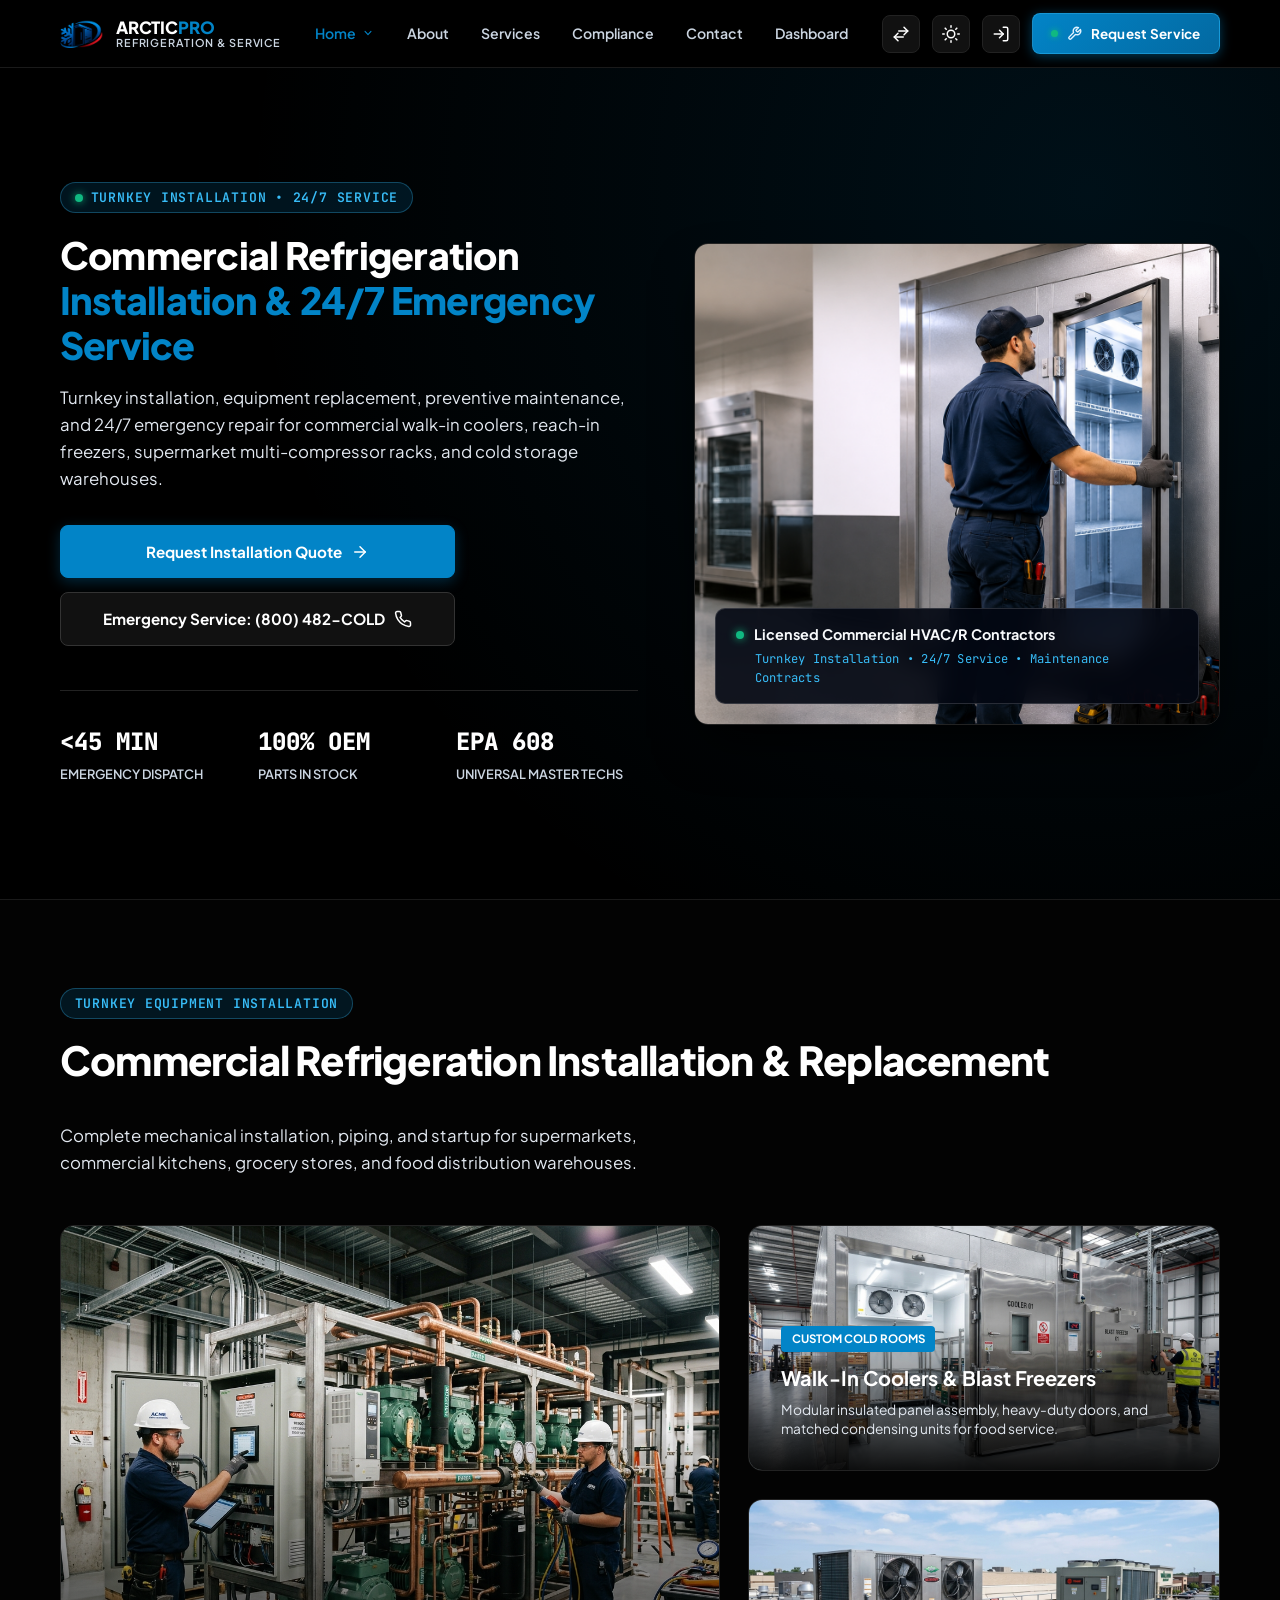
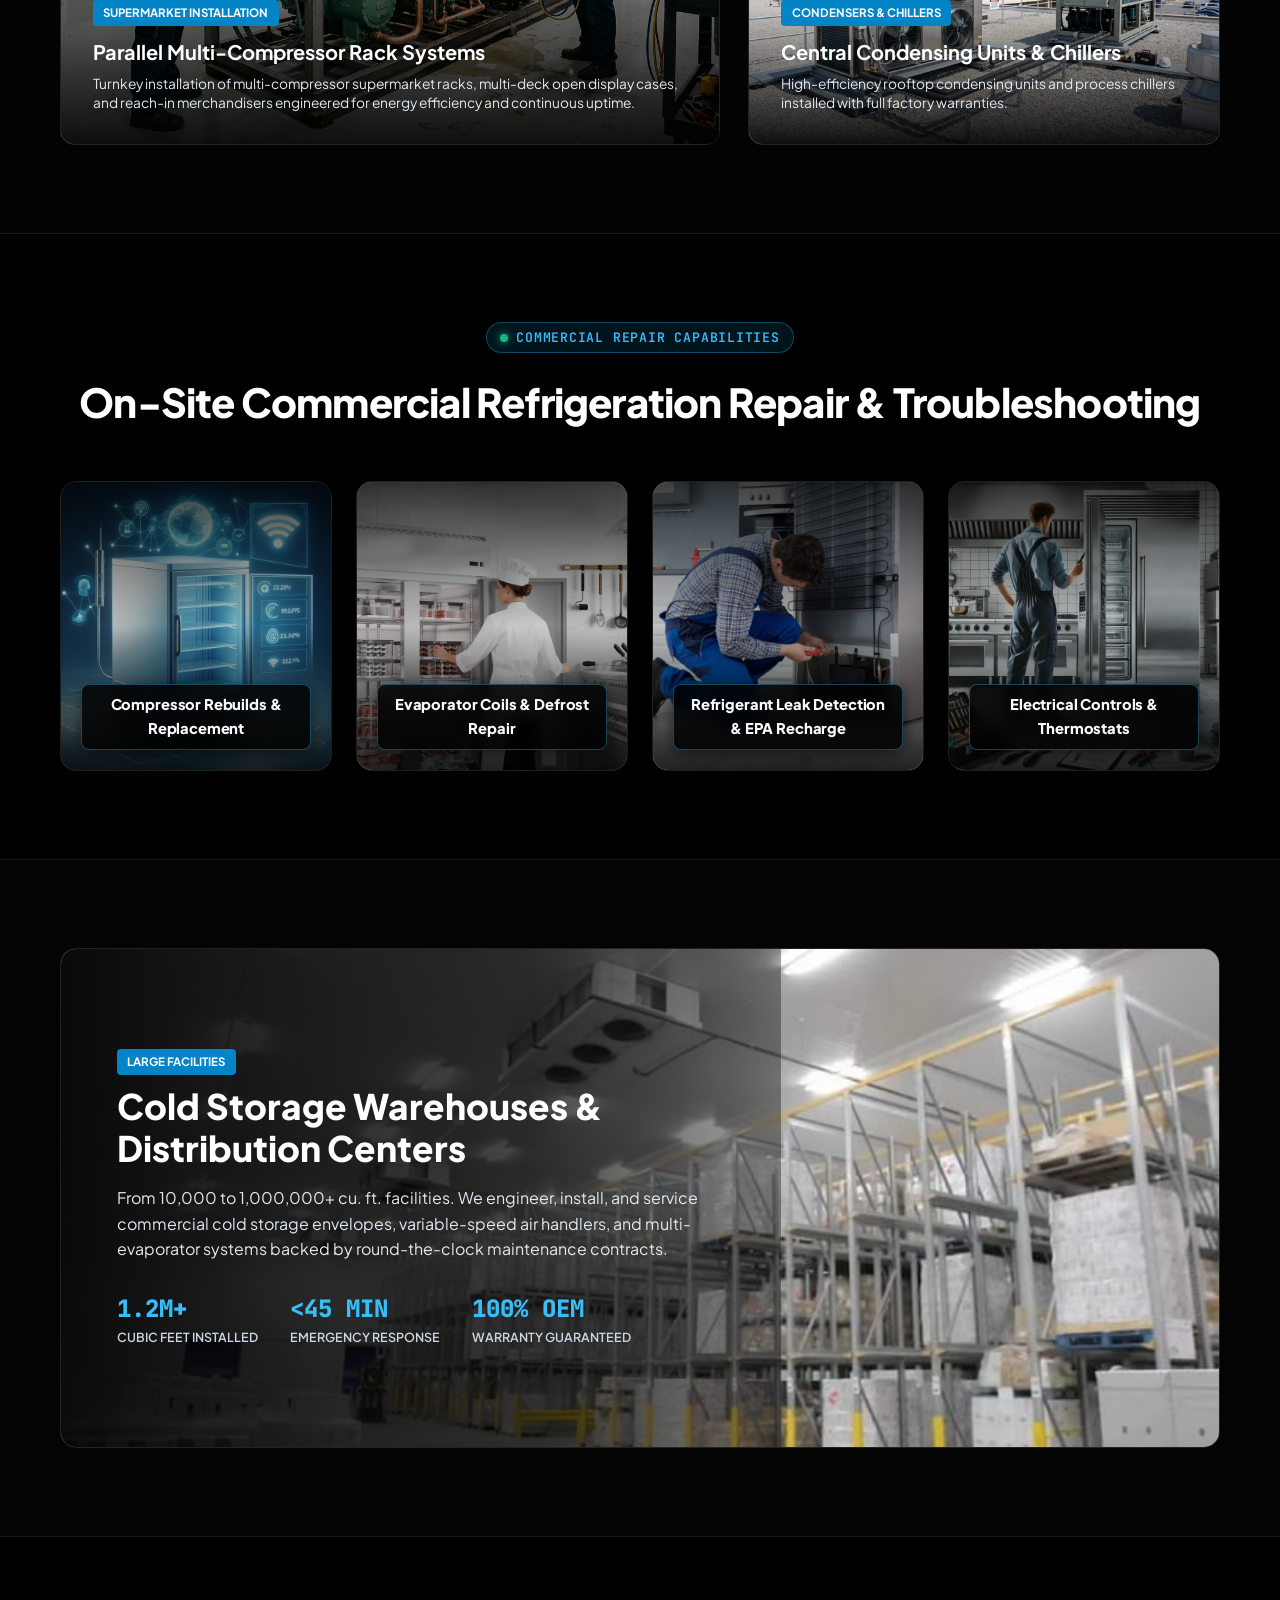
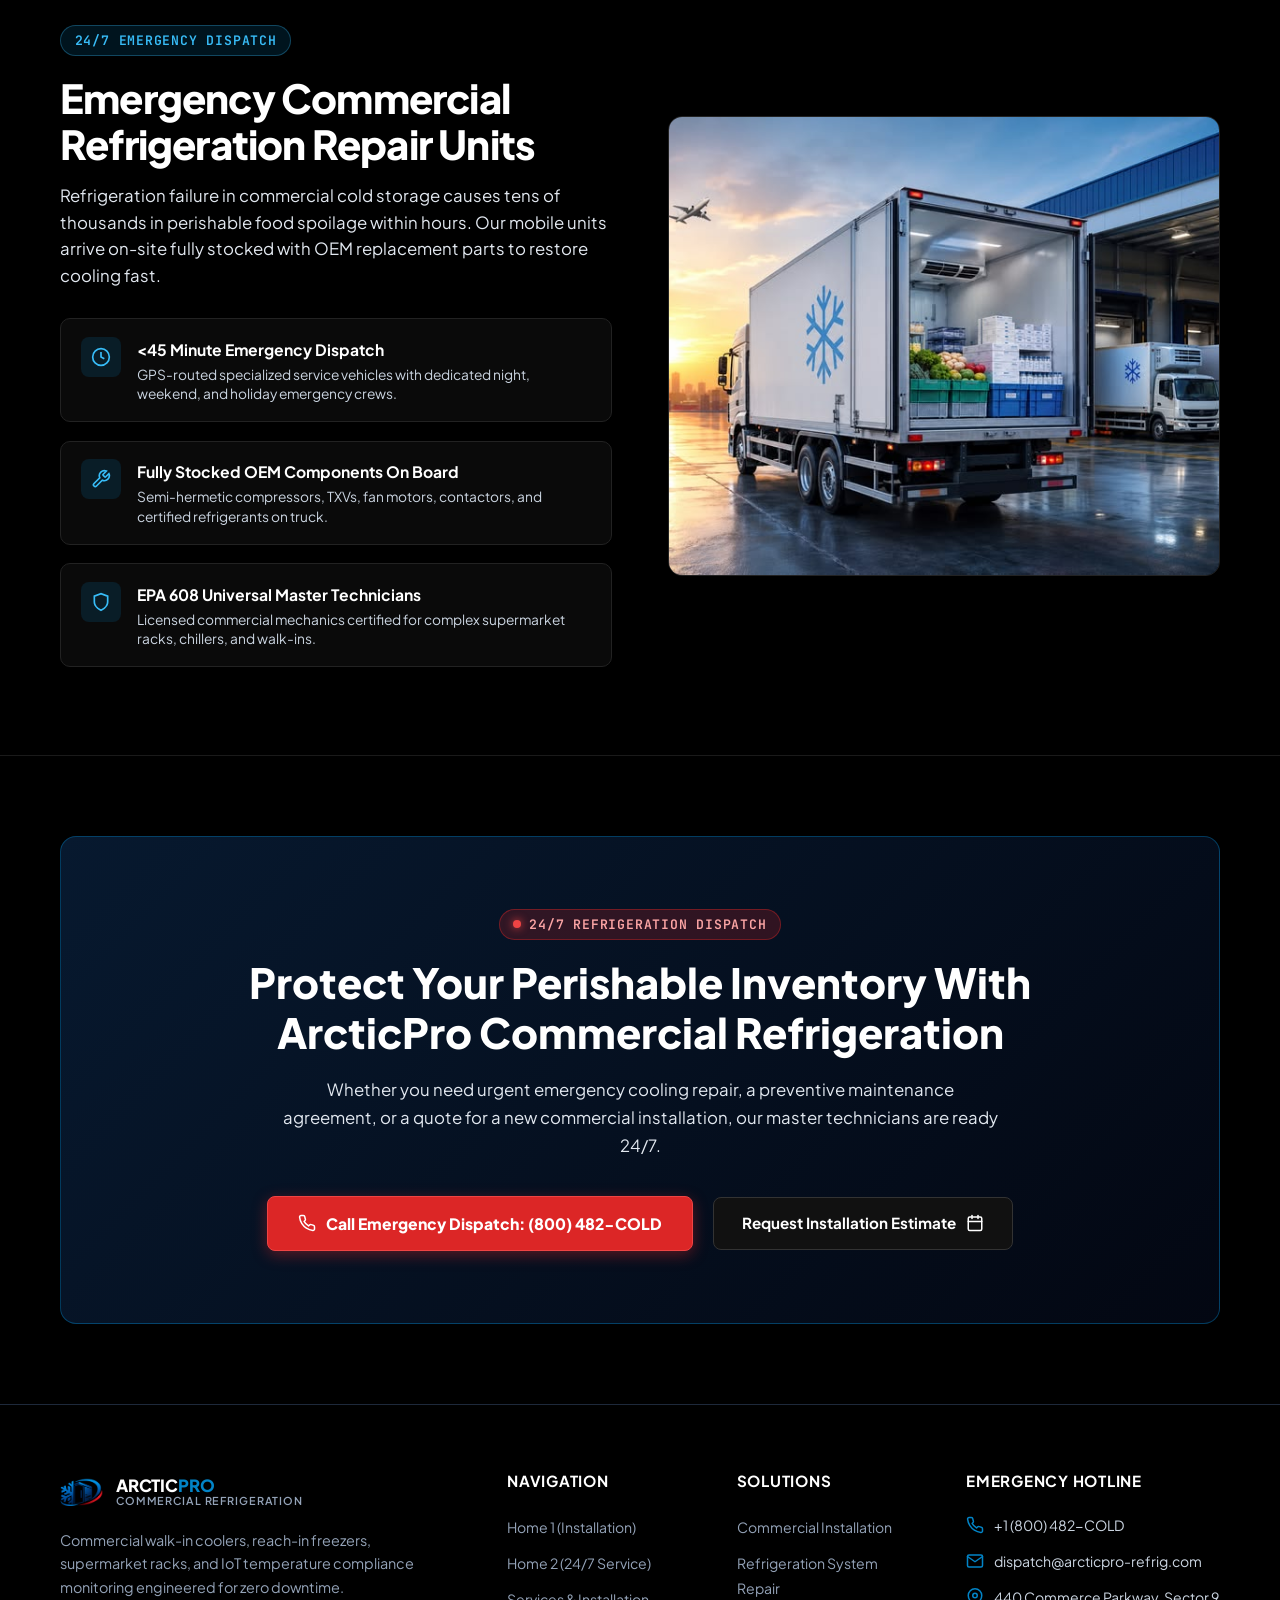
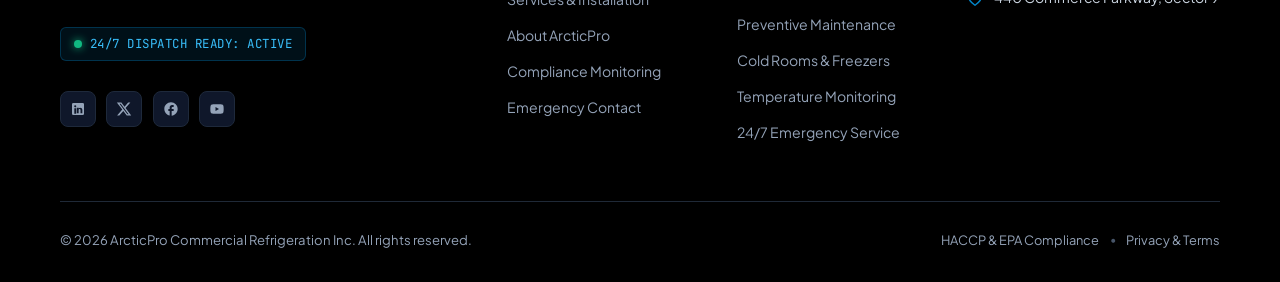
==== index.html @ ffc574cb "first commit" ====
<!DOCTYPE html>
<html lang="en" dir="ltr" class="dark">

<head>
  <meta charset="UTF-8">
  <meta name="viewport" content="width=device-width, initial-scale=1.0">
  <title>Precision Commercial Refrigeration & Cold Chain Systems | ArcticPro</title>
  <meta name="description"
    content="Precision commercial refrigeration installation, central chillers, walk-in freezers, supermarket racks, and IoT temperature compliance monitoring.">
  <link rel="icon" type="image/png" href="assets/images/icons/logo.png">
  <link rel="stylesheet" href="assets/css/style.css">
  <link rel="stylesheet" href="assets/css/responsive.css">
</head>

<body>

  <!-- ======================================================================
       BRANDED PAGE LOADER
       ====================================================================== -->
  <div id="page-loader" aria-hidden="true">
    <div class="loader-brand-box">
      <img src="assets/images/icons/logo.png" alt="ArcticPro Commercial Refrigeration" class="loader-logo">
      <div class="loader-title">ArcticPro Refrigeration</div>
      <div class="loader-bar-wrap">
        <div class="loader-bar"></div>
      </div>
    </div>
  </div>

  <!-- ======================================================================
       FIXED SLIM HEADER (Single-Line Desktop Alignment)
       ====================================================================== -->
  <header class="site-header" id="siteHeader">
    <div class="header-container">

      <!-- Brand Logo & Identity -->
      <a href="index.html" class="brand-link" id="brandLink" aria-label="ArcticPro Home">
        <img src="assets/images/icons/logo.png" alt="ArcticPro Commercial Refrigeration Logo" class="brand-logo-img">
        <div class="brand-text-wrap">
          <span class="brand-name">Arctic<span>Pro</span></span>
          <span class="brand-sub">Refrigeration & Service</span>
        </div>
      </a>

      <!-- Desktop Navigation (Exactly 6 Primary Nav Items) -->
      <nav class="desktop-nav" aria-label="Primary Navigation">
        <!-- 1. Home (Click-only Dropdown) -->
        <div class="nav-item" id="homeDropdownWrapper">
          <button type="button" class="nav-dropdown-btn active" id="homeDropdownBtn" aria-haspopup="true"
            aria-expanded="false" aria-label="Home menu">
            <span>Home</span>
            <svg class="dropdown-icon" viewBox="0 0 20 20" fill="currentColor" aria-hidden="true">
              <path fill-rule="evenodd"
                d="M5.23 7.21a.75.75 0 011.06.02L10 11.168l3.71-3.938a.75.75 0 111.08 1.04l-4.25 4.5a.75.75 0 01-1.08 0l-4.25-4.5a.75.75 0 01.02-1.06z"
                clip-rule="evenodd" />
            </svg>
          </button>
          <div class="nav-dropdown-menu" id="homeDropdownMenu" role="menu">
            <a href="index.html" class="dropdown-item active" role="menuitem">Home 1 (Installation)</a>
            <a href="home-2.html" class="dropdown-item" role="menuitem">Home 2 (24/7 Service)</a>
          </div>
        </div>




        <!-- 2. About -->
        <div class="nav-item">
          <a href="about.html" class="nav-link">About</a>
        </div>

        <!-- 3. Services -->
        <div class="nav-item">
          <a href="services.html" class="nav-link">Services</a>
        </div>



        <!-- 4. Compliance -->
        <div class="nav-item">
          <a href="compliance.html" class="nav-link">Compliance</a>
        </div>



        <!-- 5. Contact (Directly Visible) -->
        <div class="nav-item">
          <a href="contact.html" class="nav-link">Contact</a>
        </div>

        <!-- 6. Dashboard -->
        <div class="nav-item">
          <a href="dashboard.html" class="nav-link">Dashboard</a>
        </div>

      </nav>

      <!-- Header Action Controls: RTL, Dark Mode, Direct Login -->
      <div class="header-actions">
        <!-- RTL Toggle -->
        <button type="button" class="control-btn rtl-toggle-btn" aria-label="Toggle text direction RTL/LTR"
          title="Toggle RTL / LTR">
          <svg viewBox="0 0 24 24" fill="none" stroke="currentColor" stroke-width="2" stroke-linecap="round"
            stroke-linejoin="round" aria-hidden="true">
            <polyline points="16 3 21 8 16 13"></polyline>
            <line x1="21" y1="8" x2="9" y2="8"></line>
            <polyline points="8 21 3 16 8 11"></polyline>
            <line x1="3" y1="16" x2="15" y2="16"></line>
          </svg>
        </button>

        <!-- Dark Mode Toggle -->
        <button type="button" class="control-btn theme-toggle-btn" aria-label="Toggle dark mode"
          title="Toggle Dark/Light Mode">
          <svg viewBox="0 0 24 24" fill="none" stroke="currentColor" stroke-width="2" stroke-linecap="round"
            stroke-linejoin="round" aria-hidden="true">
            <circle cx="12" cy="12" r="5"></circle>
            <line x1="12" y1="1" x2="12" y2="3"></line>
            <line x1="12" y1="21" x2="12" y2="23"></line>
            <line x1="4.22" y1="4.22" x2="5.64" y2="5.64"></line>
            <line x1="18.36" y1="18.36" x2="19.78" y2="19.78"></line>
            <line x1="1" y1="12" x2="3" y2="12"></line>
            <line x1="21" y1="12" x2="23" y2="12"></line>
            <line x1="4.22" y1="19.78" x2="5.64" y2="18.36"></line>
            <line x1="18.36" y1="5.64" x2="19.78" y2="4.22"></line>
          </svg>
        </button>

        <!-- Client Portal Login -->
        <a href="login.html" class="control-btn" id="headerLoginBtn" aria-label="Client Portal Login"
          title="Client Portal Login">
          <svg viewBox="0 0 24 24" fill="none" stroke="currentColor" stroke-width="2" stroke-linecap="round"
            stroke-linejoin="round" aria-hidden="true">
            <path d="M15 3h4a2 2 0 0 1 2 2v14a2 2 0 0 1-2 2h-4"></path>
            <polyline points="10 17 15 12 10 7"></polyline>
            <line x1="15" y1="12" x2="3" y2="12"></line>
          </svg>
        </a>

        <!-- Commercial Refrigeration Service CTA Button (Visible on Desktop, Hidden on Mobile Header) -->
        <a href="contact.html" class="btn-header-cta" id="headerCtaBtn" aria-label="Request Commercial Refrigeration Service">
          <span class="cta-pulse-dot" aria-hidden="true"></span>
          <svg viewBox="0 0 24 24" fill="none" stroke="currentColor" stroke-width="2.2" stroke-linecap="round"
            stroke-linejoin="round" aria-hidden="true">
            <path d="M14.7 6.3a1 1 0 0 0 0 1.4l1.6 1.6a1 1 0 0 0 1.4 0l3.77-3.77a6 6 0 0 1-7.94 7.94l-6.91 6.91a2.12 2.12 0 0 1-3-3l6.91-6.91a6 6 0 0 1 7.94-7.94l-3.76 3.76z"></path>
          </svg>
          <span>Request Service</span>
        </a>

        <!-- Mobile Drawer Toggle Hamburger -->
        <button type="button" class="mobile-menu-toggle" id="mobileMenuToggle" aria-label="Open mobile navigation menu">
          <svg viewBox="0 0 24 24" fill="none" stroke="currentColor" stroke-width="2" stroke-linecap="round"
            stroke-linejoin="round" style="width: 22px; height: 22px;" aria-hidden="true">
            <line x1="3" y1="12" x2="21" y2="12"></line>
            <line x1="3" y1="6" x2="21" y2="6"></line>
            <line x1="3" y1="18" x2="21" y2="18"></line>
          </svg>
        </button>
      </div>

    </div>
  </header>

  <!-- ======================================================================
       MOBILE DRAWER OVERLAY & MENU
       ====================================================================== -->
  <div class="mobile-drawer-overlay" id="mobileDrawerOverlay" aria-hidden="true"></div>
  <aside class="mobile-drawer" id="mobileDrawer" aria-label="Mobile Navigation">
    <div class="mobile-drawer-header">
      <div class="brand-link">
        <img src="assets/images/icons/logo.png" alt="ArcticPro Logo" class="brand-logo-img">
        <div class="brand-text-wrap">
          <span class="brand-name">Arctic<span>Pro</span></span>
          <span class="brand-sub">Refrigeration & Service</span>
        </div>
      </div>
      <button type="button" class="control-btn" id="mobileDrawerClose" aria-label="Close navigation drawer">
        <svg viewBox="0 0 24 24" fill="none" stroke="currentColor" stroke-width="2" stroke-linecap="round"
          stroke-linejoin="round" aria-hidden="true">
          <line x1="18" y1="6" x2="6" y2="18"></line>
          <line x1="6" y1="6" x2="18" y2="18"></line>
        </svg>
      </button>
    </div>

    <!-- Mobile Navigation Links -->
    <ul class="mobile-nav-list">
      <!-- Home Accordion (Click only) -->
      <li class="mobile-accordion-item" id="mobileHomeAccordion">
        <button type="button" class="mobile-nav-link active" id="mobileHomeAccordionBtn" aria-label="Toggle Home menu">
          <span>Home</span>
          <svg class="dropdown-icon" viewBox="0 0 20 20" fill="currentColor" aria-hidden="true">
            <path fill-rule="evenodd"
              d="M5.23 7.21a.75.75 0 011.06.02L10 11.168l3.71-3.938a.75.75 0 111.08 1.04l-4.25 4.5a.75.75 0 01-1.08 0l-4.25-4.5a.75.75 0 01.02-1.06z"
              clip-rule="evenodd" />
          </svg>
        </button>
        <div class="mobile-accordion-content">
          <a href="index.html" class="mobile-sub-link active">Home 1 (Installation)</a>
          <a href="home-2.html" class="mobile-sub-link">Home 2 (24/7 Service)</a>
        </div>
      </li>
      <li><a href="about.html" class="mobile-nav-link">About</a></li>
      <li><a href="services.html" class="mobile-nav-link">Services</a></li>

      <li><a href="compliance.html" class="mobile-nav-link">Compliance</a></li>

      <li><a href="contact.html" class="mobile-nav-link">Contact</a></li>
      <li><a href="dashboard.html" class="mobile-nav-link">Dashboard</a></li>
    </ul>

    <!-- Mobile Drawer Controls & Bottom Actions (CTA Button at the Very Last) -->
    <div class="mobile-drawer-footer">
      <div class="mobile-controls-row">
        <span style="font-size: 0.82rem; font-weight: 600; color: var(--text-muted);">Quick Settings</span>
        <div style="display: flex; gap: 0.5rem;">
          <button type="button" class="control-btn rtl-toggle-btn" aria-label="Toggle RTL mode">
            <svg viewBox="0 0 24 24" fill="none" stroke="currentColor" stroke-width="2" stroke-linecap="round"
              stroke-linejoin="round" aria-hidden="true">
              <polyline points="16 3 21 8 16 13"></polyline>
              <line x1="21" y1="8" x2="9" y2="8"></line>
              <polyline points="8 21 3 16 8 11"></polyline>
              <line x1="3" y1="16" x2="15" y2="16"></line>
            </svg>
          </button>
          <button type="button" class="control-btn theme-toggle-btn" aria-label="Toggle dark mode">
            <svg viewBox="0 0 24 24" fill="none" stroke="currentColor" stroke-width="2" stroke-linecap="round"
              stroke-linejoin="round" aria-hidden="true">
              <circle cx="12" cy="12" r="5"></circle>
              <line x1="12" y1="1" x2="12" y2="3"></line>
              <line x1="12" y1="21" x2="12" y2="23"></line>
              <line x1="4.22" y1="4.22" x2="5.64" y2="5.64"></line>
              <line x1="18.36" y1="18.36" x2="19.78" y2="19.78"></line>
              <line x1="1" y1="12" x2="3" y2="12"></line>
              <line x1="21" y1="12" x2="23" y2="12"></line>
              <line x1="4.22" y1="19.78" x2="5.64" y2="18.36"></line>
              <line x1="18.36" y1="5.64" x2="19.78" y2="4.22"></line>
            </svg>
          </button>
        </div>
      </div>

      <!-- Mobile Menu Login Button -->
      <a href="login.html" class="mobile-drawer-login-btn" id="mobileDrawerLoginBtn">
        <svg viewBox="0 0 24 24" fill="none" stroke="currentColor" stroke-width="2" stroke-linecap="round"
          stroke-linejoin="round" style="width: 18px; height: 18px;" aria-hidden="true">
          <path d="M15 3h4a2 2 0 0 1 2 2v14a2 2 0 0 1-2 2h-4"></path>
          <polyline points="10 17 15 12 10 7"></polyline>
          <line x1="15" y1="12" x2="3" y2="12"></line>
        </svg>
        <span>Client Portal Login</span>
      </a>

      <!-- Commercial CTA Button (Placed At the Very Last) -->
      <a href="contact.html" class="btn-header-cta mobile-drawer-cta-btn" id="mobileDrawerCtaBtn">
        <span class="cta-pulse-dot" aria-hidden="true"></span>
        <svg viewBox="0 0 24 24" fill="none" stroke="currentColor" stroke-width="2.2" stroke-linecap="round"
          stroke-linejoin="round" aria-hidden="true">
          <path d="M14.7 6.3a1 1 0 0 0 0 1.4l1.6 1.6a1 1 0 0 0 1.4 0l3.77-3.77a6 6 0 0 1-7.94 7.94l-6.91 6.91a2.12 2.12 0 0 1-3-3l6.91-6.91a6 6 0 0 1 7.94-7.94l-3.76 3.76z"></path>
        </svg>
        <span>Request Service &bull; 24/7 Dispatch</span>
      </a>
    </div>
  </aside>

  <!-- ======================================================================
       MAIN CONTENT: EXACTLY 6 MAIN CONTENT SECTIONS (HOME 1)
       ====================================================================== -->
  <main id="mainContent">

    <!-- --------------------------------------------------------------------
         SECTION 1: HERO - COMMERCIAL REFRIGERATION INSTALLATION & SERVICE
         -------------------------------------------------------------------- -->
    <section class="home1-hero" id="heroSection">
      <div class="section-container">
        <div class="hero-editorial-grid">

          <!-- Column 1: Installation & Service Overview -->
          <div>
            <div class="eyebrow-badge">
              <span class="telemetry-pulse"></span>
              <span>Turnkey Installation &bull; 24/7 Service</span>
            </div>
            <h1 class="section-title">
              Commercial Refrigeration <span class="hero-title-highlight">Installation &amp; 24/7 Emergency
                Service</span>
            </h1>
            <p class="section-desc">
              Turnkey installation, equipment replacement, preventive maintenance, and 24/7 emergency repair for
              commercial walk-in coolers, reach-in freezers, supermarket multi-compressor racks, and cold storage
              warehouses.
            </p>

            <div class="hero-actions-row">
              <a href="services.html" class="btn-primary-action">
                <span>Request Installation Quote</span>
                <svg viewBox="0 0 24 24" fill="none" stroke="currentColor" stroke-width="2" stroke-linecap="round"
                  stroke-linejoin="round" style="width: 18px; height: 18px;" aria-hidden="true">
                  <line x1="5" y1="12" x2="19" y2="12"></line>
                  <polyline points="12 5 19 12 12 19"></polyline>
                </svg>
              </a>
              <a href="tel:+18004822653" class="btn-secondary-action">
                <span>Emergency Service: (800) 482-COLD</span>
                <svg viewBox="0 0 24 24" fill="none" stroke="currentColor" stroke-width="2" stroke-linecap="round"
                  stroke-linejoin="round" style="width: 18px; height: 18px;" aria-hidden="true">
                  <path
                    d="M22 16.92v3a2 2 0 0 1-2.18 2 19.79 19.79 0 0 1-8.63-3.07 19.5 19.5 0 0 1-6-6 19.79 19.79 0 0 1-3.07-8.67A2 2 0 0 1 4.11 2h3a2 2 0 0 1 2 1.72 12.84 12.84 0 0 0 .7 2.81 2 2 0 0 1-.45 2.11L8.09 9.91a16 16 0 0 0 6 6l1.27-1.27a2 2 0 0 1 2.11-.45 12.84 12.84 0 0 0 2.81.7A2 2 0 0 1 22 16.92z">
                  </path>
                </svg>
              </a>
            </div>

            <!-- Service Strip -->
            <div class="hero-telemetry-strip">
              <div class="strip-item">
                <span class="strip-val">&lt;45 MIN</span>
                <span class="strip-lbl">Emergency Dispatch</span>
              </div>
              <div class="strip-item">
                <span class="strip-val">100% OEM</span>
                <span class="strip-lbl">Parts in Stock</span>
              </div>
              <div class="strip-item">
                <span class="strip-val">EPA 608</span>
                <span class="strip-lbl">Universal Master Techs</span>
              </div>
            </div>
          </div>

          <!-- Column 2: Visual Frame & Service Badge -->
          <div class="hero-visual-frame">
            <img src="assets/images/hero/p1.jpg"
              alt="Commercial refrigeration chiller rack and compressor room installation" class="hero-main-img">
            <div class="hero-service-badge-strip">
              <div class="badge-strip-item">
                <span class="telemetry-pulse"></span>
                <span>Licensed Commercial HVAC/R Contractors</span>
              </div>
              <div class="badge-strip-sub">Turnkey Installation • 24/7 Service • Maintenance Contracts</div>
            </div>
          </div>

        </div>
      </div>
    </section>

    <!-- --------------------------------------------------------------------
         SECTION 2: COMMERCIAL INSTALLATION SOLUTIONS
         -------------------------------------------------------------------- -->
    <section class="section-wrapper home1-mosaic" id="installationServices">
      <div class="section-container">

        <div class="mosaic-header-row">
          <div>
            <div class="eyebrow-badge">Turnkey Equipment Installation</div>
            <h2 class="section-title">Commercial Refrigeration Installation &amp; Replacement</h2>
          </div>
          <p class="section-desc">
            Complete mechanical installation, piping, and startup for supermarkets, commercial kitchens, grocery stores,
            and food distribution warehouses.
          </p>
        </div>

        <div class="mosaic-grid">

          <!-- Large Feature Card: Supermarket Multi-Compressor Parallel Rack System -->
          <div class="mosaic-feature-card">
            <img src="assets/images/services/parallel-compressor-rack-install.jpg"
              alt="Turnkey installation and commissioning of supermarket multi-compressor parallel rack systems by certified commercial technicians"
              loading="lazy">
            <div class="mosaic-card-gradient">
              <span class="mosaic-tag">Supermarket Installation</span>
              <h3 class="mosaic-card-title">Parallel Multi-Compressor Rack Systems</h3>
              <p class="mosaic-card-sub">
                Turnkey installation of multi-compressor supermarket racks, multi-deck open display cases, and reach-in
                merchandisers engineered for energy efficiency and continuous uptime.
              </p>
            </div>
          </div>

          <!-- Stack of 2 Panes -->
          <div class="mosaic-stack">

            <!-- Card 2: Walk-In Coolers & Blast Freezers -->
            <div class="mosaic-stack-card">
              <img src="assets/images/services/walkin-freezer-coldroom-install.jpg"
                alt="Engineered commercial walk-in cooler and blast freezer box modular panel assembly installation"
                loading="lazy">
              <div class="mosaic-card-gradient">
                <span class="mosaic-tag">Custom Cold Rooms</span>
                <h3 class="mosaic-card-title">Walk-In Coolers &amp; Blast Freezers</h3>
                <p class="mosaic-card-sub">Modular insulated panel assembly, heavy-duty doors, and matched condensing
                  units for food service.</p>
              </div>
            </div>

            <!-- Card 3: Central Condensing Units & Chillers -->
            <div class="mosaic-stack-card">
              <img src="assets/images/services/rooftop-condenser-chiller-install.jpg"
                alt="Commercial high-efficiency rooftop condensing unit and industrial process chiller system installation"
                loading="lazy">
              <div class="mosaic-card-gradient">
                <span class="mosaic-tag">Condensers &amp; Chillers</span>
                <h3 class="mosaic-card-title">Central Condensing Units &amp; Chillers</h3>
                <p class="mosaic-card-sub">High-efficiency rooftop condensing units and process chillers installed with
                  full factory warranties.</p>
              </div>
            </div>

          </div>

        </div>

      </div>
    </section>

    <!-- --------------------------------------------------------------------
         SECTION 3: ON-SITE DIAGNOSTICS & REPAIR SERVICES
         -------------------------------------------------------------------- -->
    <section class="section-wrapper home1-telemetry" id="repairServices">
      <div class="section-container">

        <div class="section-title-wrap text-center" style="margin-bottom: 2.5rem;">
          <div class="eyebrow-badge">
            <span class="telemetry-pulse"></span>
            <span>Commercial Repair Capabilities</span>
          </div>
          <h2 class="section-title" style="margin-top: 0.5rem;">On-Site Commercial Refrigeration Repair &amp;
            Troubleshooting</h2>
        </div>

        <!-- 4 Repair Service Cards -->
        <div class="telemetry-quad-gallery-grid">

          <!-- Image 1 -->
          <div class="telemetry-pure-card">
            <img src="assets/images/sections/p5.jpg" alt="Commercial compressor replacement and rebuild" width="600"
              height="420" loading="lazy">
            <div class="telemetry-pure-overlay">
              <span class="telemetry-pure-title">Compressor Rebuilds &amp; Replacement</span>
            </div>
          </div>

          <!-- Image 2 -->
          <div class="telemetry-pure-card">
            <img src="assets/images/sections/p20.jpg" alt="Walk-in cooler defrost and temperature restoration"
              width="600" height="420" loading="lazy">
            <div class="telemetry-pure-overlay">
              <span class="telemetry-pure-title">Evaporator Coils &amp; Defrost Repair</span>
            </div>
          </div>

          <!-- Image 3 -->
          <div class="telemetry-pure-card">
            <img src="assets/images/compliance/p21.jpg" alt="Refrigerant leak detection and recovery" width="600"
              height="420" loading="lazy">
            <div class="telemetry-pure-overlay">
              <span class="telemetry-pure-title">Refrigerant Leak Detection &amp; EPA Recharge</span>
            </div>
          </div>

          <!-- Image 4 -->
          <div class="telemetry-pure-card">
            <img src="assets/images/compliance/p22.jpg" alt="Digital thermostat and microprocessor controls" width="600"
              height="420" loading="lazy">
            <div class="telemetry-pure-overlay">
              <span class="telemetry-pure-title">Electrical Controls &amp; Thermostats</span>
            </div>
          </div>

        </div>

      </div>
    </section>

    <!-- --------------------------------------------------------------------
         SECTION 4: COLD STORAGE WAREHOUSE INSTALLATION & SERVICE
         -------------------------------------------------------------------- -->
    <section class="section-wrapper home1-facility" id="logisticsFacility">
      <div class="section-container">
        <div class="cinematic-facility-box">
          <img src="assets/images/gallery/p6.jpg"
            alt="Commercial cold storage distribution center walk-in refrigeration installation">

          <div class="cinematic-facility-overlay">
            <span class="mosaic-tag" style="background: var(--brand-blue);">Large Facilities</span>
            <h2 class="facility-overlay-title">Cold Storage Warehouses &amp; Distribution Centers</h2>
            <p class="facility-overlay-desc">
              From 10,000 to 1,000,000+ cu. ft. facilities. We engineer, install, and service commercial cold storage
              envelopes, variable-speed air handlers, and multi-evaporator systems backed by round-the-clock maintenance
              contracts.
            </p>

            <div class="facility-specs-row">
              <div class="spec-item-box">
                <span class="spec-number">1.2M+</span>
                <span class="spec-title">Cubic Feet Installed</span>
              </div>
              <div class="spec-item-box">
                <span class="spec-number">&lt;45 MIN</span>
                <span class="spec-title">Emergency Response</span>
              </div>
              <div class="spec-item-box">
                <span class="spec-number">100% OEM</span>
                <span class="spec-title">Warranty Guaranteed</span>
              </div>
            </div>
          </div>

        </div>
      </div>
    </section>

    <!-- --------------------------------------------------------------------
         SECTION 5: 24/7 RAPID EMERGENCY RESPONSE FLEET
         -------------------------------------------------------------------- -->
    <section class="section-wrapper home1-dispatch" id="fleetOperations">
      <div class="section-container">
        <div class="dispatch-grid">

          <!-- Column 1: Service Capabilities -->
          <div>
            <div class="eyebrow-badge">24/7 Emergency Dispatch</div>
            <h2 class="section-title">Emergency Commercial Refrigeration Repair Units</h2>
            <p class="section-desc">
              Refrigeration failure in commercial cold storage causes tens of thousands in perishable food spoilage
              within hours. Our mobile units arrive on-site fully stocked with OEM replacement parts to restore cooling
              fast.
            </p>

            <div class="dispatch-service-list">

              <div class="dispatch-list-item">
                <div class="dispatch-icon-box">
                  <svg viewBox="0 0 24 24" fill="none" stroke="currentColor" stroke-width="2"
                    style="width: 20px; height: 20px;">
                    <circle cx="12" cy="12" r="10"></circle>
                    <polyline points="12 6 12 12 16 14"></polyline>
                  </svg>
                </div>
                <div>
                  <h3 class="dispatch-item-title">&lt;45 Minute Emergency Dispatch</h3>
                  <p class="dispatch-item-desc">GPS-routed specialized service vehicles with dedicated night, weekend,
                    and holiday emergency crews.</p>
                </div>
              </div>

              <div class="dispatch-list-item">
                <div class="dispatch-icon-box">
                  <svg viewBox="0 0 24 24" fill="none" stroke="currentColor" stroke-width="2"
                    style="width: 20px; height: 20px;">
                    <path
                      d="M14.7 6.3a1 1 0 0 0 0 1.4l1.6 1.6a1 1 0 0 0 1.4 0l3.77-3.77a6 6 0 0 1-7.94 7.94l-6.91 6.91a2.12 2.12 0 0 1-3-3l6.91-6.91a6 6 0 0 1 7.94-7.94l-3.76 3.76z">
                    </path>
                  </svg>
                </div>
                <div>
                  <h3 class="dispatch-item-title">Fully Stocked OEM Components On Board</h3>
                  <p class="dispatch-item-desc">Semi-hermetic compressors, TXVs, fan motors, contactors, and certified
                    refrigerants on truck.</p>
                </div>
              </div>

              <div class="dispatch-list-item">
                <div class="dispatch-icon-box">
                  <svg viewBox="0 0 24 24" fill="none" stroke="currentColor" stroke-width="2"
                    style="width: 20px; height: 20px;">
                    <path d="M12 22s8-4 8-10V5l-8-3-8 3v7c0 6 8 10 8 10z"></path>
                  </svg>
                </div>
                <div>
                  <h3 class="dispatch-item-title">EPA 608 Universal Master Technicians</h3>
                  <p class="dispatch-item-desc">Licensed commercial mechanics certified for complex supermarket racks,
                    chillers, and walk-ins.</p>
                </div>
              </div>

            </div>
          </div>

          <!-- Column 2: Image Frame -->
          <div class="dispatch-img-frame">
            <img src="assets/images/sections/p7.jpg"
              alt="ArcticPro commercial refrigeration emergency dispatch vehicle and master technician">
          </div>

        </div>
      </div>
    </section>

    <!-- --------------------------------------------------------------------
         SECTION 6: CTA - SERVICE CALL & INSTALLATION QUOTE
         -------------------------------------------------------------------- -->
    <section class="home1-cta" id="ctaSection">
      <div class="section-container">
        <div class="cta-technical-banner">
          <div class="cta-banner-content">
            <div class="eyebrow-badge"
              style="background: rgba(220, 38, 38, 0.2); border-color: rgba(220, 38, 38, 0.4); color: #fca5a5;">
              <span class="telemetry-pulse" style="background-color: #ef4444; box-shadow: 0 0 8px #ef4444;"></span>
              <span>24/7 Refrigeration Dispatch</span>
            </div>
            <h2 class="cta-banner-title">
              Protect Your Perishable Inventory With ArcticPro Commercial Refrigeration
            </h2>
            <p class="cta-banner-desc">
              Whether you need urgent emergency cooling repair, a preventive maintenance agreement, or a quote for a new
              commercial installation, our master technicians are ready 24/7.
            </p>

            <div class="cta-btn-group">
              <a href="tel:+18004822653" class="btn-emergency-call" id="ctaEmergencyCallBtn">
                <svg viewBox="0 0 24 24" fill="none" stroke="currentColor" stroke-width="2" stroke-linecap="round"
                  stroke-linejoin="round" style="width: 18px; height: 18px;" aria-hidden="true">
                  <path
                    d="M22 16.92v3a2 2 0 0 1-2.18 2 19.79 19.79 0 0 1-8.63-3.07 19.5 19.5 0 0 1-6-6 19.79 19.79 0 0 1-3.07-8.67A2 2 0 0 1 4.11 2h3a2 2 0 0 1 2 1.72 12.84 12.84 0 0 0 .7 2.81 2 2 0 0 1-.45 2.11L8.09 9.91a16 16 0 0 0 6 6l1.27-1.27a2 2 0 0 1 2.11-.45 12.84 12.84 0 0 0 2.81.7A2 2 0 0 1 22 16.92z">
                  </path>
                </svg>
                <span>Call Emergency Dispatch: (800) 482-COLD</span>
              </a>

              <a href="contact.html" class="btn-secondary-action" id="ctaScheduleBtn">
                <span>Request Installation Estimate</span>
                <svg viewBox="0 0 24 24" fill="none" stroke="currentColor" stroke-width="2" stroke-linecap="round"
                  stroke-linejoin="round" style="width: 18px; height: 18px;" aria-hidden="true">
                  <rect x="3" y="4" width="18" height="18" rx="2" ry="2"></rect>
                  <line x1="16" y1="2" x2="16" y2="6"></line>
                  <line x1="8" y1="2" x2="8" y2="6"></line>
                  <line x1="3" y1="10" x2="21" y2="10"></line>
                </svg>
              </a>
            </div>
          </div>
        </div>
      </div>
    </section>

  </main>

  <!-- ======================================================================
       SHARED FOOTER (Editorial & Technical Precision)
       ====================================================================== -->
  <footer class="site-footer">
    <div class="footer-container">
      <div class="footer-top-grid">

        <!-- Brand & Description -->
        <div class="footer-brand-col">
          <a href="index.html" class="brand-link">
            <img src="assets/images/icons/logo.png" alt="ArcticPro Logo" class="brand-logo-img">
            <div class="brand-text-wrap">
              <span class="brand-name" style="color: #ffffff;">Arctic<span
                  style="color: var(--brand-blue);">Pro</span></span>
              <span class="brand-sub" style="color: #94a3b8;">Commercial Refrigeration</span>
            </div>
          </a>
          <p class="footer-brand-desc">
            Commercial walk-in coolers, reach-in freezers, supermarket racks, and IoT temperature compliance monitoring
            engineered for zero downtime.
          </p>
          <div class="footer-telemetry-badge">
            <span class="telemetry-pulse"></span>
            <span>24/7 DISPATCH READY: ACTIVE</span>
          </div>
          <div class="footer-social-links" aria-label="ArcticPro Social Channels">
            <a href="https://linkedin.com" target="_blank" rel="noopener noreferrer" class="footer-social-btn"
              aria-label="LinkedIn" title="LinkedIn">
              <svg viewBox="0 0 24 24" fill="currentColor">
                <path
                  d="M19 3a2 2 0 0 1 2 2v14a2 2 0 0 1-2 2H5a2 2 0 0 1-2-2V5a2 2 0 0 1 2-2h14m-.5 15.5v-5.3a3.26 3.26 0 0 0-3.26-3.26c-.85 0-1.84.52-2.28 1.3v-1.11h-2.79v8.37h2.79v-4.93c0-.77.62-1.4 1.39-1.4a1.4 1.4 0 0 1 1.4 1.4v4.93h2.75M6.46 10.9v8.37H9.2V10.9H6.46M7.83 6.45a1.6 1.6 0 1 0 0 3.2 1.6 1.6 0 0 0 0-3.2z" />
              </svg>
            </a>
            <a href="https://twitter.com" target="_blank" rel="noopener noreferrer" class="footer-social-btn"
              aria-label="X (formerly Twitter)" title="X (Twitter)">
              <svg viewBox="0 0 24 24" fill="currentColor">
                <path
                  d="M18.244 2.25h3.308l-7.227 8.26 8.502 11.24H16.17l-5.214-6.817L4.99 21.75H1.68l7.73-8.835L1.254 2.25H8.08l4.713 6.231zm-1.161 17.52h1.833L7.084 4.126H5.117z" />
              </svg>
            </a>
            <a href="https://facebook.com" target="_blank" rel="noopener noreferrer" class="footer-social-btn"
              aria-label="Facebook" title="Facebook">
              <svg viewBox="0 0 24 24" fill="currentColor">
                <path
                  d="M22 12c0-5.52-4.48-10-10-10S2 6.48 2 12c0 4.84 3.44 8.87 8 9.8V15H8v-3h2V9.5C10 7.57 11.57 6 13.5 6H16v3h-2c-.55 0-1 .45-1 1v2h3v3h-3v6.95C18.05 21.45 22 17.19 22 12z" />
              </svg>
            </a>
            <a href="https://youtube.com" target="_blank" rel="noopener noreferrer" class="footer-social-btn"
              aria-label="YouTube" title="YouTube">
              <svg viewBox="0 0 24 24" fill="currentColor">
                <path
                  d="M21.58 7.19c-.23-.86-.91-1.54-1.77-1.77C18.25 5 12 5 12 5s-6.25 0-7.81.42c-.86.23-1.54.91-1.77 1.77C2 8.75 2 12 2 12s0 3.25.42 4.81c.23.86.91 1.54 1.77 1.77C5.75 19 12 19 12 19s6.25 0 7.81-.42c.86-.23 1.54-.91 1.77-1.77C22 15.25 22 12 22 12s0-3.25-.42-4.81zM9.75 15.02V8.98L15 12l-5.25 3.02z" />
              </svg>
            </a>
          </div>
        </div>

        <!-- Quick Navigation -->
        <div>
          <h2 class="footer-heading">Navigation</h2>
          <ul class="footer-nav-list">
            <li><a href="index.html">Home 1 (Installation)</a></li>
            <li><a href="home-2.html">Home 2 (24/7 Service)</a></li>
            <li><a href="services.html">Services & Installation</a></li>
            <li><a href="about.html">About ArcticPro</a></li>
            <li><a href="compliance.html">Compliance Monitoring</a></li>
            <li><a href="contact.html">Emergency Contact</a></li>
          </ul>
        </div>

        <!-- Solutions -->
        <div>
          <h2 class="footer-heading">Solutions</h2>
          <ul class="footer-nav-list">
            <li><a href="services.html#installation">Commercial Installation</a></li>
            <li><a href="services.html#repair">Refrigeration System Repair</a></li>
            <li><a href="services.html#maintenance">Preventive Maintenance</a></li>
            <li><a href="services.html#cold-rooms">Cold Rooms &amp; Freezers</a></li>
            <li><a href="services.html#compliance">Temperature Monitoring</a></li>
            <li><a href="services.html#emergency">24/7 Emergency Service</a></li>
          </ul>
        </div>

        <!-- Contact & Emergency Dispatch -->
        <div>
          <h2 class="footer-heading">Emergency Hotline</h2>
          <div style="display: flex; flex-direction: column; gap: 0.85rem;">
            <div class="footer-contact-item">
              <svg viewBox="0 0 24 24" fill="none" stroke="currentColor" stroke-width="2" stroke-linecap="round"
                stroke-linejoin="round" aria-hidden="true">
                <path
                  d="M22 16.92v3a2 2 0 0 1-2.18 2 19.79 19.79 0 0 1-8.63-3.07 19.5 19.5 0 0 1-6-6 19.79 19.79 0 0 1-3.07-8.67A2 2 0 0 1 4.11 2h3a2 2 0 0 1 2 1.72 12.84 12.84 0 0 0 .7 2.81 2 2 0 0 1-.45 2.11L8.09 9.91a16 16 0 0 0 6 6l1.27-1.27a2 2 0 0 1 2.11-.45 12.84 12.84 0 0 0 2.81.7A2 2 0 0 1 22 16.92z">
                </path>
              </svg>
              <span>+1 (800) 482-COLD</span>
            </div>
            <div class="footer-contact-item">
              <svg viewBox="0 0 24 24" fill="none" stroke="currentColor" stroke-width="2" stroke-linecap="round"
                stroke-linejoin="round" aria-hidden="true">
                <path d="M4 4h16c1.1 0 2 .9 2 2v12c0 1.1-.9 2-2 2H4c-1.1 0-2-.9-2-2V6c0-1.1.9-2 2-2z"></path>
                <polyline points="22,6 12,13 2,6"></polyline>
              </svg>
              <span>dispatch@arcticpro-refrig.com</span>
            </div>
            <div class="footer-contact-item">
              <svg viewBox="0 0 24 24" fill="none" stroke="currentColor" stroke-width="2" stroke-linecap="round"
                stroke-linejoin="round" aria-hidden="true">
                <path d="M21 10c0 7-9 13-9 13s-9-6-9-13a9 9 0 0 1 18 0z"></path>
                <circle cx="12" cy="10" r="3"></circle>
              </svg>
              <span>440 Commerce Parkway, Sector 9</span>
            </div>
          </div>
        </div>

      </div>

      <div class="footer-bottom">
        <div class="footer-copyright">
          <span>&copy; 2026 ArcticPro Commercial Refrigeration Inc. All rights reserved.</span>
        </div>
        <div class="footer-bottom-links">
          <a href="compliance.html">HACCP &amp; EPA Compliance</a>
          <span class="footer-link-divider" aria-hidden="true">&bull;</span>
          <a href="contact.html">Privacy &amp; Terms</a>
        </div>
      </div>
    </div>
  </footer>

  <!-- ======================================================================
       SCROLL TO TOP BUTTON
       ====================================================================== -->
  <button type="button" id="scroll-to-top" aria-label="Scroll to top of page">
    <svg viewBox="0 0 24 24" fill="none" stroke="currentColor" stroke-width="2.5" stroke-linecap="round"
      stroke-linejoin="round" style="width: 20px; height: 20px;" aria-hidden="true">
      <polyline points="18 15 12 9 6 15"></polyline>
    </svg>
  </button>

  <!-- SHARED JAVASCRIPT -->
  <script src="assets/js/main.js"></script>
</body>

</html>
---- assets/css/style.css ----
/* ==========================================================================
   ARCTICPRO COMMERCIAL REFRIGERATION - CORE DESIGN SYSTEM
   Ultra-Premium Technical Industrial Style
   ========================================================================== */

@import url('https://fonts.googleapis.com/css2?family=Plus+Jakarta+Sans:wght@300;400;500;600;700;800&family=JetBrains+Mono:wght@400;500;600;700&display=swap');

:root {
  /* Brand Palette (Derived from Client Logo) */
  --brand-blue: #0284c7;
  --brand-blue-hover: #0369a1;
  --brand-blue-light: #e0f2fe;
  --brand-blue-glow: rgba(2, 132, 199, 0.25);
  --brand-crimson: #dc2626;
  --brand-crimson-hover: #b91c1c;
  --brand-crimson-light: #fee2e2;

  /* Theme Surfaces (Light Default) */
  --bg-body: #f8fafc;
  --bg-surface: #ffffff;
  --bg-surface-elevated: #f1f5f9;
  --border-subtle: #e2e8f0;
  --border-strong: #cbd5e1;

  /* Typography */
  --text-main: #0f172a;
  --text-muted: #334155;
  --text-inverted: #ffffff;
  --font-main: 'Plus Jakarta Sans', system-ui, -apple-system, sans-serif;
  --font-mono: 'JetBrains Mono', monospace;

  /* Header specs & Unified Container */
  --header-height: 68px;
  --site-container-max: 1200px;
  --site-container-pad: 1.25rem;
  --transition-fast: 0.2s cubic-bezier(0.16, 1, 0.3, 1);
  --transition-smooth: 0.3s cubic-bezier(0.16, 1, 0.3, 1);
}

/* Strict Dark Mode (#000000 pitch black) */
html.dark {
  --bg-body: #000000;
  --bg-surface: #0a0a0a;
  --bg-surface-elevated: #111111;
  --border-subtle: #222222;
  --border-strong: #333333;
  --text-main: #ffffff;
  --text-muted: #cbd5e1;
  --text-inverted: #000000;
  --brand-blue-light: rgba(2, 132, 199, 0.15);
  --brand-crimson-light: rgba(220, 38, 38, 0.15);
}

/* Reset & Base */
*,
*::before,
*::after {
  box-sizing: border-box;
  margin: 0;
  padding: 0;
}

html {
  font-family: var(--font-main);
  background-color: var(--bg-body);
  color: var(--text-main);
  scroll-behavior: smooth;
  text-rendering: optimizeLegibility;
  -webkit-font-smoothing: antialiased;
  overflow-x: hidden;
  max-width: 100vw;
  width: 100%;
}

body {
  min-height: 100vh;
  display: flex;
  flex-direction: column;
  background-color: var(--bg-body);
  color: var(--text-main);
  line-height: 1.6;
  overflow-x: hidden;
  padding-top: var(--header-height);
}

a {
  color: inherit;
  text-decoration: none;
  transition: color var(--transition-fast);
}

button {
  font-family: inherit;
  cursor: pointer;
  border: none;
  background: none;
}

/* Technical Font Class */
.font-mono {
  font-family: var(--font-mono);
}

/* ==========================================================================
   PAGE LOADER
   ========================================================================== */
#page-loader {
  position: fixed;
  inset: 0;
  background-color: var(--bg-body);
  z-index: 9999;
  display: flex;
  flex-direction: column;
  align-items: center;
  justify-content: center;
  transition: opacity 0.4s ease, visibility 0.4s ease;
}

#page-loader.loaded {
  opacity: 0;
  visibility: hidden;
  pointer-events: none;
}

.loader-brand-box {
  display: flex;
  flex-direction: column;
  align-items: center;
  text-align: center;
}

.loader-logo {
  width: 90px;
  height: 90px;
  object-fit: contain;
  animation: pulse-glow 2s infinite ease-in-out;
}

.loader-title {
  margin-top: 1rem;
  font-size: 1.125rem;
  font-weight: 700;
  letter-spacing: 0.05em;
  text-transform: uppercase;
  color: var(--text-main);
}

.loader-bar-wrap {
  margin-top: 1.25rem;
  width: 180px;
  height: 4px;
  background: var(--border-subtle);
  border-radius: 999px;
  overflow: hidden;
}

.loader-bar {
  width: 100%;
  height: 100%;
  background: linear-gradient(90deg, var(--brand-blue), var(--brand-crimson));
  animation: loader-slide 1.4s infinite cubic-bezier(0.4, 0, 0.2, 1);
}

@keyframes pulse-glow {

  0%,
  100% {
    transform: scale(1);
    filter: drop-shadow(0 0 6px rgba(2, 132, 199, 0.4));
  }

  50% {
    transform: scale(1.04);
    filter: drop-shadow(0 0 16px rgba(2, 132, 199, 0.8));
  }
}

@keyframes loader-slide {
  0% {
    transform: translateX(-100%);
  }

  50% {
    transform: translateX(0);
  }

  100% {
    transform: translateX(100%);
  }
}

/* ==========================================================================
   FIXED SLIM HEADER (Ultra-Reliable, Single Line)
   ========================================================================== */
.site-header {
  position: fixed;
  top: 0;
  left: 0;
  right: 0;
  width: 100%;
  max-width: 100vw;
  height: var(--header-height);
  background-color: rgba(255, 255, 255, 0.94);
  backdrop-filter: blur(14px);
  -webkit-backdrop-filter: blur(14px);
  border-bottom: 1px solid var(--border-subtle);
  z-index: 1000;
  display: flex;
  align-items: center;
  overflow: visible;
  transition: background-color var(--transition-fast), border-color var(--transition-fast);
}

html.dark .site-header {
  background-color: rgba(0, 0, 0, 0.92);
  border-bottom: 1px solid #1a1a1a;
}

.header-container {
  max-width: var(--site-container-max);
  width: 100%;
  margin: 0 auto;
  padding: 0 var(--site-container-pad);
  display: flex;
  align-items: center;
  justify-content: space-between;
  gap: 1.5rem;
}

/* Brand Identity */
.brand-link {
  display: flex;
  align-items: center;
  gap: 0.75rem;
  text-decoration: none;
  flex-shrink: 0;
}

.brand-logo-img {
  width: 44px;
  height: 44px;
  object-fit: contain;
}

.brand-text-wrap {
  display: flex;
  flex-direction: column;
  line-height: 1.15;
}

.brand-name {
  font-size: 1.05rem;
  font-weight: 800;
  letter-spacing: -0.01em;
  color: var(--text-main);
  text-transform: uppercase;
}

.brand-name span {
  color: var(--brand-blue);
}

.brand-sub {
  font-size: 0.68rem;
  font-weight: 600;
  letter-spacing: 0.08em;
  text-transform: uppercase;
  color: var(--text-muted);
}

/* Primary Desktop Navigation (Exactly 6 Nav Items) */
.desktop-nav {
  display: flex;
  align-items: center;
  gap: 1.5rem;
  list-style: none;
}

.nav-item {
  position: relative;
  white-space: nowrap;
}

.nav-link {
  font-size: 0.88rem;
  font-weight: 600;
  color: var(--text-muted);
  padding: 0.5rem 0.25rem;
  display: flex;
  align-items: center;
  gap: 0.35rem;
  position: relative;
  transition: color var(--transition-fast);
}

.nav-link:hover,
.nav-link.active {
  color: var(--brand-blue);
}

.nav-link.active::after {
  content: '';
  position: absolute;
  bottom: 0;
  left: 0;
  right: 0;
  height: 2px;
  background-color: var(--brand-blue);
  border-radius: 2px;
}

/* Dropdown Button (Home - CLICK ONLY) */
.nav-dropdown-btn {
  background: transparent;
  color: var(--text-muted);
  font-size: 0.88rem;
  font-weight: 600;
  display: inline-flex;
  align-items: center;
  gap: 0.35rem;
  padding: 0.5rem 0.25rem;
  transition: color var(--transition-fast);
}

.nav-dropdown-btn:hover,
.nav-dropdown-btn.active {
  color: var(--brand-blue);
}

.dropdown-icon {
  width: 14px;
  height: 14px;
  transition: transform var(--transition-fast);
}

.nav-item.dropdown-open .dropdown-icon {
  transform: rotate(180deg);
}

/* Home Submenu Box */
.nav-dropdown-menu {
  position: absolute;
  top: calc(100% + 6px);
  left: 0;
  min-width: 210px;
  background-color: var(--bg-surface);
  border: 1px solid var(--border-subtle);
  border-radius: 8px;
  padding: 0.5rem;
  box-shadow: 0 12px 28px -4px rgba(0, 0, 0, 0.12), 0 8px 12px -6px rgba(0, 0, 0, 0.06);
  display: none;
  flex-direction: column;
  gap: 0.25rem;
  z-index: 1010;
}

[dir="rtl"] .nav-dropdown-menu {
  left: auto;
  right: 0;
}

html.dark .nav-dropdown-menu {
  background-color: #0d0d0d;
  border-color: #262626;
  box-shadow: 0 12px 30px rgba(0, 0, 0, 0.8);
}

.nav-item.dropdown-open .nav-dropdown-menu {
  display: flex;
  animation: dropdownFadeIn 0.18s ease-out;
}

@keyframes dropdownFadeIn {
  from {
    opacity: 0;
    transform: translateY(-4px);
  }
  to {
    opacity: 1;
    transform: translateY(0);
  }
}

.dropdown-item {
  padding: 0.55rem 0.85rem;
  font-size: 0.84rem;
  font-weight: 600;
  border-radius: 6px;
  color: var(--text-main);
  transition: all var(--transition-fast);
  display: flex;
  align-items: center;
  justify-content: space-between;
}

.dropdown-item:hover,
.dropdown-item.active {
  background-color: var(--brand-blue-light);
  color: var(--brand-blue);
}

/* Header Action Controls (RTL, Dark Mode, Login Button) */
.header-actions {
  display: flex;
  align-items: center;
  gap: 0.75rem;
  flex-shrink: 0;
}

.control-btn {
  display: inline-flex;
  align-items: center;
  justify-content: center;
  width: 38px;
  height: 38px;
  border-radius: 8px;
  border: 1px solid var(--border-subtle);
  background: var(--bg-surface-elevated);
  color: var(--text-main);
  transition: all var(--transition-fast);
}

.control-btn:hover {
  border-color: var(--brand-blue);
  color: var(--brand-blue);
}

.control-btn svg {
  width: 18px;
  height: 18px;
}

/* Direct Login Button */
.btn-login {
  display: inline-flex;
  align-items: center;
  gap: 0.5rem;
  padding: 0.48rem 1.1rem;
  background: linear-gradient(135deg, var(--brand-blue), #0284c7);
  color: #ffffff;
  font-size: 0.84rem;
  font-weight: 700;
  letter-spacing: 0.02em;
  border-radius: 8px;
  border: 1px solid #0284c7;
  box-shadow: 0 2px 6px rgba(2, 132, 199, 0.25);
  transition: all var(--transition-fast);
  white-space: nowrap;
}

.btn-login:hover {
  background: var(--brand-blue-hover);
  box-shadow: 0 4px 12px rgba(2, 132, 199, 0.4);
  transform: translateY(-1px);
}

.btn-login svg {
  width: 15px;
  height: 15px;
}

/* ==========================================================================
   COMMERCIAL REFRIGERATION CONTRACTOR HEADER CTA BUTTON
   ========================================================================== */
.btn-header-cta {
  display: inline-flex;
  align-items: center;
  gap: 0.55rem;
  padding: 0.52rem 1.15rem;
  background: linear-gradient(135deg, #0284c7 0%, #0369a1 100%);
  color: #ffffff !important;
  font-size: 0.84rem;
  font-weight: 700;
  letter-spacing: 0.02em;
  border-radius: 8px;
  border: 1px solid rgba(56, 189, 248, 0.45);
  box-shadow: 0 2px 10px rgba(2, 132, 199, 0.35);
  transition: all var(--transition-fast);
  white-space: nowrap;
  text-decoration: none;
  flex-shrink: 0;
  position: relative;
  overflow: hidden;
}

.btn-header-cta:hover {
  background: linear-gradient(135deg, #0369a1 0%, #075985 100%);
  box-shadow: 0 4px 16px rgba(2, 132, 199, 0.5);
  border-color: rgba(56, 189, 248, 0.8);
  transform: translateY(-1px);
  color: #ffffff !important;
}

.btn-header-cta svg {
  width: 15px;
  height: 15px;
  flex-shrink: 0;
  color: #e0f2fe;
}

.btn-header-cta .cta-pulse-dot {
  width: 7px;
  height: 7px;
  border-radius: 50%;
  background-color: #10b981;
  box-shadow: 0 0 6px #10b981;
  flex-shrink: 0;
}

html.dark .btn-header-cta {
  background: linear-gradient(135deg, #0284c7 0%, #0369a1 100%);
  border-color: rgba(56, 189, 248, 0.4);
  box-shadow: 0 2px 12px rgba(2, 132, 199, 0.45);
}

html.dark .btn-header-cta:hover {
  background: linear-gradient(135deg, #38bdf8 0%, #0284c7 100%);
  color: #04101d !important;
  box-shadow: 0 4px 20px rgba(56, 189, 248, 0.55);
}

html.dark .btn-header-cta:hover svg {
  color: #04101d;
}

/* Mobile Toggle Hamburger Button */
.mobile-menu-toggle {
  display: none;
  align-items: center;
  justify-content: center;
  width: 38px;
  height: 38px;
  border-radius: 8px;
  border: 1px solid var(--border-subtle);
  background: var(--bg-surface-elevated);
  color: var(--text-main);
}

/* ==========================================================================
   MOBILE MENU DRAWER
   ========================================================================== */
.mobile-drawer-overlay {
  position: fixed;
  inset: 0;
  background: rgba(0, 0, 0, 0.6);
  backdrop-filter: blur(4px);
  z-index: 1050;
  opacity: 0;
  visibility: hidden;
  transition: opacity var(--transition-smooth), visibility var(--transition-smooth);
}

.mobile-drawer-overlay.open {
  opacity: 1;
  visibility: visible;
}

.mobile-drawer {
  position: fixed;
  top: 0;
  bottom: 0;
  right: 0;
  width: 85%;
  max-width: 340px;
  background-color: var(--bg-surface);
  border-left: 1px solid var(--border-subtle);
  z-index: 1060;
  transform: translateX(100%);
  transition: transform var(--transition-smooth);
  display: flex;
  flex-direction: column;
  padding: 1.25rem;
  box-shadow: -8px 0 30px rgba(0, 0, 0, 0.2);
  overflow-y: auto;
  overscroll-behavior: contain;
  -webkit-overflow-scrolling: touch;
}

html.dark .mobile-drawer {
  background-color: #050505;
  border-left: 1px solid #1a1a1a;
}

[dir="rtl"] .mobile-drawer {
  right: auto;
  left: 0;
  transform: translateX(-100%);
  border-left: none;
  border-right: 1px solid var(--border-subtle);
  box-shadow: 8px 0 30px rgba(0, 0, 0, 0.2);
}

html.dark[dir="rtl"] .mobile-drawer {
  border-right: 1px solid #1a1a1a;
}

.mobile-drawer.open {
  transform: translateX(0);
}

.mobile-drawer-header {
  display: flex;
  align-items: center;
  justify-content: space-between;
  padding-bottom: 1rem;
  border-bottom: 1px solid var(--border-subtle);
}

.mobile-nav-list {
  list-style: none;
  margin-top: 1.25rem;
  display: flex;
  flex-direction: column;
  gap: 0.5rem;
  flex-grow: 1;
  overflow-y: auto;
}

.mobile-nav-link {
  display: flex;
  align-items: center;
  justify-content: space-between;
  padding: 0.75rem 0.85rem;
  border-radius: 8px;
  font-size: 0.95rem;
  font-weight: 600;
  color: var(--text-main);
  background: transparent;
  width: 100%;
}

.mobile-nav-link:hover,
.mobile-nav-link.active {
  background: var(--brand-blue-light);
  color: var(--brand-blue);
  font-weight: 700;
}

html.dark .mobile-nav-link.active {
  color: #38bdf8;
  background: rgba(2, 132, 199, 0.16);
}

/* Mobile Accordion for Home */
.mobile-accordion-item .dropdown-icon {
  width: 18px;
  height: 18px;
  transition: transform var(--transition-fast);
}

.mobile-accordion-item.open .dropdown-icon {
  transform: rotate(180deg);
}

.mobile-accordion-content {
  display: none;
  flex-direction: column;
  gap: 0.35rem;
  padding: 0.35rem 0 0.35rem 1.25rem;
}

[dir="rtl"] .mobile-accordion-content {
  padding: 0.35rem 1.25rem 0.35rem 0;
}

.mobile-accordion-item.open .mobile-accordion-content {
  display: flex;
}

.mobile-sub-link {
  display: block;
  padding: 0.55rem 0.85rem;
  border-radius: 6px;
  font-size: 0.88rem;
  font-weight: 600;
  color: var(--text-muted);
  transition: all var(--transition-fast);
}

.mobile-sub-link:hover {
  color: var(--brand-blue);
  background: rgba(2, 132, 199, 0.06);
}

.mobile-sub-link.active {
  color: var(--brand-blue);
  background: var(--brand-blue-light);
  font-weight: 700;
  border-left: 3px solid var(--brand-blue);
  padding-left: 0.75rem;
}

[dir="rtl"] .mobile-sub-link.active {
  border-left: none;
  border-right: 3px solid var(--brand-blue);
  padding-left: 0.85rem;
  padding-right: 0.75rem;
}

html.dark .mobile-sub-link.active {
  color: #38bdf8;
  border-color: #38bdf8;
  background: rgba(2, 132, 199, 0.18);
}

.mobile-drawer-footer {
  margin-top: auto;
  padding-top: 1.25rem;
  border-top: 1px solid var(--border-subtle);
  display: flex;
  flex-direction: column;
  gap: 0.85rem;
}

.mobile-controls-row {
  display: flex;
  align-items: center;
  justify-content: space-between;
}

.mobile-drawer-login-btn {
  display: inline-flex;
  align-items: center;
  justify-content: center;
  gap: 0.6rem;
  width: 100%;
  padding: 0.68rem 1rem;
  background-color: var(--bg-surface-elevated);
  border: 1px solid var(--border-subtle);
  border-radius: 8px;
  color: var(--text-main);
  font-size: 0.88rem;
  font-weight: 700;
  letter-spacing: 0.02em;
  transition: all var(--transition-fast);
  text-decoration: none;
}

.mobile-drawer-login-btn:hover {
  border-color: var(--brand-blue);
  color: var(--brand-blue);
  background-color: var(--brand-blue-light);
}

html.dark .mobile-drawer-login-btn {
  background-color: #111111;
  border-color: #262626;
  color: #f1f5f9;
}

html.dark .mobile-drawer-login-btn:hover {
  background-color: #1a1a1a;
  border-color: #38bdf8;
  color: #38bdf8;
}

.mobile-drawer-cta-btn {
  width: 100% !important;
  justify-content: center !important;
  padding: 0.75rem 0.85rem !important;
  font-size: 0.84rem !important;
  gap: 0.45rem !important;
  white-space: nowrap !important;
}

/* ==========================================================================
   DESKTOP VIEWPORT GUARD: HIDE MOBILE DRAWER & OVERLAY ON DESKTOP (> 1200px)
   Prevents mobile drawer from persisting when resizing from mobile to desktop
   ========================================================================== */
@media screen and (min-width: 1201px) {
  .mobile-drawer,
  .mobile-drawer.open,
  .mobile-drawer-overlay,
  .mobile-drawer-overlay.open {
    display: none !important;
    visibility: hidden !important;
    pointer-events: none !important;
    opacity: 0 !important;
    transform: translateX(100%) !important;
  }

  [dir="rtl"] .mobile-drawer,
  [dir="rtl"] .mobile-drawer.open {
    transform: translateX(-100%) !important;
  }
}

/* ==========================================================================
   SCROLL TO TOP BUTTON
   ========================================================================== */
#scroll-to-top {
  position: fixed;
  bottom: 1.5rem;
  right: 1.5rem;
  width: 44px;
  height: 44px;
  border-radius: 10px;
  background-color: var(--brand-blue);
  color: #ffffff;
  display: flex;
  align-items: center;
  justify-content: center;
  box-shadow: 0 4px 14px rgba(2, 132, 199, 0.4);
  z-index: 900;
  opacity: 0;
  visibility: hidden;
  transform: translateY(12px);
  transition: all var(--transition-fast);
}

[dir="rtl"] #scroll-to-top {
  right: auto;
  left: 1.5rem;
}

#scroll-to-top.visible {
  opacity: 1;
  visibility: visible;
  transform: translateY(0);
}

#scroll-to-top:hover {
  background-color: var(--brand-blue-hover);
  transform: translateY(-2px);
}

/* ==========================================================================
   SHARED FOOTER (Editorial & Technical Precision)
   ========================================================================== */
.site-footer {
  background-color: #030712;
  color: #f1f5f9;
  border-top: 1px solid #1f2937;
  padding-top: 4rem;
  padding-bottom: 2rem;
  margin-top: auto;
}

html.dark .site-footer {
  background-color: #000000;
  border-top: 1px solid #1e293b;
}

.footer-container {
  max-width: var(--site-container-max);
  width: 100%;
  margin: 0 auto;
  padding: 0 var(--site-container-pad);
}

.footer-top-grid {
  display: grid;
  grid-template-columns: 2.2fr 1fr 1fr 1.4fr;
  gap: 3rem;
  margin-bottom: 3.5rem;
}

.footer-brand-col {
  display: flex;
  flex-direction: column;
  align-items: flex-start;
  gap: 1rem;
}

.footer-brand-desc {
  font-size: 0.9rem;
  line-height: 1.6;
  color: #94a3b8;
  max-width: 360px;
}

.footer-contact-item {
  display: flex;
  align-items: center;
  gap: 0.6rem;
  font-size: 0.88rem;
  color: #cbd5e1;
}

.footer-contact-item svg {
  width: 18px;
  height: 18px;
  color: var(--brand-blue);
  flex-shrink: 0;
}

.footer-heading {
  font-size: 0.95rem;
  font-weight: 700;
  text-transform: uppercase;
  letter-spacing: 0.05em;
  color: #ffffff;
  margin-bottom: 1.25rem;
}

.footer-nav-list {
  list-style: none;
  display: flex;
  flex-direction: column;
  gap: 0.65rem;
}

.footer-nav-list a {
  font-size: 0.88rem;
  color: #94a3b8;
  transition: color var(--transition-fast);
}

.footer-nav-list a:hover {
  color: var(--brand-blue);
  padding-left: 4px;
}

[dir="rtl"] .footer-nav-list a:hover {
  padding-left: 0;
  padding-right: 4px;
}

.footer-telemetry-badge,
.hud-telemetry-badge {
  display: inline-flex;
  align-items: center;
  gap: 0.5rem;
  padding: 0.4rem 0.8rem;
  background: rgba(2, 132, 199, 0.12);
  border: 1px solid rgba(2, 132, 199, 0.3);
  border-radius: 6px;
  font-size: 0.78rem;
  font-family: var(--font-mono);
  color: #38bdf8;
  white-space: nowrap;
  letter-spacing: 0.04em;
  text-align: left;
}

.footer-telemetry-badge {
  margin-top: 0.75rem;
  width: fit-content;
  max-width: 100%;
  align-self: flex-start;
}

.hud-telemetry-badge {
  margin: 0;
  width: fit-content;
  max-width: 100%;
}

.telemetry-pulse {
  width: 8px;
  height: 8px;
  border-radius: 50%;
  background-color: #10b981;
  box-shadow: 0 0 8px #10b981;
  flex-shrink: 0;
}

/* Footer Social Media Links */
.footer-social-links {
  display: flex;
  align-items: center;
  gap: 0.65rem;
  margin-top: 0.85rem;
}

.footer-social-btn {
  display: inline-flex;
  align-items: center;
  justify-content: center;
  width: 36px;
  height: 36px;
  border-radius: 8px;
  background: #0f172a;
  border: 1px solid #1e293b;
  color: #94a3b8;
  transition: all var(--transition-fast);
  text-decoration: none;
}

.footer-social-btn:hover {
  background: var(--brand-blue);
  border-color: var(--brand-blue);
  color: #ffffff;
  transform: translateY(-2px);
  box-shadow: 0 4px 12px rgba(2, 132, 199, 0.35);
}

.footer-social-btn svg {
  width: 16px;
  height: 16px;
  display: block;
}

.footer-bottom {
  padding-top: 1.75rem;
  border-top: 1px solid #1f2937;
  display: flex;
  align-items: center;
  justify-content: space-between;
  font-size: 0.82rem;
  color: #64748b;
  flex-wrap: wrap;
  gap: 1rem;
}

.footer-copyright {
  display: flex;
  align-items: center;
  color: #94a3b8;
  line-height: 1.5;
}

.footer-bottom-links {
  display: inline-flex;
  align-items: center;
  gap: 0.65rem;
  flex-wrap: nowrap;
  white-space: nowrap;
}

.footer-bottom-links a {
  color: #94a3b8;
  font-size: 0.8rem;
  text-decoration: none;
  transition: color var(--transition-fast);
  white-space: nowrap;
}

.footer-bottom-links a:hover {
  color: var(--brand-blue);
  text-decoration: underline;
}

.footer-link-divider {
  color: #475569;
  font-size: 0.75rem;
  user-select: none;
  line-height: 1;
}

/* ==========================================================================
   RTL REVERSED ALIGNMENTS & UTILITIES
   ========================================================================== */
[dir="rtl"] .dropdown-icon {
  margin-right: 0.35rem;
  margin-left: 0;
}

[dir="rtl"] .nav-dropdown-menu {
  left: auto;
  right: 0;
}

/* ==========================================================================
   HOME 1 - TECHNICAL & EDITORIAL SECTION STYLES
   ========================================================================== */

/* Shared Section Primitives */
.section-wrapper {
  padding: 5.5rem 0;
  position: relative;
}

.section-container,
.site-container {
  max-width: var(--site-container-max);
  width: 100%;
  margin: 0 auto;
  padding: 0 var(--site-container-pad);
}

.eyebrow-badge {
  display: inline-flex;
  align-items: center;
  gap: 0.5rem;
  padding: 0.35rem 0.85rem;
  background: var(--brand-blue-light);
  border: 1px solid var(--brand-blue-glow);
  color: var(--brand-blue);
  font-family: var(--font-mono);
  font-size: 0.82rem;
  font-weight: 600;
  text-transform: uppercase;
  letter-spacing: 0.06em;
  border-radius: 999px;
  margin-bottom: 1.15rem;
  max-width: 100%;
  word-break: break-word;
  overflow-wrap: break-word;
  line-height: 1.35;
}

html.dark .eyebrow-badge {
  color: #38bdf8;
  background: rgba(2, 132, 199, 0.15);
  border-color: rgba(56, 189, 248, 0.3);
}

.section-title {
  font-size: 2.5rem;
  font-weight: 800;
  letter-spacing: -0.02em;
  line-height: 1.15;
  color: var(--text-main);
  margin-bottom: 1rem;
}

html.dark .section-title {
  color: #ffffff;
}

.section-desc {
  font-size: 1.05rem;
  line-height: 1.6;
  color: #475569;
  max-width: 640px;
}

html.dark .section-desc {
  color: #e2e8f0;
}

/* Heading & Layout Helpers */
.text-center {
  text-align: center;
}

.section-title-wrap {
  margin-bottom: 3rem;
  display: flex;
  flex-direction: column;
  align-items: center;
}

.section-title-wrap.text-center .section-desc {
  margin-left: auto;
  margin-right: auto;
}

.section-kicker {
  display: inline-flex;
  align-items: center;
  gap: 0.5rem;
  font-family: var(--font-mono);
  font-size: 0.8rem;
  font-weight: 700;
  text-transform: uppercase;
  letter-spacing: 0.08em;
  color: var(--brand-blue);
  margin-bottom: 0.75rem;
}

html.dark .section-kicker {
  color: #38bdf8;
}

.section-heading {
  font-size: 2.35rem;
  font-weight: 800;
  letter-spacing: -0.02em;
  line-height: 1.2;
  color: var(--text-main);
  margin-bottom: 0.85rem;
}

html.dark .section-heading {
  color: #ffffff;
}

/* Primary Button Language */
.btn-primary-action,
.btn-primary,
.btn.btn-primary {
  display: inline-flex;
  align-items: center;
  justify-content: center;
  gap: 0.6rem;
  padding: 0.85rem 1.75rem;
  background: var(--brand-blue);
  color: #ffffff;
  font-weight: 700;
  font-size: 0.95rem;
  border-radius: 8px;
  border: 1px solid var(--brand-blue);
  box-shadow: 0 4px 14px rgba(2, 132, 199, 0.3);
  text-decoration: none;
  cursor: pointer;
  transition: all var(--transition-fast);
}

.btn-primary-action:hover,
.btn-primary:hover,
.btn.btn-primary:hover {
  background: var(--brand-blue-hover);
  border-color: var(--brand-blue-hover);
  color: #ffffff;
  transform: translateY(-2px);
  box-shadow: 0 6px 20px rgba(2, 132, 199, 0.45);
}

.btn-secondary-action,
.btn-secondary,
.btn.btn-secondary {
  display: inline-flex;
  align-items: center;
  justify-content: center;
  gap: 0.6rem;
  padding: 0.85rem 1.75rem;
  background: var(--bg-surface-elevated);
  color: var(--text-main);
  font-weight: 700;
  font-size: 0.95rem;
  border-radius: 8px;
  border: 1px solid var(--border-strong);
  text-decoration: none;
  cursor: pointer;
  transition: all var(--transition-fast);
}

html.dark .btn-secondary-action,
html.dark .btn-secondary,
html.dark .btn.btn-secondary {
  background: #111111;
  border-color: #333333;
  color: #ffffff;
}

.btn-secondary-action:hover,
.btn-secondary:hover,
.btn.btn-secondary:hover {
  border-color: var(--brand-blue);
  color: var(--brand-blue);
  transform: translateY(-2px);
}

.btn-large {
  padding: 1rem 2.25rem;
  font-size: 1.05rem;
}

.btn-block {
  display: flex;
  width: 100%;
}

/* --------------------------------------------------------------------------
   SECTION 1: HERO (Precision Thermal Engineering)
   -------------------------------------------------------------------------- */
.home1-hero {
  min-height: calc(100vh - var(--header-height));
  min-height: calc(100dvh - var(--header-height));
  display: flex;
  align-items: center;
  justify-content: center;
  padding: 2.5rem 0;
  box-sizing: border-box;
  background: radial-gradient(circle at 80% 20%, rgba(2, 132, 199, 0.08) 0%, transparent 60%);
  border-bottom: 1px solid var(--border-subtle);
}

html.dark .home1-hero {
  background: radial-gradient(circle at 85% 15%, rgba(2, 132, 199, 0.12) 0%, transparent 65%);
  border-bottom: 1px solid #1a1a1a;
}

.home1-hero > .section-container {
  width: 100%;
}

.hero-editorial-grid {
  display: grid;
  grid-template-columns: 1.1fr 1fr;
  gap: 3.5rem;
  align-items: center;
}

.home1-hero .section-title {
  font-size: 2.35rem;
  line-height: 1.2;
  margin-bottom: 1.15rem;
}

.hero-title-highlight {
  color: var(--brand-blue);
}

.hero-actions-row {
  display: flex;
  flex-direction: column;
  align-items: flex-start;
  gap: 0.85rem;
  margin-top: 2rem;
  width: 100%;
}

.hero-actions-row .btn-primary-action,
.hero-actions-row .btn-secondary-action {
  width: 100%;
  max-width: 395px;
  min-height: 48px;
  justify-content: center;
  text-align: center;
  white-space: nowrap;
  box-sizing: border-box;
}

.hero-telemetry-strip {
  display: grid;
  grid-template-columns: repeat(3, 1fr);
  gap: 1rem;
  margin-top: 2.75rem;
  padding-top: 2rem;
  border-top: 1px solid var(--border-subtle);
}

html.dark .hero-telemetry-strip {
  border-top: 1px solid #222222;
}

.strip-item {
  display: flex;
  flex-direction: column;
}

.strip-val {
  font-size: 1.5rem;
  font-weight: 800;
  color: var(--text-main);
  font-family: var(--font-mono);
}

html.dark .strip-val {
  color: #ffffff;
}

.strip-lbl {
  font-size: 0.8rem;
  font-weight: 600;
  text-transform: uppercase;
  color: #64748b;
  margin-top: 0.2rem;
}

html.dark .strip-lbl {
  color: #cbd5e1;
}

.hero-visual-frame {
  position: relative;
  border-radius: 14px;
  overflow: hidden;
  border: 1px solid var(--border-subtle);
  box-shadow: 0 20px 40px -15px rgba(0, 0, 0, 0.25);
}

html.dark .hero-visual-frame {
  border-color: #222222;
  box-shadow: 0 25px 50px -12px rgba(0, 0, 0, 0.9);
}

.hero-main-img {
  width: 100%;
  height: 480px;
  object-fit: cover;
  display: block;
}

.telemetry-hud-overlay {
  position: absolute;
  bottom: 1.25rem;
  left: 1.25rem;
  right: 1.25rem;
  background: rgba(3, 7, 18, 0.88);
  backdrop-filter: blur(12px);
  -webkit-backdrop-filter: blur(12px);
  border: 1px solid rgba(255, 255, 255, 0.15);
  border-radius: 10px;
  padding: 0.85rem 1.25rem;
  display: flex;
  align-items: center;
  justify-content: space-between;
  gap: 1rem;
  color: #ffffff;
  z-index: 5;
}

.hud-reading {
  display: flex;
  align-items: center;
  gap: 0.85rem;
  min-width: 0;
}

.hud-temp {
  font-size: 1.6rem;
  font-weight: 800;
  font-family: var(--font-mono);
  color: #38bdf8;
  white-space: nowrap;
  flex-shrink: 0;
  line-height: 1;
}

.hud-meta {
  display: flex;
  flex-direction: column;
  gap: 2px;
  font-size: 0.76rem;
  text-transform: uppercase;
  font-weight: 600;
  line-height: 1.25;
}

.hud-meta-name {
  white-space: nowrap;
  color: #cbd5e1;
}

.hud-meta-status {
  white-space: nowrap;
  color: #34d399;
}

.hud-badge-wrap {
  flex-shrink: 0;
  display: flex;
  align-items: center;
}

.hero-service-badge-strip {
  position: absolute;
  bottom: 1.25rem;
  left: 1.25rem;
  right: 1.25rem;
  background: rgba(3, 7, 18, 0.9);
  backdrop-filter: blur(12px);
  -webkit-backdrop-filter: blur(12px);
  border: 1px solid rgba(255, 255, 255, 0.15);
  border-radius: 10px;
  padding: 0.85rem 1.25rem;
  display: flex;
  flex-direction: column;
  gap: 0.25rem;
  color: #ffffff;
  z-index: 5;
}

.badge-strip-item {
  display: flex;
  align-items: center;
  gap: 0.6rem;
  font-weight: 700;
  font-size: 0.9rem;
  color: #f8fafc;
}

.badge-strip-sub {
  font-size: 0.76rem;
  color: #38bdf8;
  font-family: var(--font-mono);
  letter-spacing: 0.02em;
  padding-left: 1.15rem;
}

/* --------------------------------------------------------------------------
   SECTION 2: ARCHITECTURAL ENGINEERING MOSAIC (No Repetitive Cards)
   -------------------------------------------------------------------------- */
.home1-mosaic {
  background-color: var(--bg-surface);
  border-bottom: 1px solid var(--border-subtle);
}

html.dark .home1-mosaic {
  background-color: #030303;
  border-bottom: 1px solid #1a1a1a;
}

.mosaic-header-row {
  display: flex;
  align-items: flex-end;
  justify-content: space-between;
  margin-bottom: 3rem;
  flex-wrap: wrap;
  gap: 1.5rem;
}

.mosaic-grid {
  display: grid;
  grid-template-columns: 1.4fr 1fr;
  gap: 1.75rem;
}

.mosaic-feature-card {
  position: relative;
  border-radius: 14px;
  overflow: hidden;
  height: 520px;
  border: 1px solid var(--border-subtle);
}

html.dark .mosaic-feature-card {
  border-color: #222222;
}

.mosaic-feature-card img {
  width: 100%;
  height: 100%;
  object-fit: cover;
  transition: transform 0.6s ease;
}

.mosaic-feature-card:hover img {
  transform: scale(1.03);
}

.mosaic-card-gradient {
  position: absolute;
  inset: 0;
  background: linear-gradient(180deg, transparent 40%, rgba(0, 0, 0, 0.92) 100%);
  display: flex;
  flex-direction: column;
  justify-content: flex-end;
  padding: 2rem;
  color: #ffffff;
}

.mosaic-stack {
  display: grid;
  grid-template-rows: 1fr 1fr;
  gap: 1.75rem;
}

.mosaic-stack-card {
  position: relative;
  border-radius: 14px;
  overflow: hidden;
  height: 246px;
  border: 1px solid var(--border-subtle);
}

html.dark .mosaic-stack-card {
  border-color: #222222;
}

.mosaic-stack-card img {
  width: 100%;
  height: 100%;
  object-fit: cover;
  transition: transform 0.6s ease;
}

.mosaic-stack-card:hover img {
  transform: scale(1.03);
}

.mosaic-tag {
  display: inline-block;
  padding: 0.25rem 0.65rem;
  background: var(--brand-blue);
  color: #ffffff;
  font-size: 0.72rem;
  font-weight: 700;
  text-transform: uppercase;
  border-radius: 4px;
  margin-bottom: 0.6rem;
  width: fit-content;
}

.mosaic-card-title {
  font-size: 1.25rem;
  font-weight: 700;
  color: #ffffff;
  margin-bottom: 0.35rem;
}

.mosaic-card-sub {
  font-size: 0.86rem;
  color: #e2e8f0;
  line-height: 1.4;
}

/* --------------------------------------------------------------------------
   SECTION 3: REAL-TIME IOT COMPLIANCE & TELEMETRY
   -------------------------------------------------------------------------- */
.home1-telemetry {
  background-color: var(--bg-body);
  border-bottom: 1px solid var(--border-subtle);
}

html.dark .home1-telemetry {
  background-color: #000000;
  border-bottom: 1px solid #1a1a1a;
}

.telemetry-layout {
  display: grid;
  grid-template-columns: 1fr 1.2fr;
  gap: 3.5rem;
  align-items: center;
}

.telemetry-dashboard-panel {
  background: var(--bg-surface);
  border: 1px solid var(--border-subtle);
  border-radius: 14px;
  padding: 2rem;
  box-shadow: 0 10px 30px rgba(0, 0, 0, 0.05);
}

html.dark .telemetry-dashboard-panel {
  background: #080808;
  border-color: #222222;
}

/* 4-Card Even Symmetrical Gallery Model Grid */
.telemetry-quad-models-grid {
  display: grid;
  grid-template-columns: repeat(4, 1fr);
  gap: 1.5rem;
}

/* Pure 4-Image Quad Gallery (Image only + Title Overlay on top) */
.telemetry-quad-gallery-grid {
  display: grid;
  grid-template-columns: repeat(4, 1fr);
  gap: 1.5rem;
}

.telemetry-pure-card {
  position: relative;
  border-radius: 16px;
  overflow: hidden;
  height: 290px;
  border: 1px solid var(--border-subtle);
  background-color: #030712;
  box-shadow: 0 10px 30px rgba(0, 0, 0, 0.15);
  transition: transform var(--transition-fast), border-color var(--transition-fast), box-shadow var(--transition-fast);
}

html.dark .telemetry-pure-card {
  border-color: #1f1f1f;
  box-shadow: 0 15px 35px rgba(0, 0, 0, 0.8);
}

.telemetry-pure-card:hover {
  transform: translateY(-6px);
  border-color: var(--brand-blue);
  box-shadow: 0 20px 45px rgba(2, 132, 199, 0.25);
}

html.dark .telemetry-pure-card:hover {
  border-color: #38bdf8;
  box-shadow: 0 20px 45px rgba(56, 189, 248, 0.25);
}

.telemetry-pure-card img {
  width: 100%;
  height: 100%;
  object-fit: cover;
  transition: transform 0.4s ease;
}

.telemetry-pure-card:hover img {
  transform: scale(1.06);
}

.telemetry-pure-overlay {
  position: absolute;
  inset: 0;
  background: linear-gradient(180deg, rgba(0, 0, 0, 0.75) 0%, rgba(0, 0, 0, 0.2) 50%, rgba(0, 0, 0, 0.85) 100%);
  display: flex;
  align-items: flex-end;
  padding: 1.25rem;
  pointer-events: none;
}

.telemetry-pure-title {
  display: inline-block;
  background: rgba(0, 0, 0, 0.85);
  backdrop-filter: blur(8px);
  border: 1px solid rgba(255, 255, 255, 0.2);
  color: #ffffff;
  font-size: 0.92rem;
  font-weight: 800;
  padding: 0.55rem 0.95rem;
  border-radius: 8px;
  width: 100%;
  text-align: center;
  box-shadow: 0 4px 15px rgba(0, 0, 0, 0.6);
  letter-spacing: -0.01em;
}

html.dark .telemetry-pure-title {
  border-color: rgba(56, 189, 248, 0.35);
  color: #f8fafc;
}

.telemetry-model-card {
  background: var(--bg-surface);
  border: 1px solid var(--border-subtle);
  border-radius: 16px;
  overflow: hidden;
  display: flex;
  flex-direction: column;
  transition: transform var(--transition-fast), border-color var(--transition-fast), box-shadow var(--transition-fast);
  box-shadow: 0 4px 20px rgba(0, 0, 0, 0.04);
}

html.dark .telemetry-model-card {
  background: #0a0a0a;
  border-color: #1f1f1f;
  box-shadow: 0 4px 25px rgba(0, 0, 0, 0.5);
}

.telemetry-model-card:hover {
  transform: translateY(-5px);
  border-color: var(--brand-blue);
  box-shadow: 0 12px 30px rgba(2, 132, 199, 0.2);
}

html.dark .telemetry-model-card:hover {
  border-color: #38bdf8;
  box-shadow: 0 12px 35px rgba(56, 189, 248, 0.2);
}

.model-img-wrap {
  position: relative;
  height: 200px;
  width: 100%;
  overflow: hidden;
  background-color: #030712;
}

.model-img-wrap img {
  width: 100%;
  height: 100%;
  object-fit: cover;
  transition: transform 0.4s ease;
}

.telemetry-model-card:hover .model-img-wrap img {
  transform: scale(1.05);
}

.model-telemetry-badge {
  position: absolute;
  top: 0.75rem;
  left: 0.75rem;
  right: 0.75rem;
  display: flex;
  align-items: center;
  gap: 0.45rem;
  background: rgba(0, 0, 0, 0.75);
  backdrop-filter: blur(8px);
  border: 1px solid rgba(255, 255, 255, 0.15);
  border-radius: 6px;
  padding: 0.35rem 0.65rem;
  font-size: 0.68rem;
  font-weight: 700;
  color: #38bdf8;
  font-family: var(--font-mono);
  letter-spacing: 0.04em;
}

.model-card-body {
  padding: 1.35rem;
  display: flex;
  flex-direction: column;
  flex: 1;
}

.model-stat-row {
  display: flex;
  align-items: center;
  justify-content: space-between;
  padding: 0.65rem 0.85rem;
  background-color: var(--bg-surface-elevated);
  border: 1px solid var(--border-subtle);
  border-radius: 8px;
  margin-bottom: 1rem;
}

html.dark .model-stat-row {
  background-color: #111111;
  border-color: #222222;
}

.model-metric-label {
  font-size: 0.68rem;
  font-weight: 700;
  text-transform: uppercase;
  color: #64748b;
  display: block;
}

html.dark .model-metric-label {
  color: #94a3b8;
}

.model-metric-val {
  font-size: 1.05rem;
  font-weight: 800;
  color: var(--text-main);
  font-family: var(--font-mono);
  margin-top: 0.15rem;
}

html.dark .model-metric-val {
  color: #38bdf8;
}

.model-card-title {
  font-size: 1.05rem;
  font-weight: 800;
  color: var(--text-main);
  margin-bottom: 0.4rem;
  line-height: 1.3;
}

html.dark .model-card-title {
  color: #ffffff;
}

.model-card-desc {
  font-size: 0.82rem;
  color: #64748b;
  line-height: 1.5;
  margin-bottom: 1.15rem;
  flex-grow: 1;
}

html.dark .model-card-desc {
  color: #cbd5e1;
}

.model-card-footer {
  display: flex;
  gap: 0.45rem;
  flex-wrap: wrap;
  padding-top: 0.75rem;
  border-top: 1px solid var(--border-subtle);
}

html.dark .model-card-footer {
  border-top-color: #1a1a1a;
}

.model-pill {
  font-size: 0.7rem;
  font-weight: 700;
  padding: 0.2rem 0.55rem;
  border-radius: 4px;
  background-color: var(--bg-surface-elevated);
  color: var(--brand-blue);
  border: 1px solid var(--border-subtle);
  font-family: var(--font-mono);
}

html.dark .model-pill {
  background-color: #141414;
  color: #38bdf8;
  border-color: #262626;
}

/* --------------------------------------------------------------------------
   SECTION 4: COLD STORAGE LOGISTICS & MEGA-FACILITY (Cinematic Showcase)
   -------------------------------------------------------------------------- */
.home1-facility {
  background-color: var(--bg-surface);
  border-bottom: 1px solid var(--border-subtle);
}

html.dark .home1-facility {
  background-color: #040404;
  border-bottom: 1px solid #1a1a1a;
}

.cinematic-facility-box {
  position: relative;
  border-radius: 16px;
  overflow: hidden;
  min-height: 500px;
  border: 1px solid var(--border-subtle);
  display: flex;
  align-items: stretch;
}

html.dark .cinematic-facility-box {
  border-color: #222222;
}

.cinematic-facility-box img {
  position: absolute;
  inset: 0;
  width: 100%;
  height: 100%;
  object-fit: cover;
  z-index: 1;
}

.cinematic-facility-overlay {
  position: relative;
  z-index: 2;
  width: 100%;
  min-height: 100%;
  background: linear-gradient(90deg, rgba(0, 0, 0, 0.94) 0%, rgba(0, 0, 0, 0.72) 65%, rgba(0, 0, 0, 0.35) 100%);
  display: flex;
  flex-direction: column;
  justify-content: center;
  padding: 3.5rem;
  max-width: 720px;
  color: #ffffff;
}

[dir="rtl"] .cinematic-facility-overlay {
  background: linear-gradient(-90deg, rgba(0, 0, 0, 0.94) 0%, rgba(0, 0, 0, 0.72) 65%, rgba(0, 0, 0, 0.35) 100%);
}

.facility-overlay-title {
  font-size: 2.2rem;
  font-weight: 800;
  line-height: 1.2;
  margin-bottom: 1rem;
}

.facility-overlay-desc {
  font-size: 1rem;
  line-height: 1.6;
  color: #e2e8f0;
  margin-bottom: 1.75rem;
}

.facility-specs-row {
  display: flex;
  gap: 2rem;
  flex-wrap: wrap;
}

.spec-item-box {
  display: flex;
  flex-direction: column;
}

.spec-number {
  font-size: 1.5rem;
  font-weight: 800;
  color: #38bdf8;
  font-family: var(--font-mono);
}

.spec-title {
  font-size: 0.78rem;
  font-weight: 600;
  text-transform: uppercase;
  color: #cbd5e1;
}

/* --------------------------------------------------------------------------
   SECTION 5: 24/7 RAPID EMERGENCY RESPONSE & FLEET OPERATIONS
   -------------------------------------------------------------------------- */
.home1-dispatch {
  background-color: var(--bg-body);
  border-bottom: 1px solid var(--border-subtle);
}

html.dark .home1-dispatch {
  background-color: #000000;
  border-bottom: 1px solid #1a1a1a;
}

.dispatch-grid {
  display: grid;
  grid-template-columns: 1fr 1fr;
  gap: 3.5rem;
  align-items: center;
}

.dispatch-service-list {
  display: flex;
  flex-direction: column;
  gap: 1.15rem;
  margin-top: 1.75rem;
}

.dispatch-list-item {
  display: flex;
  align-items: flex-start;
  gap: 1rem;
  padding: 1.1rem 1.25rem;
  background: var(--bg-surface);
  border: 1px solid var(--border-subtle);
  border-radius: 10px;
}

html.dark .dispatch-list-item {
  background: #0a0a0a;
  border-color: #222222;
}

.dispatch-icon-box {
  width: 40px;
  height: 40px;
  border-radius: 8px;
  background: rgba(2, 132, 199, 0.15);
  color: var(--brand-blue);
  display: flex;
  align-items: center;
  justify-content: center;
  flex-shrink: 0;
}

html.dark .dispatch-icon-box {
  color: #38bdf8;
}

.dispatch-item-title {
  font-size: 0.98rem;
  font-weight: 700;
  color: var(--text-main);
  margin-bottom: 0.2rem;
}

html.dark .dispatch-item-title {
  color: #ffffff;
}

.dispatch-item-desc {
  font-size: 0.86rem;
  color: #64748b;
  line-height: 1.4;
}

html.dark .dispatch-item-desc {
  color: #cbd5e1;
}

.dispatch-img-frame {
  position: relative;
  border-radius: 14px;
  overflow: hidden;
  height: 460px;
  border: 1px solid var(--border-subtle);
}

html.dark .dispatch-img-frame {
  border-color: #222222;
}

.dispatch-img-frame img {
  width: 100%;
  height: 100%;
  object-fit: cover;
}

/* --------------------------------------------------------------------------
   SECTION 6: CTA - ZERO-DOWNTIME COLD CHAIN ACTION (Mandatory CTA)
   -------------------------------------------------------------------------- */
.home1-cta {
  background-color: var(--bg-surface);
  padding: 5rem 0;
}

html.dark .home1-cta {
  background-color: #000000;
}

.cta-technical-banner {
  background: linear-gradient(135deg, #07192f 0%, #030712 100%);
  border: 1px solid rgba(2, 132, 199, 0.4);
  border-radius: 16px;
  padding: 4.5rem 3rem;
  color: #ffffff;
  position: relative;
  overflow: hidden;
  box-shadow: 0 20px 50px rgba(0, 0, 0, 0.6);
  text-align: center;
}

.cta-banner-content {
  max-width: 820px;
  position: relative;
  z-index: 2;
  margin-left: auto;
  margin-right: auto;
  display: flex;
  flex-direction: column;
  align-items: center;
  text-align: center;
}

.cta-banner-title {
  font-size: 2.6rem;
  font-weight: 800;
  line-height: 1.2;
  margin-bottom: 1.15rem;
  text-align: center;
}

.cta-banner-desc {
  font-size: 1.05rem;
  line-height: 1.65;
  color: #e2e8f0;
  margin-bottom: 2.25rem;
  max-width: 720px;
  margin-left: auto;
  margin-right: auto;
  text-align: center;
}

.cta-btn-group {
  display: flex;
  align-items: center;
  justify-content: center;
  gap: 1.25rem;
  flex-wrap: wrap;
  width: 100%;
}

.btn-emergency-call {
  display: inline-flex;
  align-items: center;
  gap: 0.65rem;
  padding: 0.9rem 1.85rem;
  background: var(--brand-crimson);
  color: #ffffff;
  font-weight: 800;
  font-size: 0.98rem;
  border-radius: 8px;
  border: 1px solid #ef4444;
  box-shadow: 0 4px 15px rgba(220, 38, 38, 0.4);
  transition: all var(--transition-fast);
}

.btn-emergency-call:hover {
  background: var(--brand-crimson-hover);
  transform: translateY(-2px);
  box-shadow: 0 6px 22px rgba(220, 38, 38, 0.6);
}

/* ==========================================================================
   HOME 2 - COLD CHAIN LOGISTICS & AUTOMATED REFRIGERATION STYLES
   Distinct Architectural Layout (Zero Repetition from Home 1)
   ========================================================================== */

/* --------------------------------------------------------------------------
   SECTION 1: HERO - FULL-WIDTH EDGE-TO-EDGE COVER CANVAS (HOME 2)
   -------------------------------------------------------------------------- */
.home2-hero {
  position: relative;
  width: 100%;
  min-height: calc(100vh - var(--header-height));
  min-height: calc(100dvh - var(--header-height));
  display: flex;
  align-items: center;
  justify-content: center;
  overflow: hidden;
  padding: 0;
  border-bottom: 1px solid var(--border-subtle);
  background-color: #000000;
  box-sizing: border-box;
}

html.dark .home2-hero {
  border-bottom-color: #1a1a1a;
  background-color: #000000;
}

.home2-hero-full-bg {
  position: absolute;
  inset: 0;
  width: 100%;
  height: 100%;
  object-fit: cover;
  object-position: center;
  transform: scale(1.02);
  z-index: 1;
}

.home2-hero-overlay {
  position: relative;
  z-index: 2;
  width: 100%;
  height: 100%;
  min-height: calc(100vh - var(--header-height));
  min-height: calc(100dvh - var(--header-height));
  background: radial-gradient(circle at center, rgba(3, 7, 18, 0.6) 0%, rgba(0, 0, 0, 0.88) 100%);
  display: flex;
  flex-direction: column;
  justify-content: center;
  align-items: center;
  padding: 2.5rem 1.5rem;
  box-sizing: border-box;
  color: #ffffff;
  text-align: center;
}

.home2-hero-content-center {
  max-width: 960px;
  width: 100%;
  display: flex;
  flex-direction: column;
  align-items: center;
  margin: 0 auto;
}

/* 1. Centered Orange Pill Eyebrow (Reference: — CNC MACHINING • PUNE • ISO 9001:2015 —) */
.hero-center-badge {
  display: inline-flex;
  align-items: center;
  padding: 0.4rem 1.15rem;
  background-color: #ea580c;
  color: #ffffff;
  border-radius: 9999px;
  font-size: 0.74rem;
  font-weight: 800;
  letter-spacing: 0.08em;
  text-transform: uppercase;
  margin-bottom: 1.35rem;
  box-shadow: 0 4px 15px rgba(234, 88, 12, 0.4);
}

/* 2. Two-Tone Bold Headline (Reduced from 3.25rem for balanced 2-line desktop layout) */
.hero-center-title {
  font-size: 2.35rem;
  font-weight: 800;
  line-height: 1.25;
  letter-spacing: -0.02em;
  color: #ffffff;
  margin-bottom: 1.15rem;
  text-wrap: balance;
}

.hero-title-cyan {
  color: #5eead4; /* Fresh mint/cyan teal matching reference "made to your drawing." */
}

/* 3. Clean Centered Lead Paragraph */
.hero-center-desc {
  font-size: 1rem;
  line-height: 1.6;
  color: #cbd5e1;
  max-width: 720px;
  margin-bottom: 2rem;
}

/* 4. Dual Centered Action Buttons (Reference: [Upload a Drawing (Orange)] [See Capabilities (Teal)]) */
.hero-center-actions {
  display: flex;
  align-items: center;
  justify-content: center;
  gap: 1rem;
  flex-wrap: wrap;
  margin-bottom: 2.75rem;
}

.btn-hero-orange {
  display: inline-flex;
  align-items: center;
  justify-content: center;
  min-width: 295px;
  gap: 0.6rem;
  background-color: #ea580c;
  color: #ffffff;
  padding: 0.85rem 1.85rem;
  border-radius: 8px;
  font-weight: 700;
  font-size: 0.95rem;
  text-decoration: none;
  box-shadow: 0 6px 20px rgba(234, 88, 12, 0.4);
  transition: all var(--transition-fast);
  box-sizing: border-box;
}

.btn-hero-orange:hover {
  background-color: #c2410c;
  transform: translateY(-2px);
  box-shadow: 0 8px 25px rgba(234, 88, 12, 0.5);
}

.btn-hero-teal {
  display: inline-flex;
  align-items: center;
  justify-content: center;
  min-width: 295px;
  gap: 0.5rem;
  background-color: #0f766e;
  color: #ffffff;
  padding: 0.85rem 1.85rem;
  border-radius: 8px;
  font-weight: 700;
  font-size: 0.95rem;
  text-decoration: none;
  box-shadow: 0 6px 20px rgba(15, 118, 110, 0.35);
  transition: all var(--transition-fast);
  border: 1px solid rgba(94, 234, 212, 0.25);
  box-sizing: border-box;
}

.btn-hero-teal:hover {
  background-color: #115e59;
  transform: translateY(-2px);
  box-shadow: 0 8px 25px rgba(15, 118, 110, 0.45);
}

/* 5. 3-Column Symmetrical Precision Stat Bar (Reference: TOLERANCE / LEAD TIME / BATCH SIZE) */
.hero-center-stats-bar {
  display: grid;
  grid-template-columns: repeat(3, 1fr);
  width: 100%;
  max-width: 720px;
  padding-top: 1.5rem;
  border-top: 1px solid rgba(255, 255, 255, 0.2);
}

.hero-stat-col {
  display: flex;
  flex-direction: column;
  align-items: center;
  justify-content: center;
  padding: 0 1rem;
  border-right: 1px solid rgba(255, 255, 255, 0.15);
}

.hero-stat-col:last-child {
  border-right: none;
}

[dir="rtl"] .hero-stat-col {
  border-right: none;
  border-left: 1px solid rgba(255, 255, 255, 0.15);
}

[dir="rtl"] .hero-stat-col:last-child {
  border-left: none;
}

.stat-col-lbl {
  font-size: 0.72rem;
  font-weight: 700;
  letter-spacing: 0.08em;
  color: #94a3b8;
  text-transform: uppercase;
  margin-bottom: 0.35rem;
}

.stat-col-val {
  font-size: 1.25rem;
  font-weight: 800;
  color: #ffffff;
  font-family: var(--font-mono);
}

/* 6. Floating Technical Figure Caption HUD (Reference bottom right: Fig. 1 — ...) */
.hero-fig-caption {
  position: absolute;
  bottom: 1.25rem;
  right: 1.5rem;
  background: rgba(0, 0, 0, 0.75);
  backdrop-filter: blur(8px);
  border: 1px solid rgba(255, 255, 255, 0.15);
  border-radius: 6px;
  padding: 0.35rem 0.75rem;
  font-size: 0.72rem;
  color: #94a3b8;
  font-family: var(--font-mono);
  letter-spacing: 0.03em;
}

[dir="rtl"] .hero-fig-caption {
  right: auto;
  left: 1.5rem;
}

/* --------------------------------------------------------------------------
   SECTION 2: TRIPLE ARCHITECTURAL CARDS (Even Height, Even Content)
   -------------------------------------------------------------------------- */
.home2-infrastructure {
  background-color: var(--bg-surface);
  border-bottom: 1px solid var(--border-subtle);
}

html.dark .home2-infrastructure {
  background-color: #030303;
  border-bottom-color: #1a1a1a;
}

.even-infrastructure-grid {
  display: grid;
  grid-template-columns: repeat(3, 1fr);
  gap: 2rem;
}

.even-infra-card {
  background: var(--bg-surface-elevated);
  border: 1px solid var(--border-subtle);
  border-radius: 14px;
  overflow: hidden;
  display: flex;
  flex-direction: column;
  height: 100%;
  transition: transform var(--transition-fast), border-color var(--transition-fast);
}

html.dark .even-infra-card {
  background: #090909;
  border-color: #222222;
}

.even-infra-card:hover {
  transform: translateY(-4px);
  border-color: var(--brand-blue);
}

.even-card-img-wrap {
  height: 240px;
  width: 100%;
  overflow: hidden;
  position: relative;
}

.even-card-img-wrap img {
  width: 100%;
  height: 100%;
  object-fit: cover;
  transition: transform 0.6s ease;
}

.even-infra-card:hover .even-card-img-wrap img {
  transform: scale(1.05);
}

.even-card-tag {
  position: absolute;
  top: 1rem;
  left: 1rem;
  padding: 0.3rem 0.75rem;
  background: rgba(3, 7, 18, 0.85);
  backdrop-filter: blur(6px);
  border: 1px solid rgba(255, 255, 255, 0.15);
  border-radius: 6px;
  font-size: 0.74rem;
  font-family: var(--font-mono);
  font-weight: 700;
  color: #38bdf8;
  text-transform: uppercase;
}

[dir="rtl"] .even-card-tag {
  left: auto;
  right: 1rem;
}

.even-card-body {
  padding: 1.75rem;
  display: flex;
  flex-direction: column;
  flex-grow: 1;
}

.even-card-heading {
  font-size: 1.25rem;
  font-weight: 800;
  color: var(--text-main);
  margin-bottom: 0.65rem;
  line-height: 1.25;
  min-height: 3.15rem;
  display: flex;
  align-items: flex-start;
}

html.dark .even-card-heading {
  color: #ffffff;
}

.even-card-text {
  font-size: 0.92rem;
  line-height: 1.55;
  color: #475569;
  margin-bottom: 1.5rem;
  min-height: 4.8rem;
  flex-grow: 1;
}

html.dark .even-card-text {
  color: #e2e8f0;
}

.even-card-stat {
  display: flex;
  align-items: center;
  justify-content: space-between;
  gap: 0.6rem;
  flex-wrap: wrap;
  padding-top: 1rem;
  margin-top: auto;
  border-top: 1px solid var(--border-subtle);
  font-size: 0.82rem;
  line-height: 1.4;
}

html.dark .even-card-stat {
  border-top-color: #1f1f1f;
}

.even-card-stat span:first-child {
  color: #64748b;
  font-weight: 600;
  white-space: nowrap;
}

html.dark .even-card-stat span:first-child {
  color: #94a3b8;
}

.even-card-stat span:last-child {
  display: inline-flex;
  align-items: center;
  background: var(--brand-blue-light);
  color: var(--brand-blue);
  font-family: var(--font-mono);
  font-weight: 700;
  font-size: 0.78rem;
  padding: 0.25rem 0.6rem;
  border-radius: 6px;
  white-space: nowrap;
}

html.dark .even-card-stat span:last-child {
  background: rgba(56, 189, 248, 0.12);
  color: #38bdf8;
  border: 1px solid rgba(56, 189, 248, 0.25);
}

/* --------------------------------------------------------------------------
   SECTION 3: DIAGNOSTIC ENGINEERING & MICRON-CALIBRATION (Inverted Split)
   -------------------------------------------------------------------------- */
.home2-diagnostics {
  background-color: var(--bg-body);
  border-bottom: 1px solid var(--border-subtle);
}

html.dark .home2-diagnostics {
  background-color: #000000;
  border-bottom-color: #1a1a1a;
}

.diag-split-grid {
  display: grid;
  grid-template-columns: 1fr 1.15fr;
  gap: 3.5rem;
  align-items: center;
}

.diag-img-container {
  border-radius: 16px;
  overflow: hidden;
  border: 1px solid var(--border-subtle);
  height: 480px;
  position: relative;
}

html.dark .diag-img-container {
  border-color: #222222;
}

.diag-img-container img {
  width: 100%;
  height: 100%;
  object-fit: cover;
}

.diag-checklist {
  display: flex;
  flex-direction: column;
  gap: 1.15rem;
  margin-top: 1.75rem;
}

.diag-item {
  display: flex;
  align-items: flex-start;
  gap: 1rem;
  padding: 1.15rem;
  background: var(--bg-surface);
  border: 1px solid var(--border-subtle);
  border-radius: 10px;
}

html.dark .diag-item {
  background: #080808;
  border-color: #1f1f1f;
}

.diag-item-badge {
  font-size: 0.74rem;
  font-family: var(--font-mono);
  font-weight: 700;
  color: #38bdf8;
  background: rgba(2, 132, 199, 0.15);
  border: 1px solid rgba(56, 189, 248, 0.3);
  padding: 0.35rem 0.65rem;
  border-radius: 6px;
  flex-shrink: 0;
}

.diag-item-body h4 {
  font-size: 0.98rem;
  font-weight: 700;
  color: var(--text-main);
  margin-bottom: 0.25rem;
}

html.dark .diag-item-body h4 {
  color: #ffffff;
}

.diag-item-body p {
  font-size: 0.86rem;
  line-height: 1.45;
  color: #475569;
}

html.dark .diag-item-body p {
  color: #cbd5e1;
}

/* -----------------------------------------------------------------/* --------------------------------------------------------------------------
   SECTION 4: MULTI-TEMPERATURE DISTRIBUTION HUBS (Full-Width Cover Canvas)
   -------------------------------------------------------------------------- */
.home2-distribution-full {
  position: relative;
  width: 100%;
  min-height: 520px;
  display: flex;
  align-items: center;
  overflow: hidden;
  border-bottom: 1px solid var(--border-subtle);
  background-color: #000000;
}

html.dark .home2-distribution-full {
  border-bottom-color: #1a1a1a;
  background-color: #000000;
}

.distrib-full-bg {
  position: absolute;
  inset: 0;
  width: 100%;
  height: 100%;
  object-fit: cover;
  object-position: center;
  z-index: 1;
}

.distrib-content-strip {
  position: relative;
  z-index: 2;
  width: 100%;
  height: 100%;
  min-height: 520px;
  background: linear-gradient(90deg, rgba(0, 0, 0, 0.95) 0%, rgba(0, 0, 0, 0.75) 45%, rgba(0, 0, 0, 0.25) 100%);
  display: flex;
  align-items: center;
  padding: 4.5rem 0;
  color: #ffffff;
}

.distrib-inner-wrap {
  max-width: 720px;
}

.distrib-title {
  font-size: 2.5rem;
  font-weight: 800;
  margin-top: 0.65rem;
  margin-bottom: 0.85rem;
  line-height: 1.18;
  color: #ffffff;
}

.distrib-desc {
  font-size: 1.05rem;
  line-height: 1.6;
  color: #e2e8f0;
  max-width: 680px;
  margin-bottom: 2rem;
}

.distrib-chips-row {
  display: flex;
  gap: 1.25rem;
  flex-wrap: wrap;
}

.distrib-chip {
  background: rgba(15, 23, 42, 0.75);
  backdrop-filter: blur(8px);
  border: 1px solid rgba(255, 255, 255, 0.18);
  border-radius: 8px;
  padding: 0.65rem 1.25rem;
  display: flex;
  align-items: center;
  gap: 0.6rem;
  font-size: 0.86rem;
  font-weight: 700;
  color: #ffffff;
  box-shadow: 0 4px 15px rgba(0, 0, 0, 0.4);
}

.distrib-chip svg {
  color: #38bdf8;
}

/* --------------------------------------------------------------------------
   SECTION 5: MISSION-CRITICAL SLA & TELEMETRY PROTOCOL (Compliance Matrix)
   -------------------------------------------------------------------------- */
.home2-matrix {
  background-color: var(--bg-body);
  border-bottom: 1px solid var(--border-subtle);
}

html.dark .home2-matrix {
  background-color: #000000;
  border-bottom-color: #1a1a1a;
}

.matrix-grid {
  display: grid;
  grid-template-columns: repeat(4, 1fr);
  gap: 1.5rem;
  margin-top: 2.75rem;
}

.matrix-card {
  background: var(--bg-surface);
  border: 1px solid var(--border-subtle);
  border-radius: 12px;
  overflow: hidden;
  display: flex;
  flex-direction: column;
  transition: transform var(--transition-fast), box-shadow var(--transition-fast), border-color var(--transition-fast);
}

.matrix-card:hover {
  transform: translateY(-4px);
  box-shadow: 0 14px 28px -6px rgba(0, 0, 0, 0.12);
  border-color: rgba(2, 132, 199, 0.45);
}

html.dark .matrix-card {
  background: #080808;
  border-color: #222222;
}

html.dark .matrix-card:hover {
  box-shadow: 0 14px 30px rgba(0, 0, 0, 0.7);
  border-color: rgba(56, 189, 248, 0.45);
}

.matrix-card-img-wrap {
  position: relative;
  width: 100%;
  height: 190px;
  overflow: hidden;
  background-color: #0b1329;
}

.matrix-card-img-wrap img {
  width: 100%;
  height: 100%;
  object-fit: cover;
  transition: transform 0.4s ease;
}

.matrix-card:hover .matrix-card-img-wrap img {
  transform: scale(1.05);
}

.matrix-code-badge {
  position: absolute;
  top: 0.75rem;
  left: 0.75rem;
  background: rgba(3, 7, 18, 0.88);
  backdrop-filter: blur(8px);
  border: 1px solid rgba(56, 189, 248, 0.5);
  color: #38bdf8;
  font-family: var(--font-mono);
  font-size: 0.7rem;
  font-weight: 700;
  letter-spacing: 0.04em;
  padding: 0.28rem 0.65rem;
  border-radius: 6px;
  text-transform: uppercase;
}

[dir="rtl"] .matrix-code-badge {
  left: auto;
  right: 0.75rem;
}

.matrix-card-body {
  padding: 1.5rem;
  display: flex;
  flex-direction: column;
  flex-grow: 1;
}

.matrix-title {
  font-size: 1.1rem;
  font-weight: 800;
  color: var(--text-main);
  margin-bottom: 0.65rem;
  line-height: 1.35;
  min-height: 3rem;
  display: flex;
  align-items: flex-start;
}

html.dark .matrix-title {
  color: #ffffff;
}

.matrix-text {
  font-size: 0.88rem;
  line-height: 1.55;
  color: #475569;
  margin-bottom: 1.25rem;
  min-height: 6.85rem;
  flex-grow: 1;
  display: flex;
  align-items: flex-start;
}

html.dark .matrix-text {
  color: #cbd5e1;
}

.matrix-status-pill {
  display: inline-flex;
  align-items: center;
  gap: 0.4rem;
  font-size: 0.78rem;
  font-weight: 700;
  color: #10b981;
  margin-top: auto;
  min-height: 1.5rem;
}

/* --------------------------------------------------------------------------
   SECTION 6: HOME 2 CTA - PRECISION COLD CONSULTATION (Mandatory CTA)
   -------------------------------------------------------------------------- */
.home2-cta {
  background-color: var(--bg-surface);
  padding: 5rem 0;
}

html.dark .home2-cta {
  background-color: #000000;
}

.home2-cta-box {
  background: linear-gradient(135deg, #02203e 0%, #030712 100%);
  border: 1px solid #0369a1;
  border-radius: 20px;
  padding: 4.5rem 3.5rem;
  display: flex;
  align-items: center;
  justify-content: space-between;
  gap: 3rem;
  box-shadow: 0 25px 60px rgba(0, 0, 0, 0.7);
}

.home2-cta-content {
  max-width: 680px;
}

.home2-cta-title {
  font-size: 2.5rem;
  font-weight: 800;
  line-height: 1.15;
  color: #ffffff;
  margin-bottom: 1rem;
}

.home2-cta-desc {
  font-size: 1.05rem;
  line-height: 1.6;
  color: #e2e8f0;
}

.home2-cta-btns {
  display: flex;
  flex-direction: column;
  gap: 1rem;
  flex-shrink: 0;
}

/* ==========================================================================
   ABOUT PAGE - TECHNICAL CREDENTIALS & CORPORATE HERITAGE STYLES
   Distinct Architecture (Zero Repetition from Home 1 & Home 2)
   ========================================================================== */

/* --------------------------------------------------------------------------
   SECTION 1: ABOUT HERO (Masthead & Corporate Pedigree)
   -------------------------------------------------------------------------- */
.about-hero {
  min-height: 560px;
  display: flex;
  align-items: center;
  justify-content: center;
  padding: 3.5rem 0;
  box-sizing: border-box;
  background-color: var(--bg-body);
  border-bottom: 1px solid var(--border-subtle);
}

html.dark .about-hero {
  background-color: #000000;
  border-bottom-color: #1a1a1a;
}

.about-hero > .section-container {
  width: 100%;
}

.about-hero-grid {
  display: grid;
  grid-template-columns: 1.15fr 1fr;
  gap: 3.5rem;
  align-items: center;
}

.about-hero-title {
  font-size: 2.6rem;
  font-weight: 800;
  line-height: 1.2;
  letter-spacing: -0.02em;
  color: var(--text-main);
  margin-bottom: 1.15rem;
}

html.dark .about-hero-title {
  color: #ffffff;
}

.about-hero-desc {
  font-size: 1.05rem;
  line-height: 1.6;
  color: #475569;
  margin-bottom: 1.5rem;
}

html.dark .about-hero-desc {
  color: #e2e8f0;
}

.about-milestones-row {
  display: flex;
  gap: 1.25rem;
  flex-wrap: wrap;
  padding-top: 1.5rem;
  border-top: 1px solid var(--border-subtle);
}

html.dark .about-milestones-row {
  border-top-color: #1f1f1f;
}

.milestone-chip {
  display: flex;
  flex-direction: column;
  padding: 0.75rem 1.15rem;
  background: var(--bg-surface-elevated);
  border: 1px solid var(--border-subtle);
  border-radius: 8px;
}

html.dark .milestone-chip {
  background: #0d0d0d;
  border-color: #222222;
}

.milestone-chip-val {
  font-size: 1.35rem;
  font-weight: 800;
  color: var(--brand-blue);
  font-family: var(--font-mono);
}

html.dark .milestone-chip-val {
  color: #38bdf8;
}

.milestone-chip-lbl {
  font-size: 0.76rem;
  font-weight: 600;
  text-transform: uppercase;
  color: #64748b;
}

html.dark .milestone-chip-lbl {
  color: #cbd5e1;
}

.about-hero-img-box {
  position: relative;
  border-radius: 16px;
  overflow: hidden;
  height: 440px;
  border: 1px solid var(--border-subtle);
}

html.dark .about-hero-img-box {
  border-color: #222222;
}

.about-hero-img-box img {
  width: 100%;
  height: 100%;
  object-fit: cover;
}

.about-seal-badge {
  position: absolute;
  bottom: 1.25rem;
  left: 1.25rem;
  background: rgba(3, 7, 18, 0.88);
  backdrop-filter: blur(10px);
  border: 1px solid rgba(255, 255, 255, 0.2);
  border-radius: 10px;
  padding: 0.85rem 1.25rem;
  display: flex;
  align-items: center;
  gap: 0.85rem;
  color: #ffffff;
}

[dir="rtl"] .about-seal-badge {
  left: auto;
  right: 1.25rem;
}

/* --------------------------------------------------------------------------
   SECTION 2: DUAL ENGINEERING PILLARS (Even 50/50 Cards)
   -------------------------------------------------------------------------- */
.about-pillars {
  background-color: var(--bg-surface);
  border-bottom: 1px solid var(--border-subtle);
}

html.dark .about-pillars {
  background-color: #030303;
  border-bottom-color: #1a1a1a;
}

.about-pillars-grid {
  display: grid;
  grid-template-columns: 1fr 1fr;
  gap: 2rem;
}

.about-pillar-card {
  background: var(--bg-surface-elevated);
  border: 1px solid var(--border-subtle);
  border-radius: 14px;
  overflow: hidden;
  display: flex;
  flex-direction: column;
  height: 100%;
  transition: transform var(--transition-fast), border-color var(--transition-fast);
}

html.dark .about-pillar-card {
  background: #090909;
  border-color: #222222;
}

.about-pillar-card:hover {
  transform: translateY(-3px);
  border-color: var(--brand-blue);
}

.pillar-img-wrap {
  height: 250px;
  width: 100%;
  overflow: hidden;
}

.pillar-img-wrap img {
  width: 100%;
  height: 100%;
  object-fit: cover;
  transition: transform 0.6s ease;
}

.about-pillar-card:hover .pillar-img-wrap img {
  transform: scale(1.04);
}

.pillar-card-body {
  padding: 1.85rem;
  display: flex;
  flex-direction: column;
  flex-grow: 1;
}

.pillar-card-title {
  font-size: 1.35rem;
  font-weight: 800;
  color: var(--text-main);
  margin-bottom: 0.65rem;
  line-height: 1.25;
}

html.dark .pillar-card-title {
  color: #ffffff;
}

.pillar-card-text {
  font-size: 0.92rem;
  line-height: 1.55;
  color: #475569;
  margin-bottom: 1.5rem;
  flex-grow: 1;
}

html.dark .pillar-card-text {
  color: #e2e8f0;
}

.pillar-spec-pill {
  display: flex;
  align-items: center;
  justify-content: space-between;
  gap: 0.6rem;
  flex-wrap: wrap;
  padding-top: 1rem;
  border-top: 1px solid var(--border-subtle);
  font-size: 0.82rem;
  line-height: 1.4;
}

html.dark .pillar-spec-pill {
  border-top-color: #1f1f1f;
}

.pillar-spec-pill span:first-child {
  color: #64748b;
  font-weight: 600;
  white-space: nowrap;
}

html.dark .pillar-spec-pill span:first-child {
  color: #94a3b8;
}

.pillar-spec-pill span:last-child {
  display: inline-flex;
  align-items: center;
  background: var(--brand-blue-light);
  color: var(--brand-blue);
  font-family: var(--font-mono);
  font-weight: 700;
  font-size: 0.78rem;
  padding: 0.25rem 0.6rem;
  border-radius: 6px;
  white-space: nowrap;
}

html.dark .pillar-spec-pill span:last-child {
  background: rgba(56, 189, 248, 0.12);
  color: #38bdf8;
  border: 1px solid rgba(56, 189, 248, 0.25);
}

/* --------------------------------------------------------------------------
   SECTION 3: MASTER ENGINEERING BENCH & TECHNICAL LEADERSHIP
   -------------------------------------------------------------------------- */
.about-leadership {
  background-color: var(--bg-body);
  border-bottom: 1px solid var(--border-subtle);
}

html.dark .about-leadership {
  background-color: #000000;
  border-bottom-color: #1a1a1a;
}

.about-leadership-grid {
  display: grid;
  grid-template-columns: 1fr 1.2fr;
  gap: 3.5rem;
  align-items: center;
}

.leadership-img-box {
  border-radius: 16px;
  overflow: hidden;
  height: 480px;
  border: 1px solid var(--border-subtle);
}

html.dark .leadership-img-box {
  border-color: #222222;
}

.leadership-img-box img {
  width: 100%;
  height: 100%;
  object-fit: cover;
}

.leadership-creds-list {
  display: flex;
  flex-direction: column;
  gap: 1.2rem;
  margin-top: 2rem;
}

.cred-card {
  display: flex;
  align-items: flex-start;
  gap: 1rem;
  padding: 1.15rem;
  background: var(--bg-surface);
  border: 1px solid var(--border-subtle);
  border-radius: 10px;
}

html.dark .cred-card {
  background: #080808;
  border-color: #1f1f1f;
}

.cred-icon-box {
  width: 38px;
  height: 38px;
  border-radius: 8px;
  background: rgba(2, 132, 199, 0.12);
  color: var(--brand-blue);
  display: flex;
  align-items: center;
  justify-content: center;
  flex-shrink: 0;
}

html.dark .cred-icon-box {
  color: #38bdf8;
}

.cred-title {
  font-size: 1rem;
  font-weight: 700;
  color: var(--text-main);
  margin-bottom: 0.2rem;
}

html.dark .cred-title {
  color: #ffffff;
}

.cred-desc {
  font-size: 0.86rem;
  line-height: 1.45;
  color: #475569;
}

html.dark .cred-desc {
  color: #cbd5e1;
}

/* --------------------------------------------------------------------------
   SECTION 4: NATIONWIDE FACILITY NETWORK & OPERATIONAL FOOTPRINT
   -------------------------------------------------------------------------- */
.about-network {
  background-color: var(--bg-surface);
  border-bottom: 1px solid var(--border-subtle);
}

html.dark .about-network {
  background-color: #030303;
  border-bottom-color: #1a1a1a;
}

.about-network-card {
  position: relative;
  border-radius: 18px;
  overflow: hidden;
  border: 1px solid var(--border-subtle);
  background-color: #030712;
  display: flex;
}

html.dark .about-network-card {
  border-color: #222222;
}

.about-network-card img {
  position: absolute;
  inset: 0;
  width: 100%;
  height: 100%;
  object-fit: cover;
  object-position: center;
  z-index: 1;
}

.network-overlay {
  position: relative;
  z-index: 2;
  width: 100%;
  background: linear-gradient(180deg, rgba(3, 7, 18, 0.72) 0%, rgba(3, 7, 18, 0.94) 100%);
  display: flex;
  flex-direction: column;
  justify-content: center;
  align-items: flex-start;
  padding: 3.5rem 3rem;
  color: #ffffff;
  min-height: 480px;
}

.network-overlay .section-title {
  color: #ffffff;
  margin-top: 0.65rem;
  margin-bottom: 0.75rem;
  font-size: 2rem;
  line-height: 1.25;
}

.network-overlay .section-desc {
  color: #e2e8f0;
  max-width: 680px;
  font-size: 0.95rem;
  line-height: 1.55;
}

.network-overlay .network-counters-grid {
  width: 100%;
}

.network-counters-grid {
  display: grid;
  grid-template-columns: repeat(4, 1fr);
  gap: 1.5rem;
  margin-top: 2rem;
  padding-top: 1.75rem;
  border-top: 1px solid rgba(255, 255, 255, 0.15);
}

.net-counter-box {
  display: flex;
  flex-direction: column;
}

.net-counter-val {
  font-size: 1.8rem;
  font-weight: 800;
  font-family: var(--font-mono);
  color: #38bdf8;
}

.net-counter-lbl {
  font-size: 0.8rem;
  font-weight: 600;
  text-transform: uppercase;
  color: #cbd5e1;
  letter-spacing: 0.05em;
  margin-top: 0.2rem;
}

/* --------------------------------------------------------------------------
   SECTION 5: ABOUT CTA - STRATEGIC PARTNERSHIP (Mandatory CTA)
   -------------------------------------------------------------------------- */
.about-cta {
  background-color: var(--bg-body);
  padding: 5rem 0;
}

html.dark .about-cta {
  background-color: #000000;
}

.about-cta-card {
  background: linear-gradient(135deg, #091e36 0%, #030712 100%);
  border: 1px solid rgba(56, 189, 248, 0.4);
  border-radius: 18px;
  padding: 4rem 3.5rem;
  display: flex;
  align-items: center;
  justify-content: space-between;
  gap: 3rem;
  box-shadow: 0 20px 50px rgba(0, 0, 0, 0.6);
}

.about-cta-content {
  max-width: 680px;
}

.about-cta-title {
  font-size: 2.4rem;
  font-weight: 800;
  line-height: 1.2;
  color: #ffffff;
  margin-bottom: 1rem;
}

.about-cta-desc {
  font-size: 1.05rem;
  line-height: 1.6;
  color: #e2e8f0;
}

.about-cta-actions {
  display: flex;
  flex-direction: column;
  gap: 1rem;
  flex-shrink: 0;
}

/* ==========================================================================
   SERVICES PAGE - COMMERCIAL INSTALLATION & COMPLIANCE STYLES
   Distinct Architectural Layout (Zero Repetition from Home 1, Home 2, About)
   ========================================================================== */

/* --------------------------------------------------------------------------
   SECTION 1: SERVICES HERO (Technical Engineering Masthead)
   -------------------------------------------------------------------------- */
.services-hero {
  min-height: 560px;
  display: flex;
  align-items: center;
  justify-content: center;
  padding: 3.5rem 0;
  box-sizing: border-box;
  background-color: var(--bg-body);
  border-bottom: 1px solid var(--border-subtle);
}

html.dark .services-hero {
  background-color: #000000;
  border-bottom-color: #1a1a1a;
}

.services-hero > .section-container {
  width: 100%;
}

.services-hero-grid {
  display: grid;
  grid-template-columns: 1fr 1.15fr;
  gap: 3.5rem;
  align-items: center;
}

.services-hero-img-box {
  position: relative;
  border-radius: 16px;
  overflow: hidden;
  height: 440px;
  border: 1px solid var(--border-subtle);
}

html.dark .services-hero-img-box {
  border-color: #222222;
}

.services-hero-img-box img {
  width: 100%;
  height: 100%;
  object-fit: cover;
}

.services-floating-dock {
  position: absolute;
  top: 1.25rem;
  left: 1.25rem;
  right: 1.25rem;
  background: rgba(3, 7, 18, 0.88);
  backdrop-filter: blur(10px);
  border: 1px solid rgba(255, 255, 255, 0.15);
  border-radius: 10px;
  padding: 0.75rem 1rem;
  display: flex;
  align-items: center;
  justify-content: space-around;
  color: #ffffff;
}

.dock-pill {
  font-size: 0.76rem;
  font-family: var(--font-mono);
  font-weight: 700;
  color: #38bdf8;
  display: flex;
  align-items: center;
  gap: 0.4rem;
}

.services-hero-title {
  font-size: 2.6rem;
  font-weight: 800;
  line-height: 1.2;
  letter-spacing: -0.02em;
  color: var(--text-main);
  margin-bottom: 1.15rem;
}

html.dark .services-hero-title {
  color: #ffffff;
}

.services-hero-desc {
  font-size: 1.05rem;
  line-height: 1.6;
  color: #475569;
  margin-bottom: 1.5rem;
}

html.dark .services-hero-desc {
  color: #e2e8f0;
}

.services-sla-pills {
  display: flex;
  align-items: center;
  gap: 0.75rem;
  flex-wrap: wrap;
  padding-top: 1.5rem;
  border-top: 1px solid var(--border-subtle);
  width: 100%;
}

html.dark .services-sla-pills {
  border-top-color: #1f1f1f;
}

.service-sla-chip {
  display: inline-flex;
  align-items: center;
  justify-content: center;
  gap: 0.45rem;
  padding: 0.55rem 0.95rem;
  background: var(--bg-surface-elevated);
  border: 1px solid var(--border-subtle);
  border-radius: 8px;
  font-size: 0.82rem;
  font-weight: 700;
  color: var(--text-main);
  white-space: nowrap;
  width: fit-content;
  max-width: 100%;
  flex: 0 0 auto;
}

html.dark .service-sla-chip {
  background: #0d0d0d;
  border-color: #222222;
  color: #ffffff;
}

/* --------------------------------------------------------------------------
   SECTION 2: 4-COLUMN BALANCED SERVICES QUADRANT (Even Height & Content)
   -------------------------------------------------------------------------- */
.services-quadrant {
  background-color: var(--bg-surface);
  border-bottom: 1px solid var(--border-subtle);
}

html.dark .services-quadrant {
  background-color: #030303;
  border-bottom-color: #1a1a1a;
}

.services-quad-grid {
  display: grid;
  grid-template-columns: repeat(3, minmax(0, 1fr));
  gap: 1.75rem;
}

.service-quad-card {
  background: var(--bg-surface-elevated);
  border: 1px solid var(--border-subtle);
  border-radius: 14px;
  overflow: hidden;
  display: flex;
  flex-direction: column;
  height: 100%;
  transition: transform var(--transition-fast), border-color var(--transition-fast);
}

html.dark .service-quad-card {
  background: #090909;
  border-color: #222222;
}

.service-quad-card:hover {
  transform: translateY(-4px);
  border-color: var(--brand-blue);
}

.service-card-img {
  height: 200px;
  width: 100%;
  overflow: hidden;
  position: relative;
}

.service-card-img img {
  width: 100%;
  height: 100%;
  object-fit: cover;
  transition: transform 0.6s ease;
}

.service-quad-card:hover .service-card-img img {
  transform: scale(1.05);
}

.service-category-tag {
  position: absolute;
  top: 0.75rem;
  left: 0.75rem;
  padding: 0.25rem 0.65rem;
  background: rgba(3, 7, 18, 0.88);
  backdrop-filter: blur(6px);
  border: 1px solid rgba(255, 255, 255, 0.2);
  border-radius: 4px;
  font-size: 0.72rem;
  font-family: var(--font-mono);
  font-weight: 700;
  color: #38bdf8;
  text-transform: uppercase;
}

[dir="rtl"] .service-category-tag {
  left: auto;
  right: 0.75rem;
}

.service-card-body {
  padding: 1.5rem;
  display: flex;
  flex-direction: column;
  flex-grow: 1;
  justify-content: flex-start;
}

.service-card-heading {
  font-size: 1.15rem;
  font-weight: 800;
  color: var(--text-main);
  margin-bottom: 0.75rem;
  line-height: 1.35;
  min-height: 3.2rem;
  display: flex;
  align-items: flex-start;
  text-wrap: balance;
}

html.dark .service-card-heading {
  color: #ffffff;
}

.service-card-desc {
  font-size: 0.88rem;
  line-height: 1.55;
  color: #475569;
  margin-bottom: 1.25rem;
  min-height: 5.5rem;
  flex-grow: 1;
}

html.dark .service-card-desc {
  color: #cbd5e1;
}

.service-stat-strip {
  display: flex;
  align-items: center;
  justify-content: space-between;
  gap: 0.5rem;
  padding-top: 0.85rem;
  margin-top: auto;
  min-height: 2.35rem;
  box-sizing: border-box;
  border-top: 1px solid var(--border-subtle);
  font-size: 0.78rem;
  line-height: 1.4;
}

html.dark .service-stat-strip {
  border-top-color: #1f1f1f;
}

.service-stat-strip span:first-child {
  color: #64748b;
  font-weight: 600;
  font-size: 0.76rem;
  white-space: nowrap;
}

html.dark .service-stat-strip span:first-child {
  color: #94a3b8;
}

.service-stat-strip span:last-child {
  display: inline-flex;
  align-items: center;
  background: var(--brand-blue-light);
  color: var(--brand-blue);
  font-family: var(--font-mono);
  font-weight: 700;
  font-size: 0.74rem;
  padding: 0.22rem 0.52rem;
  border-radius: 6px;
  white-space: nowrap;
  flex-shrink: 0;
}

html.dark .service-stat-strip span:last-child {
  background: rgba(56, 189, 248, 0.12);
  color: #38bdf8;
  border: 1px solid rgba(56, 189, 248, 0.25);
}

.service-card-btn {
  display: inline-flex;
  align-items: center;
  justify-content: space-between;
  gap: 0.5rem;
  margin-top: 0.85rem;
  padding: 0.65rem 0.95rem;
  min-height: 2.65rem;
  width: 100%;
  box-sizing: border-box;
  background: rgba(2, 132, 199, 0.08);
  border: 1px solid rgba(56, 189, 248, 0.25);
  border-radius: 8px;
  color: var(--brand-blue);
  font-size: 0.82rem;
  font-weight: 700;
  text-decoration: none;
  transition: all var(--transition-fast);
}

.service-card-btn:hover {
  background: var(--brand-blue);
  color: #ffffff;
  border-color: var(--brand-blue);
}

html.dark .service-card-btn {
  background: rgba(56, 189, 248, 0.1);
  color: #38bdf8;
  border-color: rgba(56, 189, 248, 0.28);
}

html.dark .service-card-btn:hover {
  background: var(--brand-blue);
  color: #ffffff;
}

/* --------------------------------------------------------------------------
   SECTION 3: 4-STEP ENGINEERING PROTOCOL FLOW (Process Timeline)
   -------------------------------------------------------------------------- */
.services-flow {
  background-color: var(--bg-body);
  border-bottom: 1px solid var(--border-subtle);
}

html.dark .services-flow {
  background-color: #000000;
  border-bottom-color: #1a1a1a;
}

.flow-steps-grid,
.installation-image-grid {
  display: grid;
  grid-template-columns: repeat(4, 1fr);
  gap: 1.5rem;
  margin-top: 3rem;
  position: relative;
}

.flow-step-img-card {
  position: relative;
  border-radius: 14px;
  overflow: hidden;
  background: var(--bg-surface);
  border: 1px solid var(--border-subtle);
  box-shadow: 0 4px 18px rgba(0, 0, 0, 0.08);
  transition: transform var(--transition-fast), box-shadow var(--transition-fast), border-color var(--transition-fast);
}

html.dark .flow-step-img-card {
  background: #0d0d0d;
  border-color: #222222;
  box-shadow: 0 4px 20px rgba(0, 0, 0, 0.6);
}

.flow-step-img-card:hover {
  transform: translateY(-6px);
  box-shadow: 0 14px 30px rgba(2, 132, 199, 0.3);
  border-color: var(--brand-blue);
}

.flow-step-img-wrap {
  position: relative;
  width: 100%;
  aspect-ratio: 4 / 3;
  overflow: hidden;
}

.flow-step-img-wrap img {
  width: 100%;
  height: 100%;
  object-fit: cover;
  display: block;
  transition: transform 0.45s ease;
}

.flow-step-img-card:hover .flow-step-img-wrap img {
  transform: scale(1.06);
}

.flow-step-img-overlay {
  position: absolute;
  inset: 0;
  background: linear-gradient(to top, rgba(3, 15, 29, 0.92) 0%, rgba(3, 15, 29, 0.35) 50%, transparent 100%);
  display: flex;
  flex-direction: column;
  justify-content: flex-end;
  padding: 1.25rem 1.15rem;
  pointer-events: none;
}

.flow-step-img-overlay .step-badge {
  display: inline-block;
  align-self: flex-start;
  font-size: 0.68rem;
  font-weight: 800;
  letter-spacing: 0.08em;
  text-transform: uppercase;
  color: #38bdf8;
  background: rgba(2, 132, 199, 0.35);
  border: 1px solid rgba(56, 189, 248, 0.5);
  backdrop-filter: blur(8px);
  padding: 0.2rem 0.55rem;
  border-radius: 4px;
  margin-bottom: 0.35rem;
}

.flow-step-img-overlay .step-title-overlay {
  font-size: 0.96rem;
  font-weight: 700;
  color: #ffffff;
  line-height: 1.3;
}

.flow-step-item {
  display: flex;
  flex-direction: column;
  padding: 1.75rem 1.5rem;
  background: var(--bg-surface);
  border: 1px solid var(--border-subtle);
  border-radius: 12px;
  position: relative;
}

html.dark .flow-step-item {
  background: #080808;
  border-color: #222222;
}

.flow-step-num {
  font-size: 1.75rem;
  font-weight: 800;
  font-family: var(--font-mono);
  color: var(--brand-blue);
  line-height: 1;
  margin-bottom: 0.85rem;
}

html.dark .flow-step-num {
  color: #38bdf8;
}

.flow-step-title {
  font-size: 1.05rem;
  font-weight: 800;
  color: var(--text-main);
  margin-bottom: 0.4rem;
}

html.dark .flow-step-title {
  color: #ffffff;
}

.flow-step-text {
  font-size: 0.86rem;
  line-height: 1.45;
  color: #475569;
}

html.dark .flow-step-text {
  color: #cbd5e1;
}

/* --------------------------------------------------------------------------
   SECTION: REPAIR, PREVENTIVE MAINTENANCE & EMERGENCY ACTION PHOTOS
   -------------------------------------------------------------------------- */
.services-repair-pm {
  background-color: var(--bg-surface-elevated);
  border-bottom: 1px solid var(--border-subtle);
}

html.dark .services-repair-pm {
  background-color: #050505;
  border-bottom-color: #1a1a1a;
}

.services-images-only-grid {
  display: grid;
  grid-template-columns: repeat(3, minmax(0, 1fr));
  gap: 1.75rem;
}

.service-pure-img-card {
  position: relative;
  border-radius: 14px;
  overflow: hidden;
  aspect-ratio: 4 / 3;
  background: var(--bg-surface);
  border: 1px solid var(--border-subtle);
  box-shadow: 0 4px 18px rgba(0, 0, 0, 0.08);
  transition: transform var(--transition-fast), box-shadow var(--transition-fast), border-color var(--transition-fast);
}

html.dark .service-pure-img-card {
  background: #0d0d0d;
  border-color: #222222;
  box-shadow: 0 4px 20px rgba(0, 0, 0, 0.6);
}

.service-pure-img-card:hover {
  transform: translateY(-6px);
  box-shadow: 0 14px 30px rgba(2, 132, 199, 0.25);
  border-color: var(--brand-blue);
}

.service-pure-img-card img {
  width: 100%;
  height: 100%;
  object-fit: cover;
  display: block;
  transition: transform 0.45s ease;
}

.service-pure-img-card:hover img {
  transform: scale(1.06);
}

/* --------------------------------------------------------------------------
   SECTION 4: REGULATORY COMPLIANCE & REFRIGERANT SAFETY STANDARDS
   -------------------------------------------------------------------------- */
.services-compliance {
  background-color: var(--bg-surface);
  border-bottom: 1px solid var(--border-subtle);
}

html.dark .services-compliance {
  background-color: #030303;
  border-bottom-color: #1a1a1a;
}

.compliance-split-grid {
  display: grid;
  grid-template-columns: 1.15fr 1fr;
  gap: 3.5rem;
  align-items: center;
}

.compliance-spec-list {
  display: flex;
  flex-direction: column;
  gap: 1.15rem;
  margin-top: 2rem;
}

.compliance-spec-card {
  display: flex;
  align-items: flex-start;
  gap: 1rem;
  padding: 1.15rem;
  background: var(--bg-surface-elevated);
  border: 1px solid var(--border-subtle);
  border-radius: 10px;
}

html.dark .compliance-spec-card {
  background: #0a0a0a;
  border-color: #222222;
}

.spec-badge {
  font-family: var(--font-mono);
  font-size: 0.72rem;
  font-weight: 700;
  color: #10b981;
  background: rgba(16, 185, 129, 0.12);
  border: 1px solid rgba(16, 185, 129, 0.3);
  padding: 0.3rem 0.6rem;
  border-radius: 6px;
  flex-shrink: 0;
}

.compliance-spec-body h4 {
  font-size: 0.98rem;
  font-weight: 700;
  color: var(--text-main);
  margin-bottom: 0.2rem;
}

html.dark .compliance-spec-body h4 {
  color: #ffffff;
}

.compliance-spec-body p {
  font-size: 0.86rem;
  line-height: 1.45;
  color: #475569;
}

html.dark .compliance-spec-body p {
  color: #cbd5e1;
}

.compliance-img-box {
  border-radius: 16px;
  overflow: hidden;
  height: 480px;
  border: 1px solid var(--border-subtle);
}

html.dark .compliance-img-box {
  border-color: #222222;
}

.compliance-img-box img {
  width: 100%;
  height: 100%;
  object-fit: cover;
}

/* --------------------------------------------------------------------------
   SECTION 5: SERVICES CTA - CUSTOM INSTALLATION QUOTE (Mandatory CTA)
   -------------------------------------------------------------------------- */
.services-cta {
  background-color: var(--bg-body);
  padding: 5rem 0;
}

html.dark .services-cta {
  background-color: #000000;
}

.services-cta-banner {
  background: linear-gradient(135deg, #052e4d 0%, #030712 100%);
  border: 1px solid #0284c7;
  border-radius: 18px;
  padding: 4.5rem 3.5rem;
  display: flex;
  align-items: center;
  justify-content: space-between;
  gap: 3rem;
  box-shadow: 0 20px 50px rgba(0, 0, 0, 0.7);
}

.services-cta-content {
  max-width: 680px;
}

.services-cta-title {
  font-size: 2.5rem;
  font-weight: 800;
  line-height: 1.15;
  color: #ffffff;
  margin-bottom: 1rem;
}

.services-cta-desc {
  font-size: 1.05rem;
  line-height: 1.6;
  color: #e2e8f0;
}

.services-cta-btns {
  display: flex;
  flex-direction: column;
  gap: 1rem;
  flex-shrink: 0;
}

/* =========================================================================
   COMPLIANCE PAGE STYLES (Inner Page 03: compliance.html)
   Zero repetition from Home 1, Home 2, About, or Services
   Strict symmetrical cards, high-contrast bright text, prominent images
   ========================================================================= */

.compliance-hero-section {
  min-height: 560px;
  display: flex;
  align-items: center;
  justify-content: center;
  padding: 3.5rem 0;
  box-sizing: border-box;
  background: var(--bg-body);
  border-bottom: 1px solid var(--border-subtle);
}

html.dark .compliance-hero-section {
  background: #000000;
  border-bottom-color: #1a1a1a;
}

.compliance-hero-section > .section-container {
  width: 100%;
}

.comp-hero-grid {
  display: grid;
  grid-template-columns: 1.15fr 1fr;
  gap: 3.5rem;
  align-items: center;
}

.comp-badge {
  display: inline-flex;
  align-items: center;
  gap: 0.45rem;
  padding: 0.35rem 0.8rem;
  border-radius: 999px;
  background: rgba(0, 102, 204, 0.08);
  border: 1px solid rgba(0, 102, 204, 0.25);
  font-family: var(--font-mono);
  font-size: 0.75rem;
  font-weight: 700;
  color: var(--brand-blue);
  margin-bottom: 1.25rem;
  white-space: nowrap;
  max-width: 100%;
}

html.dark .comp-badge {
  background: rgba(56, 189, 248, 0.1);
  border-color: rgba(56, 189, 248, 0.3);
  color: #38bdf8;
}

.comp-badge .badge-text {
  white-space: nowrap;
}

.badge-dot {
  width: 7px;
  height: 7px;
  border-radius: 50%;
  background: #10b981;
  box-shadow: 0 0 8px #10b981;
  flex-shrink: 0;
}

.comp-hero-heading {
  font-size: 2.6rem;
  font-weight: 800;
  line-height: 1.2;
  letter-spacing: -0.02em;
  color: #0f172a;
  margin-bottom: 1.15rem;
}

html.dark .comp-hero-heading {
  color: #ffffff;
}

.comp-hero-lead {
  font-size: 1.05rem;
  line-height: 1.6;
  color: #334155;
  margin-bottom: 1.5rem;
}

html.dark .comp-hero-lead {
  color: #e2e8f0;
}

.comp-hero-chips {
  display: flex;
  gap: 1.25rem;
  margin-bottom: 2.25rem;
}

.hero-chip {
  flex: 1;
  display: flex;
  flex-direction: column;
  padding: 0.85rem 1rem;
  border-radius: 10px;
  background: var(--bg-surface);
  border: 1px solid var(--border-subtle);
}

html.dark .hero-chip {
  background: #0d0d0d;
  border-color: #222222;
}

.chip-metric {
  font-family: var(--font-mono);
  font-size: 1.4rem;
  font-weight: 800;
  color: var(--brand-blue);
  line-height: 1.2;
}

html.dark .chip-metric {
  color: #38bdf8;
}

.chip-label {
  font-size: 0.78rem;
  font-weight: 600;
  color: #475569;
  text-transform: uppercase;
  margin-top: 0.25rem;
}

html.dark .chip-label {
  color: #cbd5e1;
}

.comp-hero-actions {
  display: flex;
  gap: 1rem;
  flex-wrap: wrap;
}

.comp-hero-visual-card {
  position: relative;
  border-radius: 16px;
  overflow: hidden;
  border: 1px solid var(--border-subtle);
  background: #000000;
  box-shadow: 0 20px 40px rgba(0, 0, 0, 0.15);
}

html.dark .comp-hero-visual-card {
  border-color: #222222;
  box-shadow: 0 20px 50px rgba(0, 0, 0, 0.6);
}

.comp-hero-img-wrap {
  position: relative;
  height: 440px;
  width: 100%;
}

.comp-hero-img-wrap img {
  width: 100%;
  height: 100%;
  object-fit: cover;
  display: block;
}

.comp-hero-overlay {
  position: absolute;
  inset: 0;
  background: linear-gradient(180deg, rgba(0,0,0,0.1) 0%, rgba(0,0,0,0.85) 100%);
}

.comp-hud-panel {
  position: absolute;
  bottom: 1.25rem;
  left: 1.25rem;
  right: 1.25rem;
  padding: 1.15rem 1.25rem;
  border-radius: 12px;
  background: rgba(10, 15, 26, 0.94);
  backdrop-filter: blur(12px);
  -webkit-backdrop-filter: blur(12px);
  border: 1px solid rgba(56, 189, 248, 0.3);
  color: #ffffff;
  box-shadow: 0 10px 30px rgba(0, 0, 0, 0.45);
}

.hud-header {
  display: flex;
  justify-content: space-between;
  align-items: center;
  gap: 0.5rem;
  padding-bottom: 0.65rem;
  margin-bottom: 0.65rem;
  border-bottom: 1px solid rgba(255, 255, 255, 0.1);
  white-space: nowrap;
}

.hud-status-indicator {
  display: flex;
  align-items: center;
  gap: 0.5rem;
  flex-shrink: 0;
}

.hud-live-beacon {
  width: 8px;
  height: 8px;
  border-radius: 50%;
  background: #10b981;
  box-shadow: 0 0 8px #10b981;
  animation: pulseBeacon 1.8s infinite;
  flex-shrink: 0;
}

.hud-live-title {
  font-family: var(--font-mono);
  font-size: 0.74rem;
  font-weight: 700;
  letter-spacing: 0.05em;
  color: #38bdf8;
  white-space: nowrap;
}

.hud-timestamp {
  font-family: var(--font-mono);
  font-size: 0.7rem;
  color: #94a3b8;
  white-space: nowrap;
  flex-shrink: 0;
}

.hud-data-rows {
  display: flex;
  flex-direction: column;
  gap: 0.55rem;
  margin-bottom: 0.75rem;
}

.hud-row {
  display: flex;
  justify-content: space-between;
  align-items: center;
  gap: 0.75rem;
  font-size: 0.82rem;
  white-space: nowrap;
}

.hud-row-target {
  display: flex;
  align-items: center;
  gap: 0.45rem;
  min-width: 0;
  flex-shrink: 1;
}

.hud-dot {
  width: 6px;
  height: 6px;
  border-radius: 50%;
  flex-shrink: 0;
}

.cold-dot { background: #38bdf8; }
.chill-dot { background: #10b981; }

.hud-target-name {
  color: #e2e8f0;
  font-weight: 500;
  white-space: nowrap;
  overflow: hidden;
  text-overflow: ellipsis;
}

.hud-val {
  font-family: var(--font-mono);
  font-weight: 700;
  font-size: 0.78rem;
  color: #ffffff;
  white-space: nowrap;
  flex-shrink: 0;
}

.cold-val { color: #38bdf8; }

.hud-signature {
  display: flex;
  justify-content: space-between;
  align-items: center;
  gap: 0.6rem;
  font-size: 0.7rem;
  padding-top: 0.5rem;
  border-top: 1px solid rgba(255, 255, 255, 0.08);
  white-space: nowrap;
}

.sig-label {
  font-family: var(--font-mono);
  font-size: 0.68rem;
  color: #94a3b8;
  white-space: nowrap;
  flex-shrink: 0;
}

.sig-code {
  color: #10b981;
  font-weight: 600;
  font-size: 0.68rem;
  white-space: nowrap;
  overflow: hidden;
  text-overflow: ellipsis;
}

/* SECTION 2: REGULATORY PROTOCOLS (Asymmetric 5-Item Bento Mosaic) */
.regulatory-protocols-section {
  padding: 5rem 0;
  background: var(--bg-surface);
  border-bottom: 1px solid var(--border-subtle);
}

html.dark .regulatory-protocols-section {
  background: #050505;
  border-bottom-color: #1a1a1a;
}

/* 5-Card Bento Mosaic Grid */
.compliance-mosaic-grid {
  display: grid;
  grid-template-columns: 1.15fr 1fr;
  gap: 1.35rem;
  margin-top: 3rem;
  align-items: stretch;
}

/* Left Featured Tall Card (01) */
.mosaic-featured-card {
  position: relative;
  border-radius: 12px;
  overflow: hidden;
  display: flex;
  flex-direction: column;
  justify-content: space-between;
  min-height: 570px;
  background: #020617;
  border: 1px solid rgba(255, 255, 255, 0.12);
  box-shadow: 0 16px 40px rgba(0, 0, 0, 0.35);
  transition: transform 0.3s ease, box-shadow 0.3s ease, border-color 0.3s ease;
}

.mosaic-featured-card img {
  position: absolute;
  top: 0;
  left: 0;
  width: 100%;
  height: 100%;
  object-fit: cover;
  transition: transform 0.5s cubic-bezier(0.16, 1, 0.3, 1);
}

.mosaic-featured-card:hover img {
  transform: scale(1.04);
}

.mosaic-featured-card:hover {
  border-color: rgba(255, 255, 255, 0.25);
  box-shadow: 0 20px 48px rgba(0, 0, 0, 0.6);
}

.mosaic-featured-overlay {
  position: relative;
  z-index: 2;
  display: flex;
  flex-direction: column;
  justify-content: space-between;
  height: 100%;
  width: 100%;
  padding: 1.75rem;
  background: linear-gradient(180deg, rgba(0, 0, 0, 0.35) 0%, rgba(0, 0, 0, 0.15) 30%, rgba(3, 7, 18, 0.95) 85%);
}

.mosaic-idx-box {
  display: inline-flex;
  align-items: center;
  justify-content: center;
  padding: 0.35rem 0.8rem;
  border: 1px solid rgba(255, 255, 255, 0.35);
  background: rgba(0, 0, 0, 0.25);
  backdrop-filter: blur(8px);
  -webkit-backdrop-filter: blur(8px);
  color: #ffffff;
  font-family: var(--font-mono);
  font-size: 0.95rem;
  font-weight: 700;
  letter-spacing: 0.05em;
  border-radius: 4px;
  align-self: flex-start;
}

.mosaic-featured-bottom {
  display: flex;
  align-items: flex-end;
  justify-content: space-between;
  gap: 1.25rem;
  width: 100%;
}

.mosaic-featured-info {
  flex: 1;
  min-width: 0;
  display: flex;
  flex-direction: column;
  align-items: flex-start;
  gap: 0.6rem;
}

.mosaic-featured-badge-title {
  display: flex;
}

.mosaic-title-pill {
  display: block;
  background: transparent;
  color: #ffffff;
  font-weight: 800;
  font-size: 2.1rem;
  letter-spacing: 0.04em;
  text-transform: uppercase;
  padding: 0;
  border-radius: 0;
  line-height: 1.15;
  box-shadow: none;
}

.mosaic-sub-metric {
  color: #cbd5e1;
  font-weight: 600;
  font-size: 1.05rem;
  letter-spacing: 0.02em;
  margin: 0;
}

.mosaic-featured-desc {
  display: block;
  background: transparent;
  color: #94a3b8;
  font-size: 0.95rem;
  line-height: 1.6;
  padding: 0;
  border-radius: 0;
  max-width: 480px;
  margin: 0;
}

.mosaic-btn-arrow {
  width: 48px;
  height: 48px;
  min-width: 48px;
  background: #ffffff;
  color: #0f172a;
  display: flex;
  align-items: center;
  justify-content: center;
  border-radius: 6px;
  transition: transform 0.25s ease, background-color 0.25s ease, color 0.25s ease;
  box-shadow: 0 4px 14px rgba(0, 0, 0, 0.35);
}

.mosaic-btn-arrow:hover {
  transform: translateX(4px);
  background: #ea580c;
  color: #ffffff;
}

/* Right 2x2 Grid */
.mosaic-quad-right {
  display: grid;
  grid-template-columns: repeat(2, 1fr);
  grid-template-rows: repeat(2, 1fr);
  gap: 1.25rem;
}

.mosaic-mini-card {
  position: relative;
  border-radius: 12px;
  overflow: hidden;
  min-height: 270px;
  background: #090d16;
  border: 1px solid rgba(255, 255, 255, 0.1);
  box-shadow: 0 10px 28px rgba(0, 0, 0, 0.25);
  transition: transform 0.3s ease, border-color 0.3s ease, box-shadow 0.3s ease;
}

.mosaic-mini-card img {
  position: absolute;
  top: 0;
  left: 0;
  width: 100%;
  height: 100%;
  object-fit: cover;
  transition: transform 0.5s cubic-bezier(0.16, 1, 0.3, 1);
}

.mosaic-mini-card:hover img {
  transform: scale(1.05);
}

.mosaic-mini-card:hover {
  border-color: rgba(234, 88, 12, 0.45);
  box-shadow: 0 14px 32px rgba(0, 0, 0, 0.4);
}

.mosaic-mini-overlay {
  position: relative;
  z-index: 2;
  display: flex;
  flex-direction: column;
  justify-content: space-between;
  height: 100%;
  width: 100%;
  padding: 1.25rem;
  background: linear-gradient(180deg, rgba(0, 0, 0, 0.3) 0%, rgba(0, 0, 0, 0.15) 30%, rgba(3, 7, 18, 0.92) 85%);
}

.mosaic-mini-bottom {
  display: flex;
  align-items: flex-end;
  justify-content: space-between;
  gap: 0.75rem;
  width: 100%;
}

.mosaic-mini-info {
  flex: 1;
  min-width: 0;
  display: flex;
  flex-direction: column;
  justify-content: flex-end;
}

.mosaic-mini-title {
  font-size: 1.15rem;
  font-weight: 800;
  color: #ffffff;
  text-transform: uppercase;
  letter-spacing: 0.03em;
  line-height: 1.25;
  margin: 0 0 0.25rem 0;
  white-space: nowrap;
  overflow: hidden;
  text-overflow: ellipsis;
}

.mosaic-mini-sub {
  font-size: 0.8rem;
  color: #cbd5e1;
  font-weight: 500;
  line-height: 1.3;
  margin: 0;
  white-space: nowrap;
  overflow: hidden;
  text-overflow: ellipsis;
}

.mosaic-mini-arrow {
  width: 44px;
  height: 44px;
  min-width: 44px;
  background: #ea580c;
  color: #ffffff;
  display: flex;
  align-items: center;
  justify-content: center;
  border-radius: 6px;
  transition: transform 0.25s ease, background-color 0.25s ease;
  box-shadow: 0 4px 12px rgba(234, 88, 12, 0.35);
}

.mosaic-mini-arrow:hover {
  transform: translateX(3px);
  background: #f97316;
}

/* RTL Support */
html[dir="rtl"] .mosaic-btn-arrow svg,
html[dir="rtl"] .mosaic-mini-arrow svg {
  transform: scaleX(-1);
}

html[dir="rtl"] .mosaic-btn-arrow:hover {
  transform: translateX(-4px);
}

html[dir="rtl"] .mosaic-mini-arrow:hover {
  transform: translateX(-3px);
}

.protocol-card {
  display: flex;
  flex-direction: column;
  height: 100%;
  background: var(--bg-body);
  border: 1px solid var(--border-subtle);
  border-radius: 14px;
  overflow: hidden;
  transition: transform 0.25s ease, box-shadow 0.25s ease, border-color 0.25s ease;
}

html.dark .protocol-card {
  background: #0d0d0d;
  border-color: #222222;
}

.protocol-card:hover {
  transform: translateY(-4px);
  border-color: var(--brand-blue);
  box-shadow: 0 12px 28px rgba(0, 0, 0, 0.12);
}

html.dark .protocol-card:hover {
  border-color: #38bdf8;
  box-shadow: 0 12px 32px rgba(56, 189, 248, 0.15);
}

.protocol-img-wrap {
  position: relative;
  height: 190px;
  width: 100%;
  overflow: hidden;
}

.protocol-img-wrap img {
  width: 100%;
  height: 100%;
  object-fit: cover;
  transition: transform 0.4s ease;
}

.protocol-card:hover .protocol-img-wrap img {
  transform: scale(1.05);
}

.protocol-badge {
  position: absolute;
  top: 0.85rem;
  left: 0.85rem;
  padding: 0.3rem 0.65rem;
  border-radius: 6px;
  font-family: var(--font-mono);
  font-size: 0.72rem;
  font-weight: 700;
  backdrop-filter: blur(8px);
  -webkit-backdrop-filter: blur(8px);
  color: #ffffff;
}

.fda-badge { background: rgba(30, 58, 138, 0.85); border: 1px solid #3b82f6; }
.epa-badge { background: rgba(6, 78, 59, 0.85); border: 1px solid #10b981; }
.haccp-badge { background: rgba(120, 53, 15, 0.85); border: 1px solid #f59e0b; }
.iso-badge { background: rgba(88, 28, 135, 0.85); border: 1px solid #a855f7; }

.protocol-body {
  display: flex;
  flex-direction: column;
  flex-grow: 1;
  padding: 1.35rem;
}

.protocol-title {
  font-size: 1.2rem;
  font-weight: 700;
  color: #0f172a;
  margin-bottom: 0.5rem;
  line-height: 1.25;
}

html.dark .protocol-title {
  color: #ffffff;
}

.protocol-summary {
  font-size: 0.875rem;
  line-height: 1.55;
  color: #334155;
  min-height: 68px;
  margin-bottom: 1.15rem;
}

html.dark .protocol-summary {
  color: #cbd5e1;
}

.protocol-specs {
  border-top: 1px solid var(--border-subtle);
  border-bottom: 1px solid var(--border-subtle);
  padding: 0.85rem 0;
  margin-bottom: 1.15rem;
  display: flex;
  flex-direction: column;
  gap: 0.55rem;
}

html.dark .protocol-specs {
  border-color: #222222;
}

.spec-item {
  display: flex;
  justify-content: space-between;
  align-items: center;
  font-size: 0.76rem;
}

.spec-label {
  font-family: var(--font-mono);
  color: #475569;
  font-weight: 600;
}

html.dark .spec-label {
  color: #94a3b8;
}

.spec-val {
  font-weight: 700;
  color: #0f172a;
}

html.dark .spec-val {
  color: #f8fafc;
}

.protocol-status {
  margin-top: auto;
  padding-top: 0.25rem;
}

.status-chip {
  display: inline-flex;
  align-items: center;
  padding: 0.3rem 0.65rem;
  border-radius: 999px;
  font-family: var(--font-mono);
  font-size: 0.75rem;
  font-weight: 700;
}

.success-chip {
  background: rgba(16, 185, 129, 0.12);
  color: #059669;
  border: 1px solid rgba(16, 185, 129, 0.3);
}

html.dark .success-chip {
  background: rgba(16, 185, 129, 0.15);
  color: #34d399;
  border-color: rgba(52, 211, 153, 0.4);
}

/* SECTION 3: AUTOMATED AUDIT PIPELINE (Case Study 2-Column Split Model) */
.audit-pipeline-section {
  padding: 5rem 0;
  background: var(--bg-body);
  border-bottom: 1px solid var(--border-subtle);
}

html.dark .audit-pipeline-section {
  background: #000000;
  border-bottom-color: #1a1a1a;
}

.case-study-showcase-card {
  display: grid;
  grid-template-columns: 1.1fr 1fr;
  background: var(--bg-surface);
  border: 1px solid var(--border-subtle);
  border-radius: 14px;
  overflow: hidden;
  box-shadow: 0 16px 40px rgba(0, 0, 0, 0.08);
  align-items: stretch;
}

html.dark .case-study-showcase-card {
  background: #080808;
  border-color: #222222;
  box-shadow: 0 20px 48px rgba(0, 0, 0, 0.6);
}

.case-study-img-col {
  position: relative;
  width: 100%;
  height: 100%;
  min-height: 520px;
  overflow: hidden;
  background: #000000;
}

.case-study-img-col img {
  width: 100%;
  height: 100%;
  object-fit: cover;
  display: block;
  transition: transform 0.6s cubic-bezier(0.16, 1, 0.3, 1);
}

.case-study-showcase-card:hover .case-study-img-col img {
  transform: scale(1.03);
}

.case-study-content-col {
  padding: 4rem 3.5rem;
  display: flex;
  flex-direction: column;
  justify-content: center;
  gap: 2.5rem;
  background: var(--bg-surface);
}

html.dark .case-study-content-col {
  background: #080808;
}

.case-study-item {
  border-left: 3.5px solid #ea580c;
  padding-left: 1.5rem;
  display: flex;
  flex-direction: column;
  gap: 0.6rem;
}

.case-study-item-title {
  font-family: var(--font-main);
  font-size: 1.45rem;
  font-weight: 800;
  text-transform: uppercase;
  letter-spacing: 0.04em;
  color: #0f172a;
  line-height: 1.2;
  margin: 0;
}

html.dark .case-study-item-title {
  color: #ffffff;
}

.case-study-item-desc {
  font-size: 0.98rem;
  line-height: 1.7;
  color: #475569;
  margin: 0;
}

html.dark .case-study-item-desc {
  color: #cbd5e1;
}

/* RTL Support */
html[dir="rtl"] .case-study-item {
  border-left: none;
  border-right: 3.5px solid #ea580c;
  padding-left: 0;
  padding-right: 1.5rem;
}

/* SECTION 4: COMPLIANCE MATRIX (3 Symmetrical Multi-Zone Columns) */
.compliance-matrix-section {
  padding: 5rem 0;
  background: var(--bg-surface);
  border-bottom: 1px solid var(--border-subtle);
}

html.dark .compliance-matrix-section {
  background: #050505;
  border-bottom-color: #1a1a1a;
}

.matrix-cinematic-grid {
  display: grid;
  grid-template-columns: repeat(3, 1fr);
  gap: 1.5rem;
}

.matrix-cinematic-card {
  position: relative;
  border-radius: 8px;
  overflow: hidden;
  height: 420px;
  background: #000000;
  border: 1px solid rgba(255, 255, 255, 0.1);
  box-shadow: 0 12px 32px rgba(0, 0, 0, 0.25);
  transition: transform 0.3s ease, border-color 0.3s ease, box-shadow 0.3s ease;
}

.matrix-cinematic-card img {
  position: absolute;
  top: 0;
  left: 0;
  width: 100%;
  height: 100%;
  object-fit: cover;
  display: block;
  transition: transform 0.6s cubic-bezier(0.16, 1, 0.3, 1);
}

.matrix-cinematic-card:hover img {
  transform: scale(1.05);
}

.matrix-cinematic-card:hover {
  border-color: rgba(6, 182, 212, 0.45);
  box-shadow: 0 16px 40px rgba(0, 0, 0, 0.45);
}

.matrix-cinematic-overlay {
  position: relative;
  z-index: 2;
  height: 100%;
  width: 100%;
  display: flex;
  flex-direction: column;
  justify-content: space-between;
  padding: 1.5rem;
  background: linear-gradient(180deg, rgba(0, 0, 0, 0.35) 0%, rgba(0, 0, 0, 0.08) 35%, rgba(2, 6, 23, 0.94) 85%);
}

.matrix-orange-idx {
  background: #ea580c;
  color: #ffffff;
  font-family: var(--font-mono);
  font-size: 0.95rem;
  font-weight: 800;
  padding: 0.4rem 0.7rem;
  border-radius: 3px;
  display: inline-flex;
  align-items: center;
  justify-content: center;
  align-self: flex-start;
  box-shadow: 0 2px 8px rgba(234, 88, 12, 0.4);
}

.matrix-cinematic-content {
  display: flex;
  flex-direction: column;
  align-items: flex-start;
  width: 100%;
}

.matrix-teal-bar {
  display: block;
  width: 32px;
  height: 3px;
  background: #06b6d4;
  border-radius: 2px;
  margin-bottom: 0.85rem;
}

.matrix-cinematic-title {
  font-family: var(--font-main);
  font-size: 1.35rem;
  font-weight: 800;
  color: #ffffff;
  line-height: 1.25;
  margin: 0 0 0.85rem 0;
  letter-spacing: -0.01em;
}

.matrix-metric-pill {
  display: inline-flex;
  align-items: center;
  background: rgba(6, 78, 59, 0.6);
  border: 1px solid rgba(45, 212, 191, 0.45);
  backdrop-filter: blur(8px);
  -webkit-backdrop-filter: blur(8px);
  color: #f1f5f9;
  font-family: var(--font-mono);
  font-size: 0.82rem;
  font-weight: 600;
  padding: 0.4rem 0.8rem;
  border-radius: 4px;
  max-width: 100%;
  white-space: nowrap;
  overflow: hidden;
  text-overflow: ellipsis;
}

/* SECTION 5: COMPLIANCE CTA */
.compliance-cta-section {
  padding: 5rem 0;
  background: var(--bg-body);
}

html.dark .compliance-cta-section {
  background: #000000;
}

.comp-cta-card {
  background: linear-gradient(135deg, #020617 0%, #0b1528 50%, #031c3b 100%);
  border: 1px solid rgba(56, 189, 248, 0.3);
  border-radius: 20px;
  padding: 4rem 3rem;
  text-align: center;
  box-shadow: 0 20px 50px rgba(0, 0, 0, 0.7);
}

.cta-kicker {
  font-family: var(--font-mono);
  font-size: 0.82rem;
  font-weight: 700;
  letter-spacing: 0.1em;
  color: #38bdf8;
  margin-bottom: 0.85rem;
  display: inline-block;
}

.comp-cta-heading {
  font-size: 2.5rem;
  font-weight: 800;
  line-height: 1.2;
  color: #ffffff;
  margin-bottom: 1.15rem;
  max-width: 820px;
  margin-left: auto;
  margin-right: auto;
}

.comp-cta-desc {
  font-size: 1.05rem;
  line-height: 1.6;
  color: #e2e8f0;
  max-width: 720px;
  margin-left: auto;
  margin-right: auto;
  margin-bottom: 2.25rem;
}

.comp-cta-badges {
  display: flex;
  justify-content: center;
  gap: 1.5rem;
  flex-wrap: wrap;
  margin-bottom: 2.5rem;
}

.badge-item {
  display: flex;
  align-items: center;
  gap: 0.5rem;
  color: #ffffff;
  font-weight: 600;
  font-size: 0.9rem;
  background: rgba(255, 255, 255, 0.08);
  border: 1px solid rgba(255, 255, 255, 0.16);
  padding: 0.5rem 1.15rem;
  border-radius: 999px;
}

.badge-item svg {
  color: #38bdf8;
}

.comp-cta-actions {
  display: flex;
  justify-content: center;
  gap: 1.25rem;
  flex-wrap: wrap;
}

/* =========================================================================
   CONTACT PAGE STYLES (contact.html)
   Hero Section, Service Inquiry Form, Live Google Map, Direct CTA Button
   Strict container alignment (--site-container-max: 1200px), bright typography
   ========================================================================= */

/* SECTION 1: CONTACT HERO */
.contact-hero-section {
  min-height: 560px;
  display: flex;
  align-items: center;
  justify-content: center;
  padding: 3.5rem 0;
  box-sizing: border-box;
  background: var(--bg-body);
  border-bottom: 1px solid var(--border-subtle);
}

html.dark .contact-hero-section {
  background: #000000;
  border-bottom-color: #1a1a1a;
}

.contact-hero-section > .section-container {
  width: 100%;
}

.contact-hero-grid {
  display: grid;
  grid-template-columns: 1.15fr 1fr;
  gap: 3.5rem;
  align-items: center;
}

.contact-hero-title {
  font-size: 2.6rem;
  font-weight: 800;
  line-height: 1.2;
  letter-spacing: -0.02em;
  color: var(--text-main);
  margin-bottom: 1.15rem;
}

html.dark .contact-hero-title {
  color: #ffffff;
}

.contact-hero-lead {
  font-size: 1.05rem;
  line-height: 1.6;
  color: var(--text-muted);
  margin-bottom: 1.5rem;
}

html.dark .contact-hero-lead {
  color: #e2e8f0;
}

.contact-telemetry-chips {
  display: grid;
  grid-template-columns: repeat(3, 1fr);
  gap: 1rem;
  margin-bottom: 2.25rem;
}

.contact-chip {
  display: flex;
  flex-direction: column;
  justify-content: center;
  padding: 0.85rem 1rem;
  border-radius: 10px;
  background: var(--bg-surface);
  border: 1px solid var(--border-subtle);
  min-height: 82px;
}

html.dark .contact-chip {
  background: #0d0d0d;
  border-color: #222222;
}

.contact-chip .chip-metric {
  font-family: var(--font-mono);
  font-size: 0.98rem;
  font-weight: 800;
  color: var(--brand-blue);
  line-height: 1.25;
  white-space: nowrap;
}

html.dark .contact-chip .chip-metric {
  color: #38bdf8;
}

.contact-chip .chip-label {
  font-size: 0.72rem;
  font-weight: 600;
  color: #475569;
  text-transform: uppercase;
  letter-spacing: 0.03em;
  margin-top: 0.3rem;
  white-space: nowrap;
}

html.dark .contact-chip .chip-label {
  color: #cbd5e1;
}

.contact-hero-actions {
  display: flex;
  gap: 1rem;
  flex-wrap: wrap;
}

.contact-hero-img-box {
  position: relative;
  height: 440px;
  border-radius: 16px;
  overflow: hidden;
  border: 1px solid var(--border-subtle);
  background: #000000;
  box-shadow: 0 20px 40px rgba(0, 0, 0, 0.15);
}

html.dark .contact-hero-img-box {
  border-color: #222222;
  box-shadow: 0 20px 50px rgba(0, 0, 0, 0.6);
}

.contact-hero-img-box img {
  width: 100%;
  height: 100%;
  object-fit: cover;
  display: block;
}

.contact-hud-tag {
  position: absolute;
  bottom: 1.25rem;
  left: 1.25rem;
  right: 1.25rem;
  padding: 1.15rem;
  border-radius: 12px;
  background: rgba(10, 15, 26, 0.92);
  backdrop-filter: blur(12px);
  -webkit-backdrop-filter: blur(12px);
  border: 1px solid rgba(56, 189, 248, 0.3);
  color: #ffffff;
}

.hud-tag-header {
  display: flex;
  align-items: center;
  gap: 0.5rem;
  margin-bottom: 0.5rem;
  padding-bottom: 0.5rem;
  border-bottom: 1px solid rgba(255, 255, 255, 0.1);
}

.hud-tag-title {
  font-family: var(--font-mono);
  font-size: 0.76rem;
  font-weight: 700;
  letter-spacing: 0.06em;
  color: #38bdf8;
}

.hud-tag-body {
  display: flex;
  flex-direction: column;
  gap: 0.25rem;
  font-size: 0.82rem;
  color: #cbd5e1;
}

.hud-tag-body strong {
  color: #ffffff;
}

/* SECTION 2: SERVICE INQUIRY & EMERGENCY TICKET FORM */
.contact-form-section {
  padding: 5rem 0;
  background: var(--bg-surface);
  border-bottom: 1px solid var(--border-subtle);
}

html.dark .contact-form-section {
  background: #050505;
  border-bottom-color: #1a1a1a;
}

.contact-form-grid {
  display: grid;
  grid-template-columns: 1.35fr 1fr;
  gap: 3rem;
  align-items: start;
}

.form-card {
  background: var(--bg-body);
  border: 1px solid var(--border-subtle);
  border-radius: 16px;
  padding: 2.5rem;
  box-shadow: 0 10px 30px rgba(0, 0, 0, 0.06);
}

html.dark .form-card {
  background: #0d0d0d;
  border-color: #222222;
  box-shadow: 0 16px 40px rgba(0, 0, 0, 0.5);
}

.inquiry-form {
  display: flex;
  flex-direction: column;
  gap: 1.25rem;
}

.form-row-duo {
  display: grid;
  grid-template-columns: 1fr 1fr;
  gap: 1.25rem;
}

.form-field {
  display: flex;
  flex-direction: column;
  gap: 0.45rem;
}

.form-label {
  font-size: 0.78rem;
  font-weight: 700;
  font-family: var(--font-mono);
  color: #475569;
  letter-spacing: 0.02em;
}

html.dark .form-label {
  color: #94a3b8;
}

.form-input,
.form-select,
.form-textarea {
  width: 100%;
  padding: 0.85rem 1rem;
  border-radius: 8px;
  background: var(--bg-surface-elevated);
  border: 1px solid var(--border-strong);
  color: var(--text-main);
  font-family: var(--font-main);
  font-size: 0.95rem;
  transition: all var(--transition-fast);
}

html.dark .form-input,
html.dark .form-select,
html.dark .form-textarea {
  background: #000000;
  border-color: #333333;
  color: #ffffff;
}

.form-input:focus,
.form-select:focus,
.form-textarea:focus {
  outline: none;
  border-color: var(--brand-blue);
  box-shadow: 0 0 0 3px rgba(2, 132, 199, 0.2);
}

html.dark .form-input:focus,
html.dark .form-select:focus,
html.dark .form-textarea:focus {
  border-color: #38bdf8;
  box-shadow: 0 0 0 3px rgba(56, 189, 248, 0.25);
}

.form-alert-success {
  display: none;
  padding: 1rem 1.25rem;
  border-radius: 8px;
  background: rgba(16, 185, 129, 0.12);
  border: 1px solid rgba(16, 185, 129, 0.35);
  color: #059669;
  font-weight: 600;
  font-size: 0.88rem;
  align-items: center;
  gap: 0.75rem;
}

html.dark .form-alert-success {
  background: rgba(16, 185, 129, 0.16);
  border-color: rgba(52, 211, 153, 0.4);
  color: #34d399;
}

.dispatch-channels-card {
  display: flex;
  flex-direction: column;
  gap: 2rem;
  background: var(--bg-body);
  border: 1px solid var(--border-subtle);
  border-radius: 16px;
  padding: 2.5rem;
}

html.dark .dispatch-channels-card {
  background: #0d0d0d;
  border-color: #222222;
}

.channel-block {
  display: flex;
  flex-direction: column;
}

.channel-kicker {
  font-family: var(--font-mono);
  font-size: 0.74rem;
  font-weight: 700;
  color: var(--brand-blue);
  letter-spacing: 0.08em;
  margin-bottom: 0.5rem;
}

html.dark .channel-kicker {
  color: #38bdf8;
}

.channel-title {
  font-size: 1.35rem;
  font-weight: 800;
  color: var(--text-main);
  margin-bottom: 0.4rem;
}

html.dark .channel-title {
  color: #ffffff;
}

.channel-info {
  font-size: 0.92rem;
  color: var(--text-muted);
  line-height: 1.5;
  margin-bottom: 1.25rem;
}

html.dark .channel-info {
  color: #cbd5e1;
}

.channel-metrics {
  display: flex;
  flex-direction: column;
  gap: 0.65rem;
  border-top: 1px solid var(--border-subtle);
  padding-top: 1.15rem;
}

html.dark .channel-metrics {
  border-color: #222222;
}

.metric-row {
  display: flex;
  justify-content: space-between;
  align-items: center;
  gap: 0.75rem;
  font-size: 0.82rem;
  padding: 0.35rem 0;
  border-bottom: 1px dashed var(--border-subtle);
}

.metric-row:last-child {
  border-bottom: none;
}

.m-label {
  font-family: var(--font-mono);
  font-size: 0.72rem;
  color: #64748b;
  font-weight: 600;
  white-space: nowrap;
  letter-spacing: 0.03em;
  flex-shrink: 0;
}

html.dark .m-label {
  color: #94a3b8;
}

.m-val {
  font-weight: 700;
  font-size: 0.84rem;
  color: var(--text-main);
  white-space: nowrap;
  text-align: right;
}

html.dark .m-val {
  color: #ffffff;
}

.m-val a {
  color: inherit;
  text-decoration: none;
  transition: color var(--transition-fast);
}

.m-val a:hover {
  color: var(--brand-blue);
  text-decoration: underline;
}

.sla-guarantee-list {
  list-style: none;
  padding: 0;
  margin: 0;
  display: flex;
  flex-direction: column;
  gap: 0.75rem;
}

.sla-guarantee-list li {
  display: flex;
  align-items: flex-start;
  gap: 0.65rem;
  font-size: 0.88rem;
  line-height: 1.45;
  color: var(--text-muted);
}

html.dark .sla-guarantee-list li {
  color: #cbd5e1;
}

.sla-guarantee-list svg {
  color: #10b981;
  flex-shrink: 0;
  margin-top: 3px;
}

/* SECTION 3: LIVE GOOGLE MAP */
.contact-map-section {
  padding: 5rem 0;
  background: var(--bg-body);
  border-bottom: 1px solid var(--border-subtle);
}

html.dark .contact-map-section {
  background: #000000;
  border-bottom-color: #1a1a1a;
}

.map-frame-box {
  position: relative;
  height: 480px;
  border-radius: 16px;
  overflow: hidden;
  border: 1px solid var(--border-subtle);
  background: #0a0a0a;
  box-shadow: 0 16px 40px rgba(0, 0, 0, 0.12);
}

html.dark .map-frame-box {
  border-color: #222222;
  box-shadow: 0 20px 50px rgba(0, 0, 0, 0.7);
}

.google-map-iframe {
  width: 100%;
  height: 100%;
  border: 0;
  display: block;
}

html.dark .google-map-iframe {
  filter: invert(90%) hue-rotate(180deg) contrast(1.1);
}

.map-coordinates-bar {
  position: absolute;
  bottom: 1.25rem;
  left: 1.25rem;
  right: 1.25rem;
  padding: 1rem 1.5rem;
  border-radius: 10px;
  background: rgba(10, 15, 26, 0.94);
  backdrop-filter: blur(12px);
  -webkit-backdrop-filter: blur(12px);
  border: 1px solid rgba(56, 189, 248, 0.3);
  display: flex;
  justify-content: space-between;
  align-items: center;
  flex-wrap: wrap;
  gap: 1rem;
}

.coord-item {
  display: flex;
  align-items: center;
  gap: 0.6rem;
}

.coord-dot {
  width: 8px;
  height: 8px;
  border-radius: 50%;
  background: #10b981;
  box-shadow: 0 0 8px #10b981;
}

.coord-text {
  font-family: var(--font-mono);
  font-size: 0.8rem;
  color: #e2e8f0;
}

.coord-text strong {
  color: #38bdf8;
}

/* SECTION 4: CONTACT CTA */
.contact-cta-section {
  padding: 5rem 0;
  background: var(--bg-body);
}

html.dark .contact-cta-section {
  background: #000000;
}

.contact-cta-card {
  background: linear-gradient(135deg, #020617 0%, #0b1528 50%, #031c3b 100%);
  border: 1px solid rgba(56, 189, 248, 0.3);
  border-radius: 20px;
  padding: 4.5rem 3rem;
  text-align: center;
  box-shadow: 0 20px 50px rgba(0, 0, 0, 0.7);
}

.contact-cta-heading {
  font-size: 2.5rem;
  font-weight: 800;
  line-height: 1.2;
  color: #ffffff;
  margin-bottom: 1rem;
  max-width: 800px;
  margin-left: auto;
  margin-right: auto;
}

.contact-cta-desc {
  font-size: 1.05rem;
  line-height: 1.6;
  color: #e2e8f0;
  max-width: 680px;
  margin-left: auto;
  margin-right: auto;
  margin-bottom: 2.5rem;
}

.contact-cta-btns {
  display: flex;
  justify-content: center;
  gap: 1.25rem;
  flex-wrap: wrap;
}

/* --------------------------------------------------------------------------
   AUTH PORTAL TABS & REGISTRATION PANEL
   -------------------------------------------------------------------------- */
.auth-tabs-nav {
  display: flex;
  background: var(--bg-surface-elevated);
  border: 1px solid var(--border-subtle);
  border-radius: 10px;
  padding: 0.35rem;
  margin-bottom: 1.75rem;
  gap: 0.35rem;
}

html.dark .auth-tabs-nav {
  background: #080808;
  border-color: #222222;
}

.auth-tab-btn {
  flex: 1;
  display: flex;
  align-items: center;
  justify-content: center;
  gap: 0.5rem;
  padding: 0.65rem 1rem;
  background: transparent;
  border: none;
  border-radius: 7px;
  font-family: var(--font-main);
  font-size: 0.88rem;
  font-weight: 700;
  color: var(--text-muted);
  cursor: pointer;
  transition: all var(--transition-fast);
}

.auth-tab-btn:hover {
  color: var(--text-main);
}

.auth-tab-btn.active {
  background: var(--brand-blue);
  color: #ffffff;
  box-shadow: 0 4px 14px rgba(2, 132, 199, 0.35);
}

html.dark .auth-tab-btn.active {
  background: var(--brand-blue);
  color: #ffffff;
}

.auth-panel {
  display: block;
  animation: authFadeIn 0.25s ease-out;
}

.auth-panel.hidden {
  display: none;
}

@keyframes authFadeIn {
  from {
    opacity: 0;
    transform: translateY(6px);
  }
  to {
    opacity: 1;
    transform: translateY(0);
  }
}

.auth-toggle-link-row {
  margin-top: 1.5rem;
  text-align: center;
  font-size: 0.84rem;
  color: var(--text-muted);
}

.auth-switch-link {
  color: var(--brand-blue);
  font-weight: 700;
  cursor: pointer;
  background: none;
  border: none;
  padding: 0;
  font-family: inherit;
  font-size: inherit;
  text-decoration: underline;
  margin-left: 0.25rem;
}

.auth-switch-link:hover {
  color: #38bdf8;
}

.auth-register-grid-2 {
  display: grid;
  grid-template-columns: 1fr 1fr;
  gap: 1rem;
}

@media screen and (max-width: 480px) {
  .auth-register-grid-2 {
    grid-template-columns: 1fr;
    gap: 0.75rem;
  }
}
---- assets/css/responsive.css ----
/* ==========================================================================
   ARCTICPRO COMMERCIAL REFRIGERATION - RESPONSIVE STYLESHEET
   Breakpoints: 320px, 375px, 425px, 768px, 820px, 1024px, 1280px, 1440px, 1536px, 1920px
   ========================================================================== */

/* Breakpoint: > 1200px (Desktop & Large Screens - Guard Mobile Drawer from displaying) */
@media screen and (min-width: 1201px) {
  .mobile-drawer,
  .mobile-drawer.open,
  .mobile-drawer-overlay,
  .mobile-drawer-overlay.open {
    display: none !important;
    visibility: hidden !important;
    pointer-events: none !important;
    opacity: 0 !important;
    transform: translateX(100%) !important;
  }

  [dir="rtl"] .mobile-drawer,
  [dir="rtl"] .mobile-drawer.open {
    transform: translateX(-100%) !important;
  }
}

/* Breakpoint: <= 1200px (iPad Pro 13, iPad Pro, Surface Pro, iPad Mini & Tablets) */
@media screen and (max-width: 1200px) {
  .desktop-nav {
    display: none !important;
  }

  .mobile-menu-toggle {
    display: inline-flex !important;
  }

  .header-actions .control-btn {
    display: none; /* Move to mobile drawer for clean single-line header */
  }

  .site-header .btn-header-cta {
    display: none !important;
  }

  .btn-login {
    padding: 0.45rem 0.95rem;
    font-size: 0.8rem;
  }

  .installation-image-grid,
  .flow-steps-grid {
    grid-template-columns: repeat(2, 1fr);
    gap: 1.25rem;
  }

}

/* =========================================================================
   TABLET FOOTER: 2x2 GRID
   Target devices: iPad Mini (768px), Surface Pro 10 (912px), iPad Pro (820px-1024px), iPad Pro 13 (1032px-1180px)
   ========================================================================= */
@media screen and (min-width: 768px) and (max-width: 1180px) {
  .footer-top-grid {
    display: grid !important;
    grid-template-columns: repeat(2, minmax(0, 1fr)) !important;
    column-gap: 3.5rem !important;
    row-gap: 2.75rem !important;
    margin-bottom: 3.5rem !important;
  }

  .footer-brand-col {
    max-width: 100% !important;
    align-items: flex-start !important;
  }

  .footer-telemetry-badge {
    width: fit-content !important;
    max-width: 100% !important;
    align-self: flex-start !important;
  }

  .footer-brand-desc {
    max-width: 440px !important;
    font-size: 0.92rem !important;
    line-height: 1.65 !important;
  }

  .footer-bottom {
    display: flex !important;
    flex-direction: row !important;
    justify-content: space-between !important;
    align-items: center !important;
    gap: 1.5rem !important;
    padding-top: 1.75rem !important;
    border-top: 1px solid #1f2937 !important;
  }

  .footer-copyright {
    font-size: 0.85rem !important;
    line-height: 1.5 !important;
  }

  .footer-bottom-links {
    display: inline-flex !important;
    align-items: center !important;
    gap: 0.75rem !important;
    white-space: nowrap !important;
  }
}

/* Breakpoint: <= 768px (Tablet Portrait & Large Mobile) */
@media screen and (max-width: 768px) {
  :root {
    --header-height: 62px;
  }

  .brand-logo-img {
    width: 38px;
    height: 38px;
  }

  .brand-name {
    font-size: 0.95rem;
  }

  .brand-sub {
    font-size: 0.62rem;
  }

  /* Mobile Header: CTA button removed from top navbar - placed strictly inside mobile menu */
  .site-header .btn-header-cta {
    display: none !important;
  }

  .mobile-drawer .btn-header-cta {
    display: inline-flex !important;
    width: 100%;
    justify-content: center;
    padding: 0.72rem 0.85rem;
    font-size: 0.84rem;
    gap: 0.45rem;
    white-space: nowrap;
  }

  .mobile-drawer .btn-header-cta svg {
    width: 15px;
    height: 15px;
  }

  .mobile-drawer .btn-header-cta span {
    display: inline !important;
  }

  .site-footer {
    padding-bottom: 5rem;
  }
}

/* Mobile Phones: Single column footer on screens <= 767px */
@media screen and (max-width: 767px) {
  .footer-top-grid {
    grid-template-columns: 1fr !important;
    gap: 2.25rem !important;
  }

  .footer-bottom {
    flex-direction: column !important;
    align-items: flex-start !important;
    gap: 0.65rem !important;
    padding-top: 1.25rem !important;
    padding-right: 0 !important;
  }

  [dir="rtl"] .footer-bottom {
    padding-right: 0 !important;
    padding-left: 0 !important;
    align-items: flex-start !important;
  }

  .footer-copyright {
    font-size: 0.8rem !important;
    line-height: 1.45 !important;
  }

  .footer-bottom-links {
    display: inline-flex !important;
    align-items: center !important;
    gap: 0.6rem !important;
    flex-wrap: nowrap !important;
    white-space: nowrap !important;
  }

  .footer-bottom-links a {
    font-size: 0.78rem !important;
  }
}

/* Breakpoint: <= 425px (Mobile Standard) */
@media screen and (max-width: 425px) {
  .header-container {
    padding: 0 0.85rem;
    gap: 0.5rem;
  }

  .header-actions {
    gap: 0.45rem;
  }

  .brand-sub {
    display: none; /* Keep header strictly 1 line */
  }

  .brand-name {
    font-size: 0.88rem;
  }

  .btn-login {
    display: none; /* Available directly inside mobile drawer */
  }

  .installation-image-grid,
  .flow-steps-grid {
    grid-template-columns: 1fr;
    gap: 1rem;
  }

  .mobile-drawer {
    width: 90%;
  }

  #scroll-to-top {
    bottom: 1rem;
    right: 1rem;
    width: 38px;
    height: 38px;
    border-radius: 8px;
  }

  [dir="rtl"] #scroll-to-top {
    right: auto;
    left: 1rem;
  }

  .footer-bottom {
    gap: 0.45rem;
  }

  .footer-bottom-links {
    gap: 0.45rem;
  }

  .footer-bottom-links a {
    font-size: 0.74rem;
  }
}

/* Breakpoint: <= 375px (Compact Mobile - iPhone SE / Small screen) */
@media screen and (max-width: 375px) {
  .header-container {
    padding: 0 0.75rem;
  }

  .brand-logo-img {
    width: 34px;
    height: 34px;
  }

  .brand-name {
    font-size: 0.82rem;
  }

  .eyebrow-badge {
    font-size: 0.65rem;
    letter-spacing: 0.02em;
    padding: 0.25rem 0.55rem;
  }

  .footer-copyright {
    font-size: 0.74rem;
  }

  .footer-bottom-links a {
    font-size: 0.72rem;
  }
}

/* Breakpoint: <= 320px (Ultra Compact) */
@media screen and (max-width: 320px) {
  .brand-name {
    font-size: 0.75rem;
  }

  .eyebrow-badge {
    font-size: 0.6rem;
    letter-spacing: 0.01em;
    padding: 0.22rem 0.45rem;
  }

  .footer-bottom-links {
    gap: 0.35rem;
  }

  .footer-bottom-links a {
    font-size: 0.68rem;
  }
}

/* Large Screens & Ultra-Wide: Keep container locked strictly to unified max-width */
@media screen and (min-width: 1280px) {
  .header-container,
  .footer-container,
  .section-container {
    max-width: var(--site-container-max, 1200px);
    width: 100%;
  }
}


/* ==========================================================================
   HOME 1 - SECTION RESPONSIVE ADAPTATIONS
   ========================================================================== */

/* Breakpoint: <= 1024px (iPad Pro, Tablet Landscape) */
@media screen and (max-width: 1024px) {
  .hero-editorial-grid {
    grid-template-columns: 1fr;
    gap: 2.5rem;
  }

  .mosaic-grid {
    grid-template-columns: 1fr;
    gap: 1.5rem;
  }

  .mosaic-feature-card {
    height: 420px;
  }

  .mosaic-stack {
    grid-template-columns: 1fr 1fr;
    grid-template-rows: auto;
  }

  .mosaic-stack-card {
    height: 220px;
  }

  .telemetry-layout {
    grid-template-columns: 1fr;
    gap: 2.5rem;
  }

  .dispatch-grid {
    grid-template-columns: 1fr;
    gap: 2.5rem;
  }
}

/* Breakpoint: <= 768px (iPad Mini, Tablet Portrait) */
@media screen and (max-width: 768px) {
  :root {
    --header-height: 62px;
    --site-container-pad: 1rem;
  }

  .section-container {
    padding: 0 var(--site-container-pad);
    width: 100%;
    max-width: 100%;
  }

  .section-wrapper {
    padding: 3rem 0;
  }

  .section-title {
    font-size: 1.85rem;
    line-height: 1.22;
    word-break: break-word;
    overflow-wrap: break-word;
  }

  .section-desc {
    font-size: 0.92rem;
    line-height: 1.5;
    word-break: break-word;
    overflow-wrap: break-word;
  }

  .eyebrow-badge {
    font-size: 0.74rem;
    letter-spacing: 0.03em;
    padding: 0.28rem 0.65rem;
    white-space: normal;
    word-break: break-word;
    max-width: 100%;
    line-height: 1.35;
    display: inline-flex;
    align-items: center;
    text-align: left;
  }

  .hero-telemetry-strip {
    grid-template-columns: 1fr 1fr;
    gap: 1.25rem;
  }

  .telemetry-hud-overlay,
  .hero-service-badge-strip {
    position: static;
    margin-top: 1rem;
    border-radius: 8px;
    padding: 0.85rem 1.15rem;
    flex-wrap: wrap;
    gap: 0.85rem;
  }

  .mosaic-stack {
    grid-template-columns: 1fr;
  }

  .telemetry-quad-gallery-grid {
    grid-template-columns: repeat(2, 1fr);
    gap: 1.25rem;
  }

  .cinematic-facility-box {
    height: auto;
    min-height: auto;
  }

  .cinematic-facility-overlay {
    padding: 2.25rem 1.5rem;
    max-width: 100%;
    background: linear-gradient(180deg, rgba(0, 0, 0, 0.94) 0%, rgba(0, 0, 0, 0.85) 100%);
  }

  .facility-overlay-title {
    font-size: 1.65rem;
    line-height: 1.25;
    margin-bottom: 0.75rem;
  }

  .facility-overlay-desc {
    font-size: 0.92rem;
    line-height: 1.55;
    margin-bottom: 1.5rem;
  }

  .facility-specs-row {
    display: grid;
    grid-template-columns: repeat(auto-fit, minmax(130px, 1fr));
    gap: 1.25rem;
  }

  .cta-technical-banner {
    padding: 2.5rem 1.75rem;
  }

  .cta-banner-title {
    font-size: 1.85rem;
  }
}

/* Breakpoint: <= 425px (Mobile Standard, Pixel 7/8/9, iPhone 13 Pro) */
@media screen and (max-width: 425px) {
  :root {
    --site-container-pad: 0.85rem;
  }

  .section-wrapper {
    padding: 2.75rem 0;
  }

  .eyebrow-badge {
    font-size: 0.68rem;
    letter-spacing: 0.02em;
    padding: 0.25rem 0.55rem;
    gap: 0.35rem;
    white-space: normal;
    word-break: break-word;
    max-width: 100%;
    line-height: 1.3;
    display: inline-flex;
    align-items: center;
    text-align: left;
  }

  .section-title {
    font-size: 1.45rem;
    line-height: 1.22;
    letter-spacing: -0.01em;
  }

  .section-desc {
    font-size: 0.88rem;
    line-height: 1.5;
  }

  .hero-actions-row {
    margin-top: 1.25rem;
    flex-direction: column;
    align-items: stretch;
    gap: 0.65rem;
  }

  .btn-primary-action,
  .btn-secondary-action,
  .btn-emergency-call {
    width: 100%;
    max-width: 100%;
    justify-content: center;
    font-size: 0.84rem;
    padding: 0.75rem 1rem;
    text-align: center;
  }

  .hero-telemetry-strip {
    grid-template-columns: 1fr;
    gap: 0.85rem;
    margin-top: 1.5rem;
    padding-top: 1.25rem;
  }

  .hero-main-img {
    height: 250px;
  }

  .telemetry-hud-overlay,
  .hero-service-badge-strip {
    position: static;
    margin-top: 0.75rem;
    border-radius: 8px;
    padding: 0.85rem 1rem;
    flex-direction: column;
    align-items: flex-start;
    gap: 0.4rem;
    width: 100%;
  }

  .badge-strip-item {
    font-size: 0.82rem;
  }

  .badge-strip-sub {
    font-size: 0.72rem;
    line-height: 1.4;
  }

  .hud-reading {
    width: 100%;
    justify-content: flex-start;
  }

  .hud-temp {
    font-size: 1.45rem;
  }

  .hud-meta {
    font-size: 0.72rem;
  }

  .hud-badge-wrap {
    width: 100%;
    justify-content: flex-start;
  }

  .telemetry-quad-gallery-grid {
    grid-template-columns: 1fr;
    gap: 1rem;
  }

  .telemetry-pure-card {
    height: 220px;
  }

  .telemetry-pure-title {
    font-size: 0.86rem;
  }

  .dispatch-img-frame {
    height: 240px;
  }

  .dispatch-item-title {
    font-size: 0.92rem;
  }

  .dispatch-item-desc {
    font-size: 0.8rem;
    line-height: 1.4;
  }

  .mosaic-feature-card {
    height: 290px;
  }

  .mosaic-stack-card {
    height: 200px;
  }

  .mosaic-card-gradient {
    padding: 1.15rem;
  }

  .mosaic-card-title {
    font-size: 1.05rem;
  }

  .mosaic-card-sub {
    font-size: 0.78rem;
    line-height: 1.35;
  }

  .cinematic-facility-box {
    height: auto;
    min-height: auto;
  }

  .cinematic-facility-overlay {
    padding: 1.75rem 1.15rem;
  }

  .facility-overlay-title {
    font-size: 1.3rem;
  }

  .facility-overlay-desc {
    font-size: 0.82rem;
    line-height: 1.45;
  }

  .facility-specs-row {
    display: flex;
    flex-direction: column;
    gap: 0.75rem;
  }

  .spec-number {
    font-size: 1.25rem;
  }

  .spec-title {
    font-size: 0.72rem;
  }

  .cta-technical-banner {
    padding: 2rem 1.15rem;
  }

  .cta-banner-title {
    font-size: 1.35rem;
    line-height: 1.25;
  }

  .cta-banner-desc {
    font-size: 0.84rem;
    line-height: 1.45;
  }

  .cta-btn-group {
    flex-direction: column;
    align-items: stretch;
    gap: 0.75rem;
  }
}

/* ==========================================================================
   HOME 2 - SECTION RESPONSIVE ADAPTATIONS
   ========================================================================== */

/* Breakpoint: <= 1024px (iPad Pro, Tablet Landscape) */
@media screen and (max-width: 1024px) {
  .home2-panoramic-card {
    height: 600px;
  }

  .hero-center-title {
    font-size: 2.05rem;
  }

  .hero-center-stats-bar {
    max-width: 600px;
  }

  .stat-col-val {
    font-size: 1.1rem;
  }

  .even-infrastructure-grid {
    grid-template-columns: 1fr;
    gap: 1.75rem;
  }

  .diag-split-grid {
    grid-template-columns: 1fr;
    gap: 2.5rem;
  }

  .matrix-grid {
    grid-template-columns: repeat(2, 1fr);
  }

  .matrix-title {
    min-height: 2.85rem;
  }

  .matrix-text {
    min-height: 4.8rem;
  }

  .home2-cta-box {
    flex-direction: column;
    align-items: flex-start;
    padding: 3.5rem 2.5rem;
  }

  .home2-cta-btns {
    width: 100%;
    flex-direction: row;
    flex-wrap: wrap;
  }
}

/* Breakpoint: <= 768px (iPad Mini, Tablet Portrait) */
@media screen and (max-width: 768px) {
  .home2-panoramic-card {
    height: auto;
    min-height: 640px;
  }

  .home2-hero-overlay {
    padding: 2.5rem 1.25rem;
  }

  .hero-center-title {
    font-size: 1.75rem;
  }

  .hero-center-desc {
    font-size: 0.95rem;
  }

  .hero-center-actions {
    flex-direction: column;
    width: 100%;
    gap: 0.75rem;
  }

  .btn-hero-orange,
  .btn-hero-teal {
    width: 100%;
    justify-content: center;
  }

  .hero-center-stats-bar {
    grid-template-columns: 1fr;
    gap: 1rem;
    max-width: 100%;
  }

  .hero-stat-col {
    border-right: none !important;
    border-left: none !important;
    border-bottom: 1px solid rgba(255, 255, 255, 0.15);
    padding-bottom: 0.85rem;
  }

  .hero-stat-col:last-child {
    border-bottom: none;
    padding-bottom: 0;
  }

  .hero-fig-caption {
    position: static;
    margin-top: 1.5rem;
    text-align: center;
    width: 100%;
  }

  .distrib-content-strip {
    padding: 2rem 1.5rem;
  }

  .distrib-title {
    font-size: 1.75rem;
  }

  .home2-cta-title {
    font-size: 2rem;
  }
}

/* Breakpoint: <= 425px (Mobile Standard, Pixel 7/8/9, iPhone 13 Pro) */
@media screen and (max-width: 425px) {
  .home2-panoramic-card {
    height: auto;
    min-height: 680px;
  }

  .hero-center-badge {
    font-size: 0.65rem;
    padding: 0.35rem 0.85rem;
  }

  .hero-center-title {
    font-size: 1.45rem;
  }

  .hero-center-desc {
    font-size: 0.88rem;
  }


  .home2-hero-desc {
    font-size: 0.95rem;
  }

  .home2-telemetry-dock {
    grid-template-columns: 1fr;
    gap: 0.75rem;
  }

  .even-card-img-wrap {
    height: 200px;
  }

  .diag-img-container {
    height: 300px;
  }

  .distrib-wide-card {
    height: 460px;
  }

  .distrib-chips-row {
    flex-direction: column;
    gap: 0.75rem;
  }

  .matrix-grid {
    grid-template-columns: 1fr;
  }

  .matrix-title,
  .matrix-text {
    min-height: auto;
  }

  .home2-cta-box {
    padding: 2rem 1.25rem;
  }

  .home2-cta-title {
    font-size: 1.65rem;
  }

  .home2-cta-btns {
    flex-direction: column;
  }

  .home2-cta-btns a {
    width: 100%;
    justify-content: center;
  }
}

/* ==========================================================================
   ABOUT PAGE - RESPONSIVE ADAPTATIONS
   ========================================================================== */

/* Breakpoint: <= 1024px (iPad Pro, Tablet Landscape) */
@media screen and (max-width: 1024px) {
  .about-hero-grid {
    grid-template-columns: 1fr;
    gap: 2.5rem;
  }

  .about-hero-title {
    font-size: 2.3rem;
  }

  .about-pillars-grid {
    grid-template-columns: 1fr;
    gap: 1.75rem;
  }

  .about-leadership-grid {
    grid-template-columns: 1fr;
    gap: 2.5rem;
  }

  .network-counters-grid {
    grid-template-columns: repeat(2, 1fr);
  }

  .about-cta-card {
    flex-direction: column;
    align-items: flex-start;
    padding: 3.5rem 2.5rem;
  }

  .about-cta-actions {
    width: 100%;
    flex-direction: row;
    flex-wrap: wrap;
  }
}

/* Breakpoint: <= 768px (iPad Mini, Tablet Portrait) */
@media screen and (max-width: 768px) {
  .about-hero-title {
    font-size: 2rem;
  }

  .network-overlay {
    padding: 2.25rem 1.5rem;
    min-height: auto;
  }

  .network-overlay .section-title {
    font-size: 1.55rem;
  }

  .network-counters-grid {
    grid-template-columns: repeat(2, 1fr);
    gap: 1.25rem 1rem;
  }
}

/* Breakpoint: <= 425px (Mobile Standard, Pixel 7/8/9, iPhone 13 Pro) */
@media screen and (max-width: 425px) {
  .about-hero-title {
    font-size: 1.65rem;
  }

  .about-hero-desc {
    font-size: 0.95rem;
  }

  .about-milestones-row {
    flex-direction: column;
    gap: 0.75rem;
  }

  .about-hero-img-box {
    height: 300px;
  }

  .pillar-img-wrap {
    height: 200px;
  }

  .leadership-img-box {
    height: 300px;
  }

  .about-network-card {
    height: auto;
    min-height: auto;
  }

  .network-overlay {
    padding: 1.75rem 1.15rem;
    min-height: auto;
  }

  .network-overlay .section-title {
    font-size: 1.32rem;
    line-height: 1.25;
  }

  .network-overlay .section-desc {
    font-size: 0.85rem;
    line-height: 1.45;
  }

  .network-counters-grid {
    grid-template-columns: repeat(2, 1fr);
    gap: 1.1rem 0.85rem;
    margin-top: 1.5rem;
    padding-top: 1.25rem;
  }

  .net-counter-val {
    font-size: 1.45rem;
  }

  .net-counter-lbl {
    font-size: 0.7rem;
  }

  .about-cta-card {
    padding: 2rem 1.25rem;
  }

  .about-cta-title {
    font-size: 1.65rem;
  }

  .about-cta-actions {
    flex-direction: column;
  }

  .about-cta-actions a {
    width: 100%;
    justify-content: center;
  }
}

/* ==========================================================================
   SERVICES PAGE - RESPONSIVE ADAPTATIONS
   ========================================================================== */

/* Breakpoint: <= 1024px (iPad Pro, Tablet Landscape) */
@media screen and (max-width: 1024px) {
  .services-hero-grid {
    grid-template-columns: 1fr;
    gap: 2.5rem;
  }

  .services-hero-title {
    font-size: 2.15rem;
  }

  .services-quad-grid {
    grid-template-columns: repeat(2, minmax(0, 1fr));
    gap: 1.5rem;
  }

  .flow-steps-grid {
    grid-template-columns: repeat(2, 1fr);
    gap: 1.5rem;
  }

  .services-images-only-grid {
    grid-template-columns: repeat(2, minmax(0, 1fr));
    gap: 1.5rem;
  }

  .compliance-split-grid {
    grid-template-columns: 1fr;
    gap: 2.5rem;
  }

  .services-cta-banner {
    flex-direction: column;
    align-items: flex-start;
    padding: 3.5rem 2.5rem;
  }

  .services-cta-btns {
    width: 100%;
    flex-direction: row;
    flex-wrap: wrap;
  }
}

/* Breakpoint: <= 767px (Smartphones, Mobile Portrait) */
@media screen and (max-width: 767px) {
  .services-quad-grid {
    grid-template-columns: 1fr !important;
  }

  .services-images-only-grid {
    grid-template-columns: 1fr !important;
  }

  .service-card-heading {
    min-height: auto;
    font-size: 1.12rem;
    margin-bottom: 0.6rem;
  }

  .service-card-desc {
    min-height: auto;
    margin-bottom: 1rem;
  }
}

/* Breakpoint: <= 768px (iPad Mini, Tablet Portrait) */
@media screen and (max-width: 768px) {
  .services-hero-title {
    font-size: 2rem;
  }

  .compliance-spec-card {
    flex-direction: column;
    align-items: flex-start;
    gap: 0.75rem;
    padding: 1.15rem;
  }

  .spec-badge {
    align-self: flex-start;
  }

  .compliance-spec-body {
    width: 100%;
  }

  .compliance-spec-body h4 {
    font-size: 1rem;
    line-height: 1.35;
    margin-bottom: 0.35rem;
  }

  .compliance-spec-body p {
    font-size: 0.88rem;
    line-height: 1.5;
  }

  .services-cta-title {
    font-size: 1.85rem;
  }
}

/* Breakpoint: <= 425px (Mobile Standard, Pixel 7/8/9, iPhone 13 Pro) */
@media screen and (max-width: 425px) {
  .services-hero-title {
    font-size: 1.65rem;
  }

  .services-hero-desc {
    font-size: 0.95rem;
  }

  .services-hero-img-box {
    height: 300px;
  }

  .services-floating-dock {
    flex-direction: column;
    gap: 0.4rem;
    align-items: flex-start;
  }

  .services-sla-pills {
    display: flex;
    flex-wrap: wrap;
    gap: 0.5rem;
    align-items: center;
  }

  .service-sla-chip {
    width: fit-content;
    max-width: 100%;
    justify-content: flex-start;
    flex: 0 0 auto;
  }

  .services-quad-grid {
    grid-template-columns: 1fr;
  }

  .flow-steps-grid {
    grid-template-columns: 1fr;
  }

  .compliance-img-box {
    height: 300px;
  }

  .compliance-spec-list {
    gap: 0.85rem;
    margin-bottom: 2rem;
  }

  .compliance-spec-card {
    padding: 0.95rem 1rem;
    gap: 0.55rem;
  }

  .compliance-spec-body h4 {
    font-size: 0.95rem;
  }

  .compliance-spec-body p {
    font-size: 0.84rem;
  }

  .services-cta-banner {
    padding: 2rem 1.25rem;
  }

  .services-cta-title {
    font-size: 1.65rem;
  }

  .services-cta-btns {
    flex-direction: column;
  }

  .services-cta-btns a {
    width: 100%;
    justify-content: center;
  }
}

/* =========================================================================
   COMPLIANCE PAGE RESPONSIVE ADAPTATIONS (compliance.html)
   ========================================================================= */

/* Breakpoint: <= 1024px (iPad Pro, Tablet Landscape) */
@media screen and (max-width: 1024px) {
  .comp-hero-grid {
    grid-template-columns: 1fr;
    gap: 2.5rem;
  }

  .protocols-grid {
    grid-template-columns: repeat(2, 1fr);
    gap: 1.5rem;
  }

  .compliance-mosaic-grid {
    grid-template-columns: 1fr;
    gap: 1.5rem;
  }

  .mosaic-featured-card {
    min-height: 480px;
  }

  .case-study-showcase-card {
    grid-template-columns: 1fr;
  }

  .case-study-img-col {
    min-height: 380px;
    height: 380px;
  }

  .case-study-content-col {
    padding: 3rem 2.25rem;
    gap: 2rem;
  }

  .matrix-cinematic-grid {
    grid-template-columns: repeat(2, 1fr);
    gap: 1.5rem;
  }
}

/* Breakpoint: <= 768px (iPad Mini, Tablet Portrait) */
@media screen and (max-width: 768px) {
  .comp-hero-heading {
    font-size: 2.15rem;
  }

  .comp-hero-chips {
    display: grid;
    grid-template-columns: repeat(3, 1fr);
    gap: 0.75rem;
    margin-bottom: 2rem;
  }

  .hero-chip {
    padding: 0.75rem 0.5rem;
    text-align: center;
    align-items: center;
    justify-content: center;
  }

  .chip-metric {
    font-size: 1.25rem;
    text-align: center;
  }

  .chip-label {
    font-size: 0.68rem;
    text-align: center;
    line-height: 1.25;
  }

  .pipeline-title {
    font-size: 1.85rem;
  }

  .mosaic-title-pill {
    font-size: 1.75rem;
  }

  .mosaic-mini-title {
    font-size: 1.05rem;
  }

  .matrix-cinematic-grid {
    grid-template-columns: 1fr;
  }

  .comp-cta-card {
    padding: 3rem 1.5rem;
  }

  .comp-cta-heading {
    font-size: 2rem;
  }
}

/* Breakpoint: <= 480px (iPhone 13 Pro, Pixel 7/8/9 Pro, Compact Mobile) */
@media screen and (max-width: 480px) {
  .comp-badge {
    font-size: 0.68rem;
    padding: 0.28rem 0.65rem;
    gap: 0.35rem;
  }

  .comp-hero-heading {
    font-size: 1.7rem;
  }

  .comp-hero-lead {
    font-size: 0.95rem;
  }

  .comp-hero-chips {
    gap: 0.5rem;
    margin-bottom: 1.75rem;
  }

  .hero-chip {
    padding: 0.65rem 0.35rem;
  }

  .chip-metric {
    font-size: 1.15rem;
  }

  .chip-label {
    font-size: 0.62rem;
    line-height: 1.2;
  }

  .protocols-grid {
    grid-template-columns: 1fr;
  }

  .mosaic-quad-right {
    grid-template-columns: 1fr;
    gap: 1rem;
  }

  .mosaic-featured-card {
    min-height: 440px;
  }

  .mosaic-mini-card {
    min-height: 230px;
  }

  .mosaic-featured-bottom {
    flex-direction: column;
    align-items: flex-start;
    gap: 1rem;
  }

  .mosaic-btn-arrow {
    align-self: flex-end;
  }

  .mosaic-title-pill {
    font-size: 1.5rem;
  }

  .comp-hero-img-wrap {
    height: 300px;
  }

  .comp-hud-panel {
    position: relative;
    inset: auto;
    margin-top: 1rem;
    border-radius: 10px;
    padding: 0.85rem 1rem;
  }

  .hud-header {
    gap: 0.4rem;
  }

  .hud-live-title {
    font-size: 0.68rem;
    letter-spacing: 0.03em;
  }

  .hud-timestamp {
    font-size: 0.64rem;
  }

  .hud-row {
    font-size: 0.76rem;
    gap: 0.45rem;
  }

  .hud-target-name {
    font-size: 0.75rem;
  }

  .hud-val {
    font-size: 0.72rem;
  }

  .hud-signature {
    gap: 0.4rem;
    font-size: 0.65rem;
  }

  .sig-label {
    font-size: 0.64rem;
  }

  .sig-code {
    font-size: 0.64rem;
  }

  .case-study-img-col {
    min-height: 280px;
    height: 280px;
  }

  .case-study-content-col {
    padding: 2.25rem 1.25rem;
    gap: 1.75rem;
  }

  .case-study-item {
    padding-left: 1.15rem;
  }

  .case-study-item-title {
    font-size: 1.25rem;
  }

  .case-study-item-desc {
    font-size: 0.92rem;
  }

  .matrix-cinematic-card {
    height: 350px;
  }

  .comp-cta-heading {
    font-size: 1.55rem;
  }

  .comp-cta-desc {
    font-size: 0.95rem;
  }

  .comp-cta-badges {
    flex-direction: column;
    gap: 0.75rem;
    align-items: stretch;
  }

  .badge-item {
    justify-content: center;
  }

  .comp-cta-actions {
    flex-direction: column;
    width: 100%;
  }

  .comp-cta-actions .btn {
    width: 100%;
    justify-content: center;
  }
}

@media screen and (max-width: 340px) {
  .comp-hero-chips {
    grid-template-columns: 1fr;
    gap: 0.5rem;
  }

  .hero-chip {
    flex-direction: row;
    justify-content: space-between;
    align-items: center;
    padding: 0.65rem 0.85rem;
    text-align: left;
  }

  .chip-metric {
    font-size: 1.05rem;
  }

  .chip-label {
    font-size: 0.65rem;
    margin-top: 0;
    text-align: right;
  }
}

/* =========================================================================
   CONTACT PAGE RESPONSIVE ADAPTATIONS (contact.html)
   ========================================================================= */

/* Breakpoint: <= 1024px (iPad Pro, Tablet Landscape) */
@media screen and (max-width: 1024px) {
  .contact-hero-grid {
    grid-template-columns: 1fr;
    gap: 2.5rem;
  }

  .contact-form-grid {
    grid-template-columns: 1fr;
    gap: 2.5rem;
  }
}

/* Breakpoint: <= 1100px (Desktop constraint safety) */
@media screen and (max-width: 1100px) and (min-width: 769px) {
  .contact-telemetry-chips {
    gap: 0.65rem;
  }
  .contact-chip {
    padding: 0.75rem 0.65rem;
  }
  .contact-chip .chip-metric {
    font-size: 0.88rem;
  }
  .contact-chip .chip-label {
    font-size: 0.66rem;
  }
}

/* Breakpoint: <= 768px (iPad Mini, Tablet Portrait) */
@media screen and (max-width: 768px) {
  .contact-hero-title {
    font-size: 2.15rem;
  }

  .contact-telemetry-chips {
    grid-template-columns: 1fr;
    gap: 0.75rem;
  }

  .contact-chip {
    flex-direction: row;
    justify-content: space-between;
    align-items: center;
    padding: 0.85rem 1.15rem;
    min-height: auto;
  }

  .contact-chip .chip-metric {
    font-size: 0.98rem;
  }

  .contact-chip .chip-label {
    margin-top: 0;
    font-size: 0.72rem;
  }

  .form-row-duo {
    grid-template-columns: 1fr;
  }

  .map-frame-box {
    height: 380px;
  }

  .map-coordinates-bar {
    flex-direction: column;
    align-items: flex-start;
    gap: 0.5rem;
  }

  .contact-cta-card {
    padding: 3rem 1.5rem;
  }

  .contact-cta-heading {
    font-size: 2rem;
  }
}

/* Breakpoint: <= 480px (iPhone 13 Pro, Pixel 7/8/9 Pro, Compact Mobile) */
@media screen and (max-width: 480px) {
  .contact-hero-title {
    font-size: 1.7rem;
  }

  .contact-hero-lead {
    font-size: 0.95rem;
  }

  .contact-hero-img-box {
    height: 300px;
  }

  .contact-chip {
    padding: 0.75rem 1rem;
  }

  .contact-chip .chip-metric {
    font-size: 0.92rem;
  }

  .contact-chip .chip-label {
    font-size: 0.68rem;
  }

  .contact-hud-tag {
    position: relative;
    inset: auto;
    margin-top: 1rem;
    border-radius: 10px;
  }

  .form-card,
  .dispatch-channels-card {
    padding: 1.25rem 1.15rem;
    margin-bottom: 2rem;
  }

  .metric-row {
    font-size: 0.78rem;
    gap: 0.45rem;
    padding: 0.35rem 0;
  }

  .m-label {
    font-size: 0.68rem;
  }

  .m-val {
    font-size: 0.78rem;
  }

  .sla-guarantee-list li {
    font-size: 0.84rem;
    line-height: 1.4;
  }

  .map-frame-box {
    height: 320px;
  }

  .contact-cta-heading {
    font-size: 1.55rem;
  }

  .contact-cta-desc {
    font-size: 0.95rem;
  }

  .contact-cta-btns {
    flex-direction: column;
    width: 100%;
  }

  .contact-cta-btns .btn-primary-action,
  .contact-cta-btns .btn-secondary-action {
    width: 100%;
    justify-content: center;
  }
}

/* ==========================================================================
   TELEMETRY QUAD MODELS & PURE GALLERY GRID RESPONSIVENESS
   ========================================================================== */
@media screen and (max-width: 1100px) {
  .telemetry-quad-models-grid,
  .telemetry-quad-gallery-grid {
    grid-template-columns: repeat(2, 1fr) !important;
    gap: 1.25rem;
  }
}

@media screen and (max-width: 640px) {
  .telemetry-quad-models-grid,
  .telemetry-quad-gallery-grid {
    grid-template-columns: 1fr !important;
    gap: 1.25rem;
  }

  .model-img-wrap {
    height: 190px !important;
  }

  .telemetry-pure-card {
    height: 240px !important;
  }
}

/* ==========================================================================
   STANDARDIZED SUBPAGE FIRST SECTIONS (SERVICES, ABOUT, COMPLIANCE, CONTACT)
   Requirement: First section of all remaining pages has the same height
   ========================================================================== */
@media screen and (max-width: 1024px) {
  .services-hero,
  .about-hero,
  .compliance-hero-section,
  .contact-hero-section {
    min-height: auto;
    padding: 3rem 0;
  }

  .services-hero-grid,
  .about-hero-grid,
  .comp-hero-grid,
  .contact-hero-grid {
    grid-template-columns: 1fr;
    gap: 2.5rem;
  }

  .services-hero-img-box,
  .about-hero-img-box,
  .comp-hero-visual-card,
  .comp-hero-img-wrap,
  .contact-hero-img-box {
    height: 350px !important;
  }

  .services-hero-title,
  .about-hero-title,
  .comp-hero-heading,
  .contact-hero-title {
    font-size: 2.15rem;
    line-height: 1.2;
    margin-bottom: 1rem;
  }
}

@media screen and (max-width: 768px) {
  .services-hero,
  .about-hero,
  .compliance-hero-section,
  .contact-hero-section {
    padding: 2.5rem 0;
  }

  .services-hero-img-box,
  .about-hero-img-box,
  .comp-hero-visual-card,
  .comp-hero-img-wrap,
  .contact-hero-img-box {
    height: 280px !important;
  }

  .services-hero-title,
  .about-hero-title,
  .comp-hero-heading,
  .contact-hero-title {
    font-size: 1.85rem;
    line-height: 1.25;
  }
}

@media screen and (max-width: 480px) {
  .services-hero,
  .about-hero,
  .compliance-hero-section,
  .contact-hero-section {
    padding: 2rem 0;
  }

  .services-hero-img-box,
  .about-hero-img-box,
  .comp-hero-visual-card,
  .comp-hero-img-wrap,
  .contact-hero-img-box {
    height: 240px !important;
  }

  .services-hero-title,
  .about-hero-title,
  .comp-hero-heading,
  .contact-hero-title {
    font-size: 1.55rem;
    line-height: 1.25;
  }
}
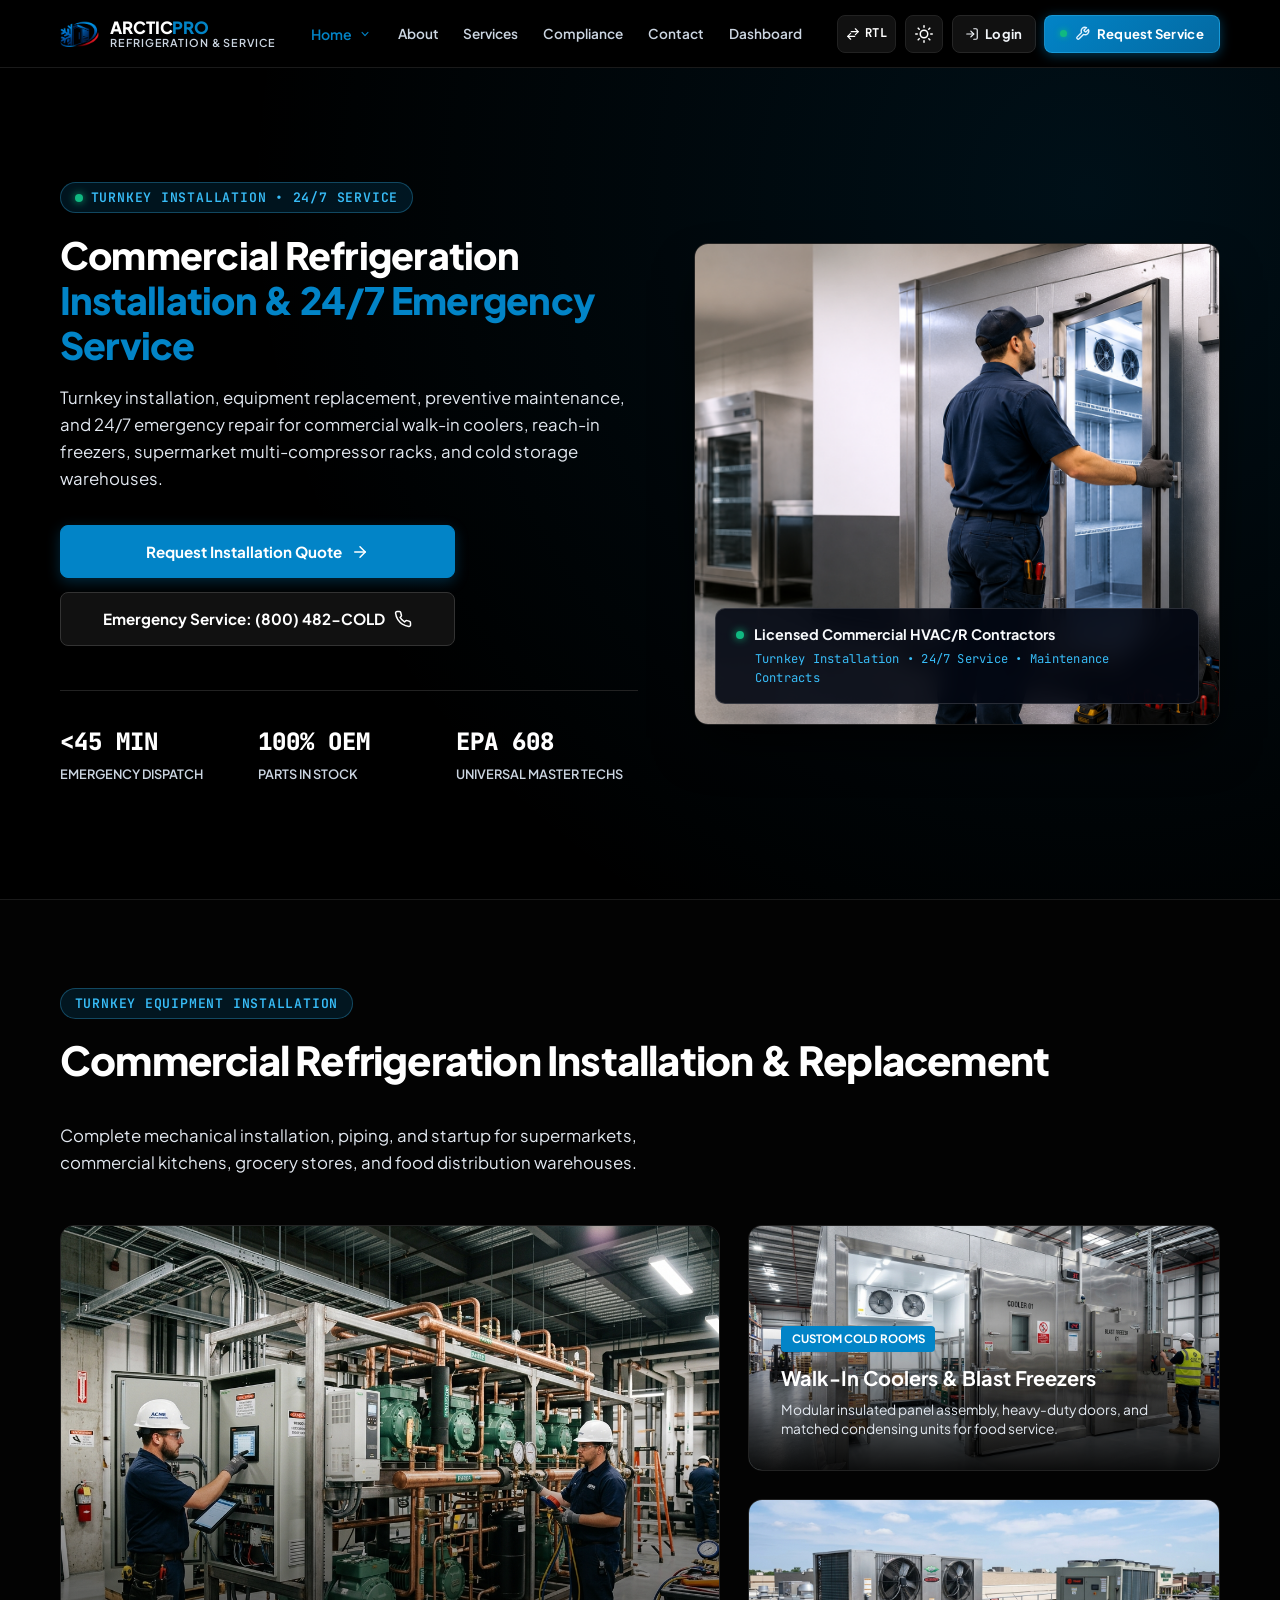
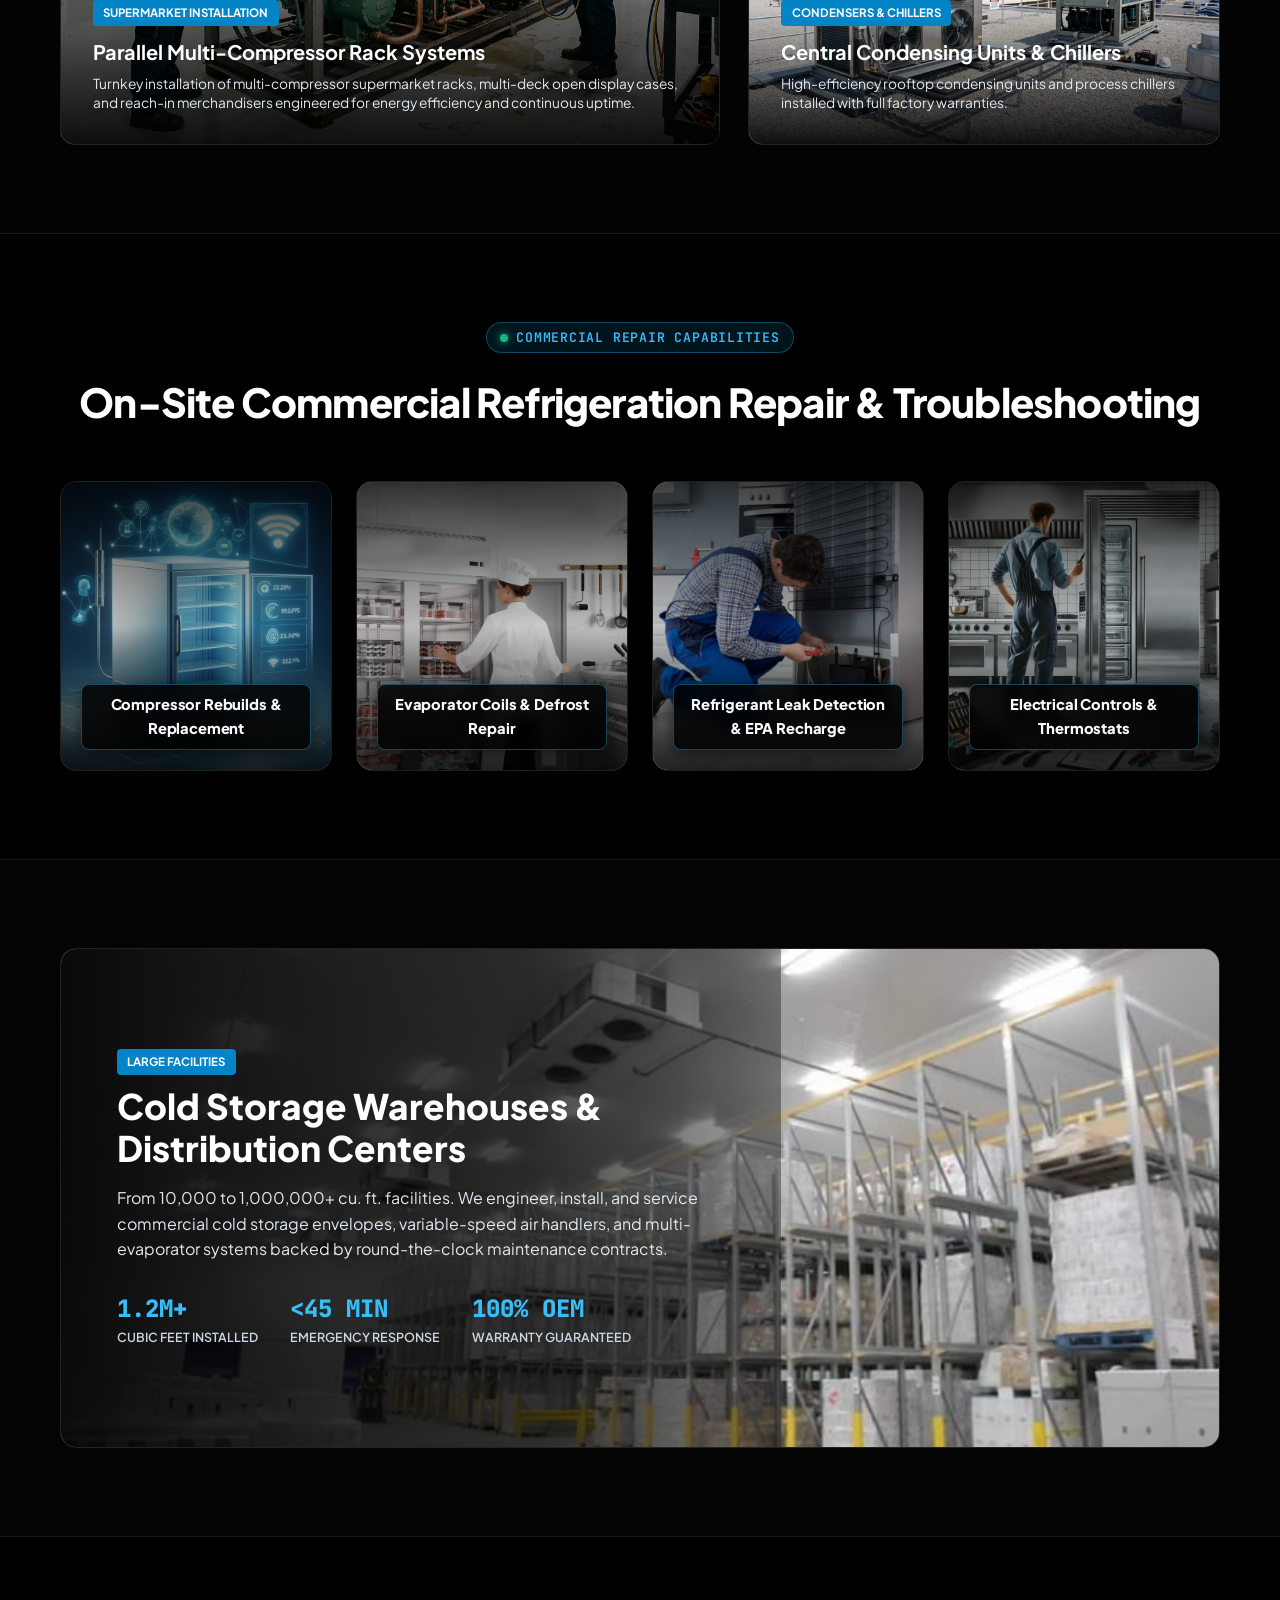
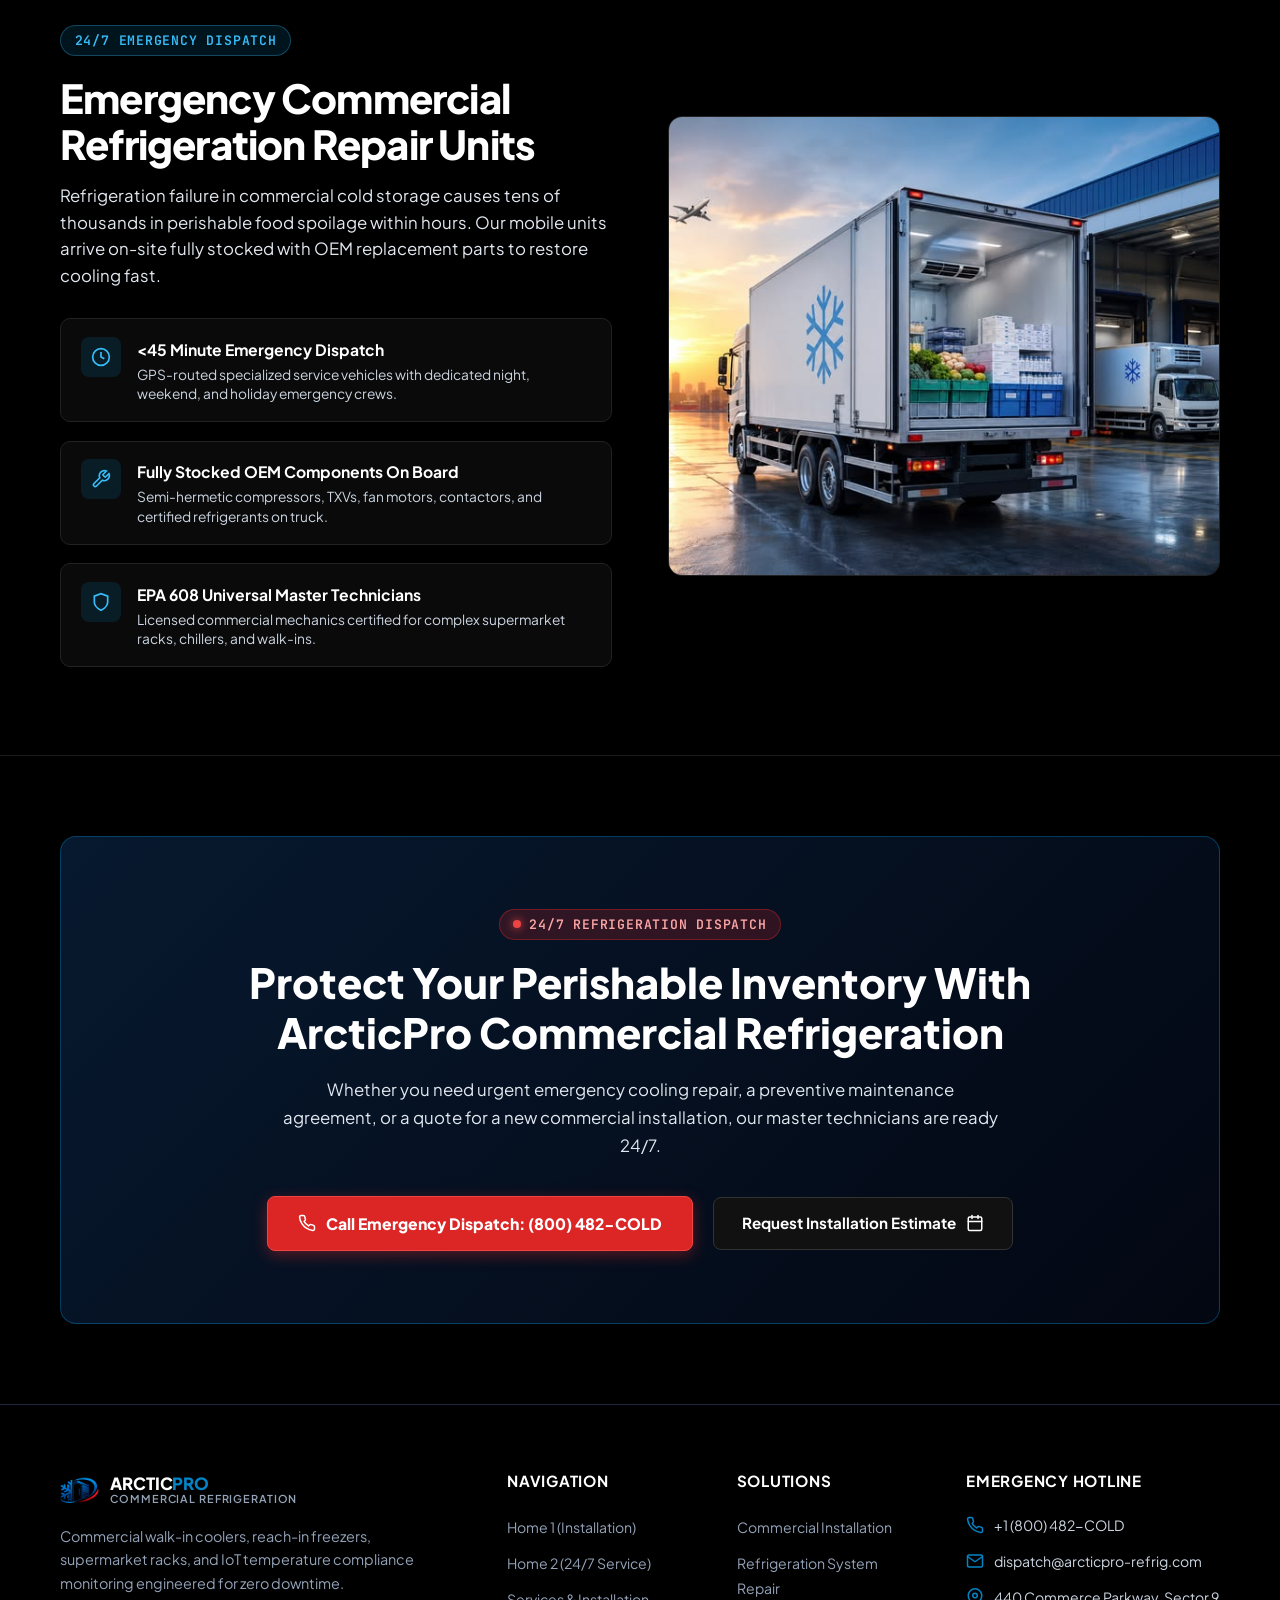
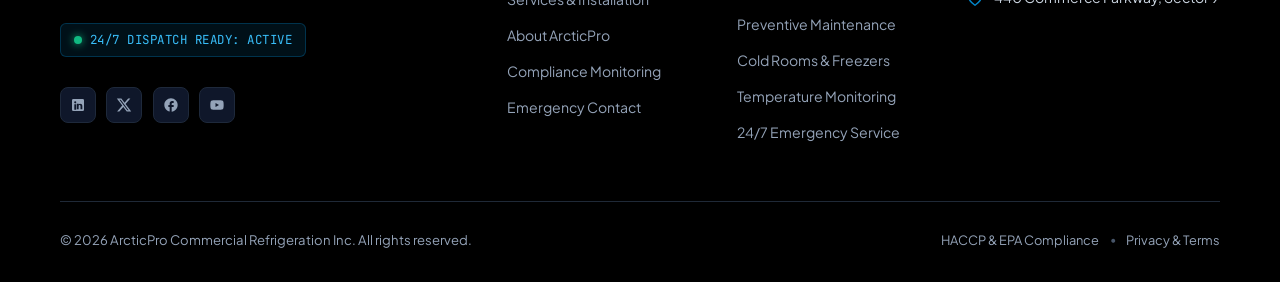
==== commit 7ada3e09: "update" ====
--- a/index.html
+++ b/index.html
@@ -98,8 +98,7 @@
       <!-- Header Action Controls: RTL, Dark Mode, Direct Login -->
       <div class="header-actions">
         <!-- RTL Toggle -->
-        <button type="button" class="control-btn rtl-toggle-btn" aria-label="Toggle text direction RTL/LTR"
-          title="Toggle RTL / LTR">
+        <button type="button" class="control-btn rtl-toggle-btn" id="rtlToggleBtn" aria-label="Toggle text direction RTL/LTR">
           <svg viewBox="0 0 24 24" fill="none" stroke="currentColor" stroke-width="2" stroke-linecap="round"
             stroke-linejoin="round" aria-hidden="true">
             <polyline points="16 3 21 8 16 13"></polyline>
@@ -107,11 +106,11 @@
             <polyline points="8 21 3 16 8 11"></polyline>
             <line x1="3" y1="16" x2="15" y2="16"></line>
           </svg>
+          <span class="rtl-text-indicator">RTL</span>
         </button>
 
         <!-- Dark Mode Toggle -->
-        <button type="button" class="control-btn theme-toggle-btn" aria-label="Toggle dark mode"
-          title="Toggle Dark/Light Mode">
+        <button type="button" class="control-btn theme-toggle-btn" id="themeToggleBtn" aria-label="Toggle dark mode">
           <svg viewBox="0 0 24 24" fill="none" stroke="currentColor" stroke-width="2" stroke-linecap="round"
             stroke-linejoin="round" aria-hidden="true">
             <circle cx="12" cy="12" r="5"></circle>
@@ -127,14 +126,14 @@
         </button>
 
         <!-- Client Portal Login -->
-        <a href="login.html" class="control-btn" id="headerLoginBtn" aria-label="Client Portal Login"
-          title="Client Portal Login">
+        <a href="login.html" class="btn-login" id="headerLoginBtn" aria-label="Client Portal Login">
           <svg viewBox="0 0 24 24" fill="none" stroke="currentColor" stroke-width="2" stroke-linecap="round"
             stroke-linejoin="round" aria-hidden="true">
             <path d="M15 3h4a2 2 0 0 1 2 2v14a2 2 0 0 1-2 2h-4"></path>
             <polyline points="10 17 15 12 10 7"></polyline>
             <line x1="15" y1="12" x2="3" y2="12"></line>
           </svg>
+          <span>Login</span>
         </a>
 
         <!-- Commercial Refrigeration Service CTA Button (Visible on Desktop, Hidden on Mobile Header) -->
--- a/assets/css/style.css
+++ b/assets/css/style.css
@@ -207,6 +207,7 @@
   z-index: 1000;
   display: flex;
   align-items: center;
+  justify-content: center;
   overflow: visible;
   transition: background-color var(--transition-fast), border-color var(--transition-fast);
 }
@@ -224,21 +225,22 @@
   display: flex;
   align-items: center;
   justify-content: space-between;
-  gap: 1.5rem;
+  gap: 1rem;
+  box-sizing: border-box;
 }
 
 /* Brand Identity */
 .brand-link {
   display: flex;
   align-items: center;
-  gap: 0.75rem;
+  gap: 0.65rem;
   text-decoration: none;
   flex-shrink: 0;
 }
 
 .brand-logo-img {
-  width: 44px;
-  height: 44px;
+  width: 40px;
+  height: 40px;
   object-fit: contain;
 }
 
@@ -272,7 +274,7 @@
 .desktop-nav {
   display: flex;
   align-items: center;
-  gap: 1.5rem;
+  gap: 1.15rem;
   list-style: none;
 }
 
@@ -282,13 +284,13 @@
 }
 
 .nav-link {
-  font-size: 0.88rem;
+  font-size: 0.85rem;
   font-weight: 600;
   color: var(--text-muted);
-  padding: 0.5rem 0.25rem;
-  display: flex;
-  align-items: center;
-  gap: 0.35rem;
+  padding: 0.45rem 0.2rem;
+  display: flex;
+  align-items: center;
+  gap: 0.3rem;
   position: relative;
   transition: color var(--transition-fast);
 }
@@ -403,7 +405,7 @@
 .header-actions {
   display: flex;
   align-items: center;
-  gap: 0.75rem;
+  gap: 0.55rem;
   flex-shrink: 0;
 }
 
@@ -430,33 +432,72 @@
   height: 18px;
 }
 
-/* Direct Login Button */
+/* RTL / LTR Toggle Button with Text Indicator */
+.control-btn.rtl-toggle-btn {
+  width: auto;
+  min-width: 56px;
+  padding: 0 0.5rem;
+  gap: 0.3rem;
+  cursor: pointer;
+}
+
+.control-btn.rtl-toggle-btn svg {
+  width: 14px;
+  height: 14px;
+  flex-shrink: 0;
+}
+
+.rtl-text-indicator {
+  font-size: 0.76rem;
+  font-weight: 700;
+  letter-spacing: 0.04em;
+  font-family: var(--font-mono, monospace);
+  line-height: 1;
+}
+
+/* Direct Header Login Button with Text */
 .btn-login {
   display: inline-flex;
   align-items: center;
-  gap: 0.5rem;
-  padding: 0.48rem 1.1rem;
-  background: linear-gradient(135deg, var(--brand-blue), #0284c7);
-  color: #ffffff;
-  font-size: 0.84rem;
+  justify-content: center;
+  gap: 0.4rem;
+  padding: 0 0.75rem;
+  height: 38px;
+  background: var(--bg-surface-elevated);
+  color: var(--text-main);
+  border: 1px solid var(--border-subtle);
+  border-radius: 8px;
+  font-size: 0.82rem;
   font-weight: 700;
   letter-spacing: 0.02em;
-  border-radius: 8px;
-  border: 1px solid #0284c7;
-  box-shadow: 0 2px 6px rgba(2, 132, 199, 0.25);
+  text-decoration: none;
   transition: all var(--transition-fast);
   white-space: nowrap;
+  box-sizing: border-box;
 }
 
 .btn-login:hover {
-  background: var(--brand-blue-hover);
-  box-shadow: 0 4px 12px rgba(2, 132, 199, 0.4);
-  transform: translateY(-1px);
+  border-color: var(--brand-blue);
+  color: var(--brand-blue);
+  background: var(--brand-blue-light);
 }
 
 .btn-login svg {
-  width: 15px;
-  height: 15px;
+  width: 14px;
+  height: 14px;
+  flex-shrink: 0;
+}
+
+html.dark .btn-login {
+  background: #111111;
+  border-color: #262626;
+  color: #f1f5f9;
+}
+
+html.dark .btn-login:hover {
+  background: #1a1a1a;
+  border-color: #38bdf8;
+  color: #38bdf8;
 }
 
 /* ==========================================================================
@@ -465,11 +506,14 @@
 .btn-header-cta {
   display: inline-flex;
   align-items: center;
-  gap: 0.55rem;
-  padding: 0.52rem 1.15rem;
+  justify-content: center;
+  gap: 0.45rem;
+  padding: 0 0.95rem;
+  height: 38px;
+  box-sizing: border-box;
   background: linear-gradient(135deg, #0284c7 0%, #0369a1 100%);
   color: #ffffff !important;
-  font-size: 0.84rem;
+  font-size: 0.82rem;
   font-weight: 700;
   letter-spacing: 0.02em;
   border-radius: 8px;
@@ -5391,6 +5435,11 @@
   gap: 1.25rem;
 }
 
+.inquiry-form button[type="submit"],
+.form-card button[type="submit"] {
+  margin-top: 0.75rem;
+}
+
 .form-row-duo {
   display: grid;
   grid-template-columns: 1fr 1fr;
@@ -5427,12 +5476,44 @@
   font-family: var(--font-main);
   font-size: 0.95rem;
   transition: all var(--transition-fast);
+  box-sizing: border-box;
+}
+
+.form-select {
+  padding-right: 2.5rem;
+  cursor: pointer;
+  appearance: none;
+  -webkit-appearance: none;
+  -moz-appearance: none;
+  background-image: url("data:image/svg+xml,%3Csvg xmlns='http://www.w3.org/2000/svg' width='16' height='16' viewBox='0 0 24 24' fill='none' stroke='%2364748b' stroke-width='2' stroke-linecap='round' stroke-linejoin='round'%3E%3Cpath d='m6 9 6 6 6-6'/%3E%3C/svg%3E");
+  background-repeat: no-repeat;
+  background-position: right 1rem center;
+  background-size: 16px;
+}
+
+[dir="rtl"] .form-select {
+  background-position: left 1rem center;
+  padding-right: 1rem;
+  padding-left: 2.5rem;
+}
+
+.form-select option {
+  font-family: var(--font-main);
+  font-size: 0.88rem;
+  padding: 0.65rem 0.85rem;
+  background-color: #ffffff;
+  color: #0f172a;
+}
+
+html.dark .form-select option {
+  background-color: #111111;
+  color: #f1f5f9;
 }
 
 html.dark .form-input,
 html.dark .form-select,
 html.dark .form-textarea {
-  background: #000000;
+  background-color: #000000;
   border-color: #333333;
   color: #ffffff;
 }
--- a/assets/css/responsive.css
+++ b/assets/css/responsive.css
@@ -32,8 +32,10 @@
     display: inline-flex !important;
   }
 
-  .header-actions .control-btn {
-    display: none; /* Move to mobile drawer for clean single-line header */
+  .header-actions .control-btn,
+  .header-actions .btn-login,
+  .header-actions .btn-header-cta {
+    display: none !important; /* Move to mobile drawer for clean single-line header */
   }
 
   .site-header .btn-header-cta {
@@ -304,12 +306,14 @@
 }
 
 /* Large Screens & Ultra-Wide: Keep container locked strictly to unified max-width */
-@media screen and (min-width: 1280px) {
+@media screen and (min-width: 1201px) {
   .header-container,
   .footer-container,
   .section-container {
     max-width: var(--site-container-max, 1200px);
     width: 100%;
+    margin-left: auto;
+    margin-right: auto;
   }
 }
 
@@ -1496,8 +1500,8 @@
    CONTACT PAGE RESPONSIVE ADAPTATIONS (contact.html)
    ========================================================================= */
 
-/* Breakpoint: <= 1024px (iPad Pro, Tablet Landscape) */
-@media screen and (max-width: 1024px) {
+/* Breakpoint: <= 1100px (iPad Pro 13 1032px, iPad Pro, Tablet Landscape) */
+@media screen and (max-width: 1100px) {
   .contact-hero-grid {
     grid-template-columns: 1fr;
     gap: 2.5rem;
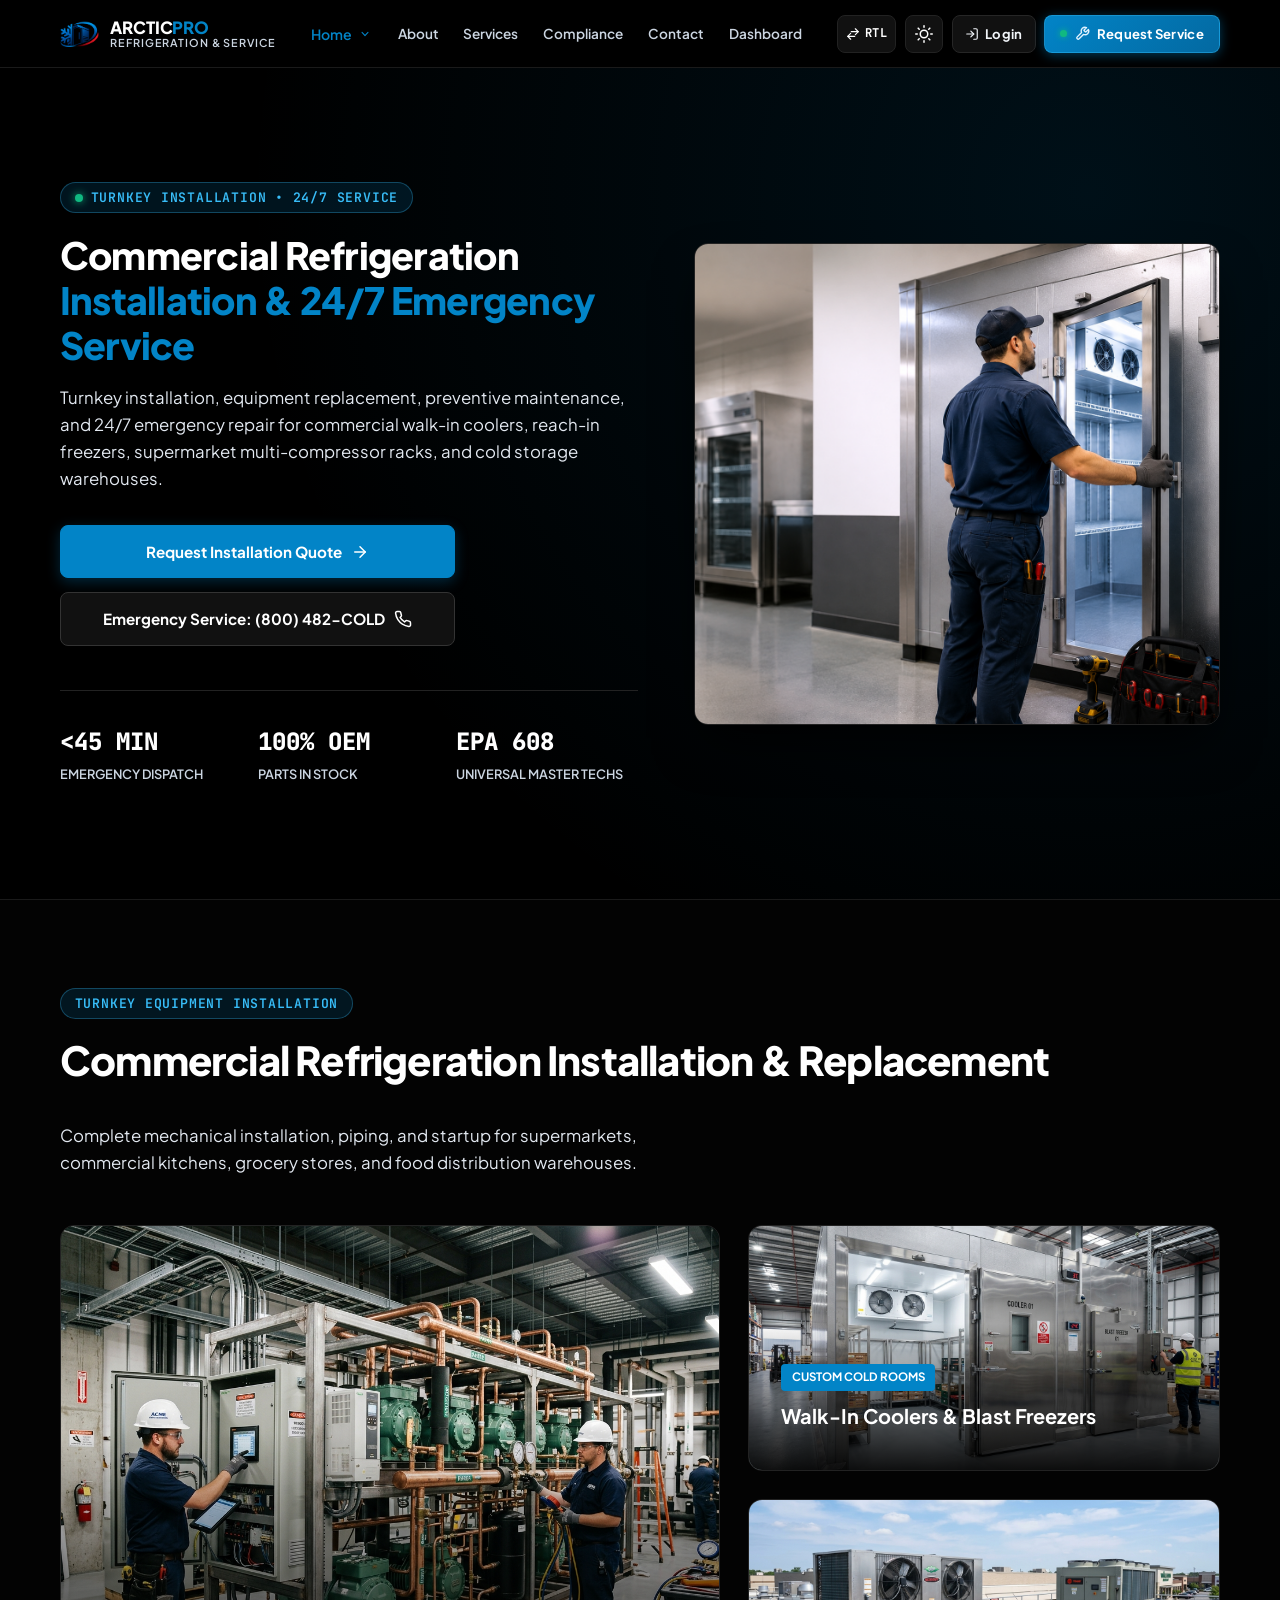
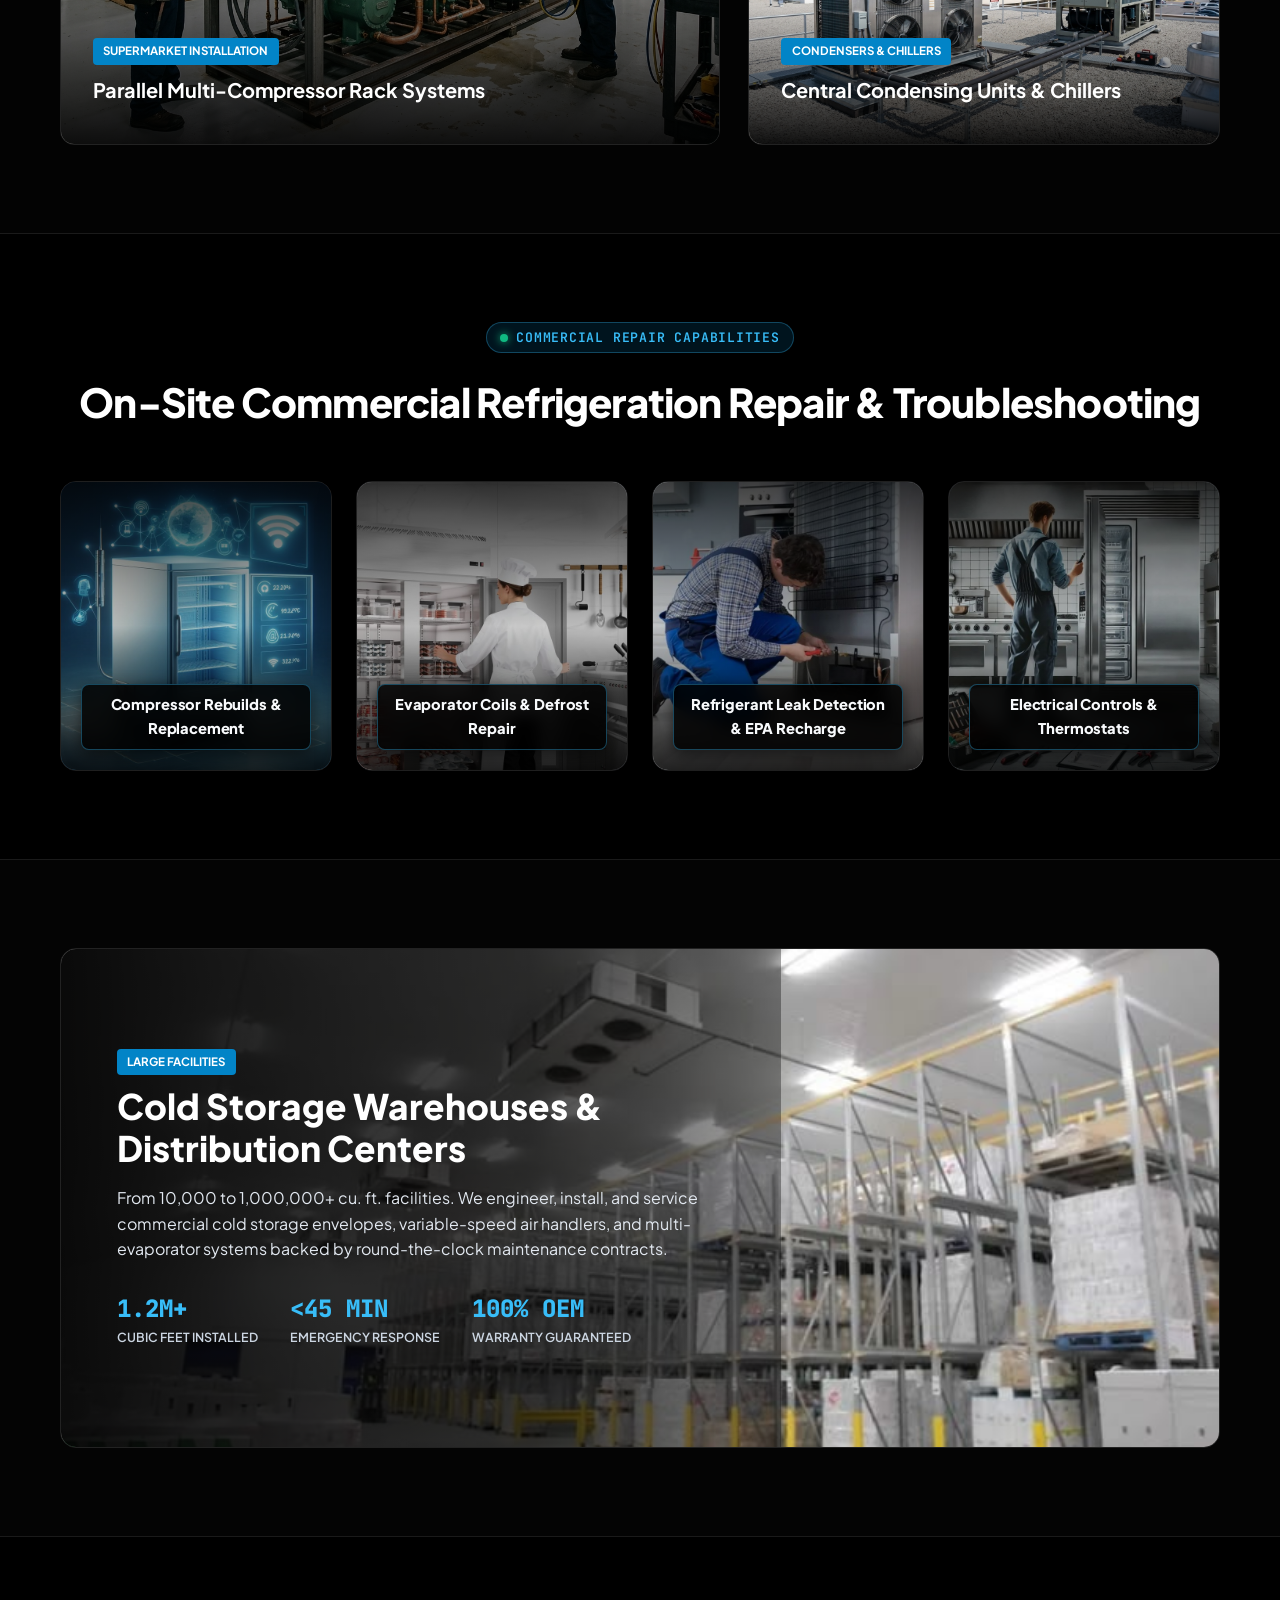
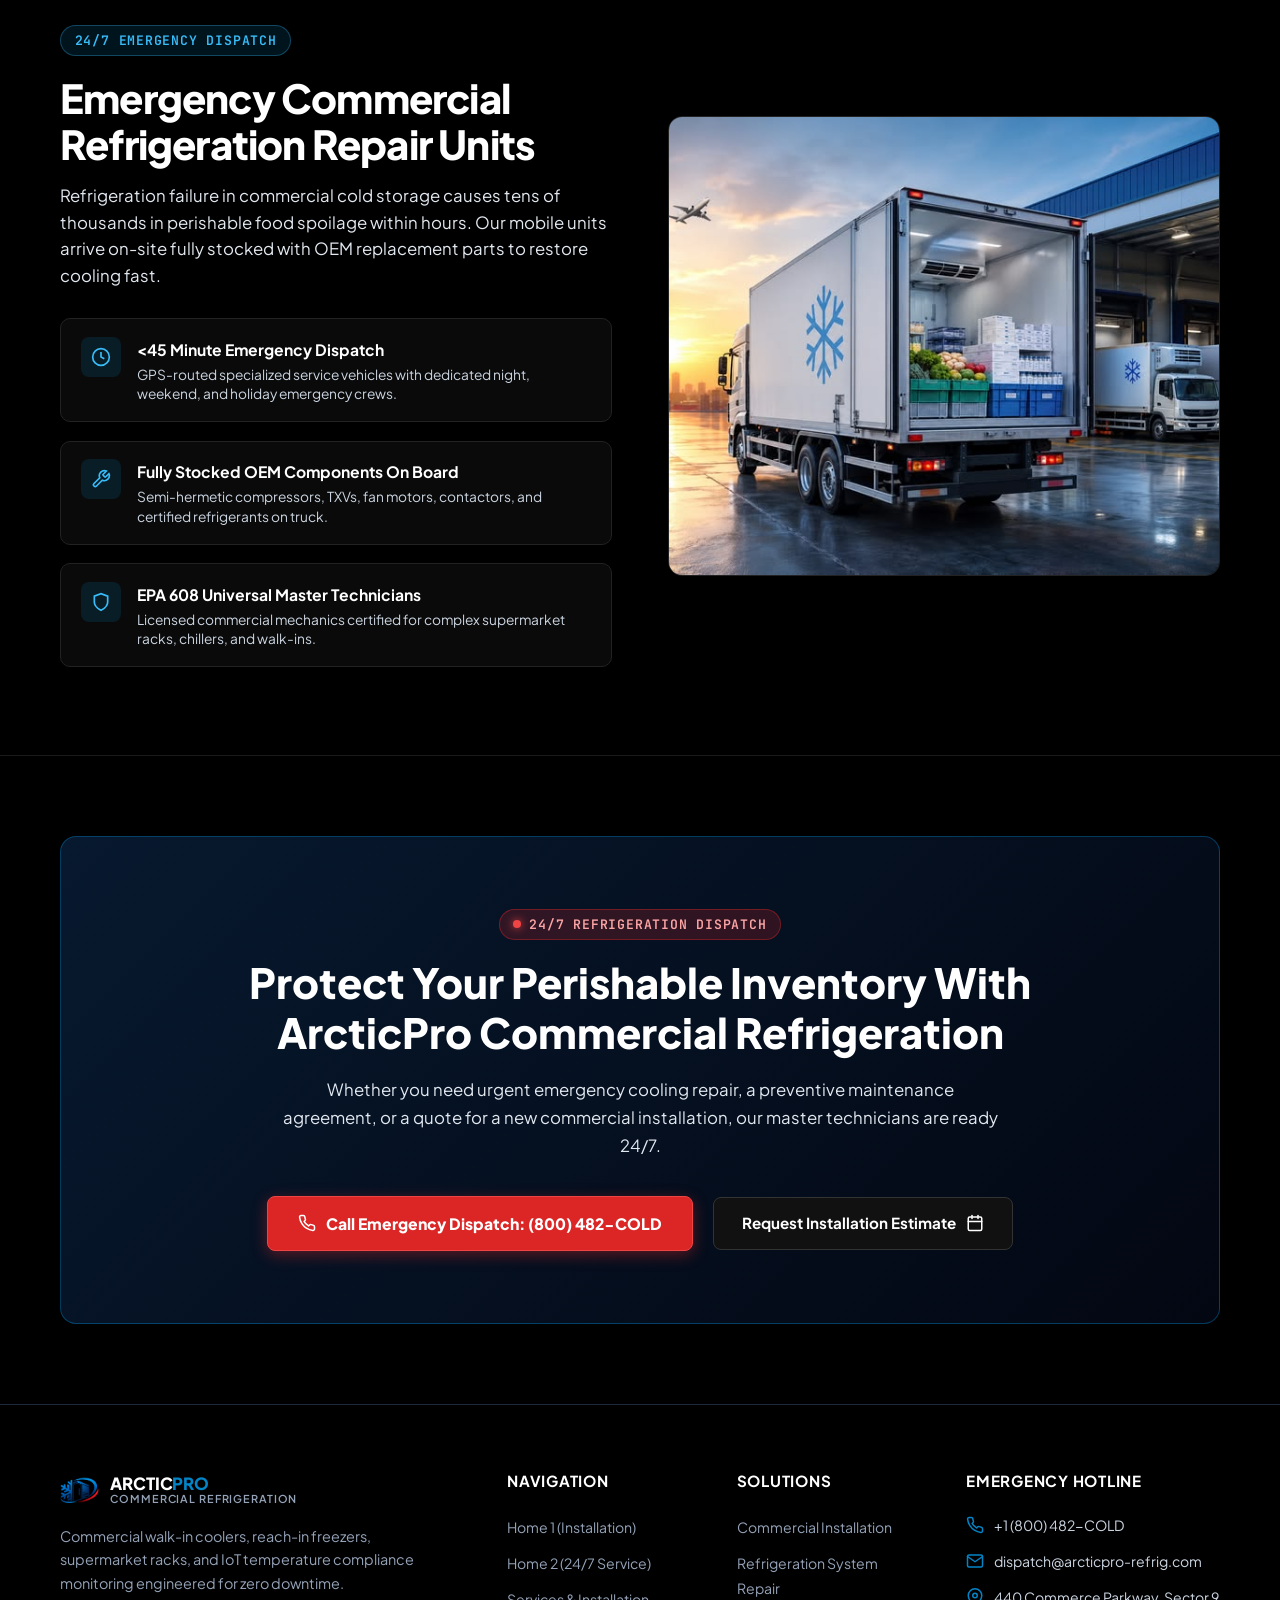
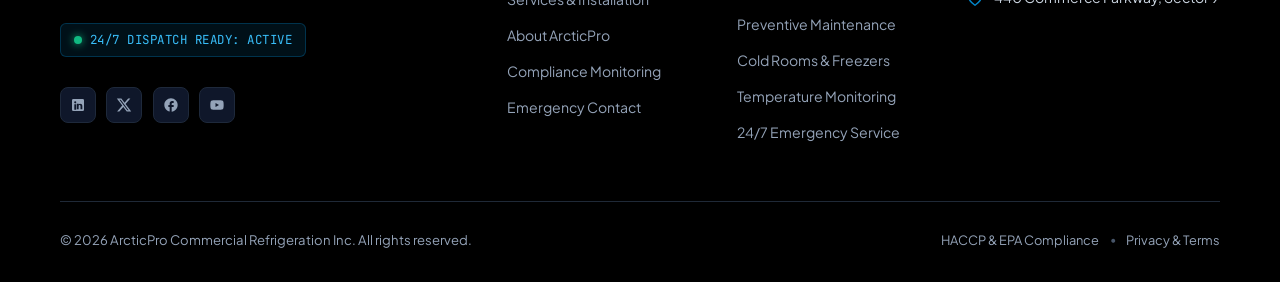
==== commit 201a0105: "upadate" ====
--- a/index.html
+++ b/index.html
@@ -331,14 +331,7 @@
           <div class="hero-visual-frame">
             <img src="assets/images/hero/p1.jpg"
               alt="Commercial refrigeration chiller rack and compressor room installation" class="hero-main-img">
-            <div class="hero-service-badge-strip">
-              <div class="badge-strip-item">
-                <span class="telemetry-pulse"></span>
-                <span>Licensed Commercial HVAC/R Contractors</span>
-              </div>
-              <div class="badge-strip-sub">Turnkey Installation • 24/7 Service • Maintenance Contracts</div>
-            </div>
-          </div>
+            
 
         </div>
       </div>
@@ -371,10 +364,6 @@
             <div class="mosaic-card-gradient">
               <span class="mosaic-tag">Supermarket Installation</span>
               <h3 class="mosaic-card-title">Parallel Multi-Compressor Rack Systems</h3>
-              <p class="mosaic-card-sub">
-                Turnkey installation of multi-compressor supermarket racks, multi-deck open display cases, and reach-in
-                merchandisers engineered for energy efficiency and continuous uptime.
-              </p>
             </div>
           </div>
 
@@ -389,8 +378,7 @@
               <div class="mosaic-card-gradient">
                 <span class="mosaic-tag">Custom Cold Rooms</span>
                 <h3 class="mosaic-card-title">Walk-In Coolers &amp; Blast Freezers</h3>
-                <p class="mosaic-card-sub">Modular insulated panel assembly, heavy-duty doors, and matched condensing
-                  units for food service.</p>
+                
               </div>
             </div>
 
@@ -402,8 +390,7 @@
               <div class="mosaic-card-gradient">
                 <span class="mosaic-tag">Condensers &amp; Chillers</span>
                 <h3 class="mosaic-card-title">Central Condensing Units &amp; Chillers</h3>
-                <p class="mosaic-card-sub">High-efficiency rooftop condensing units and process chillers installed with
-                  full factory warranties.</p>
+                
               </div>
             </div>
 
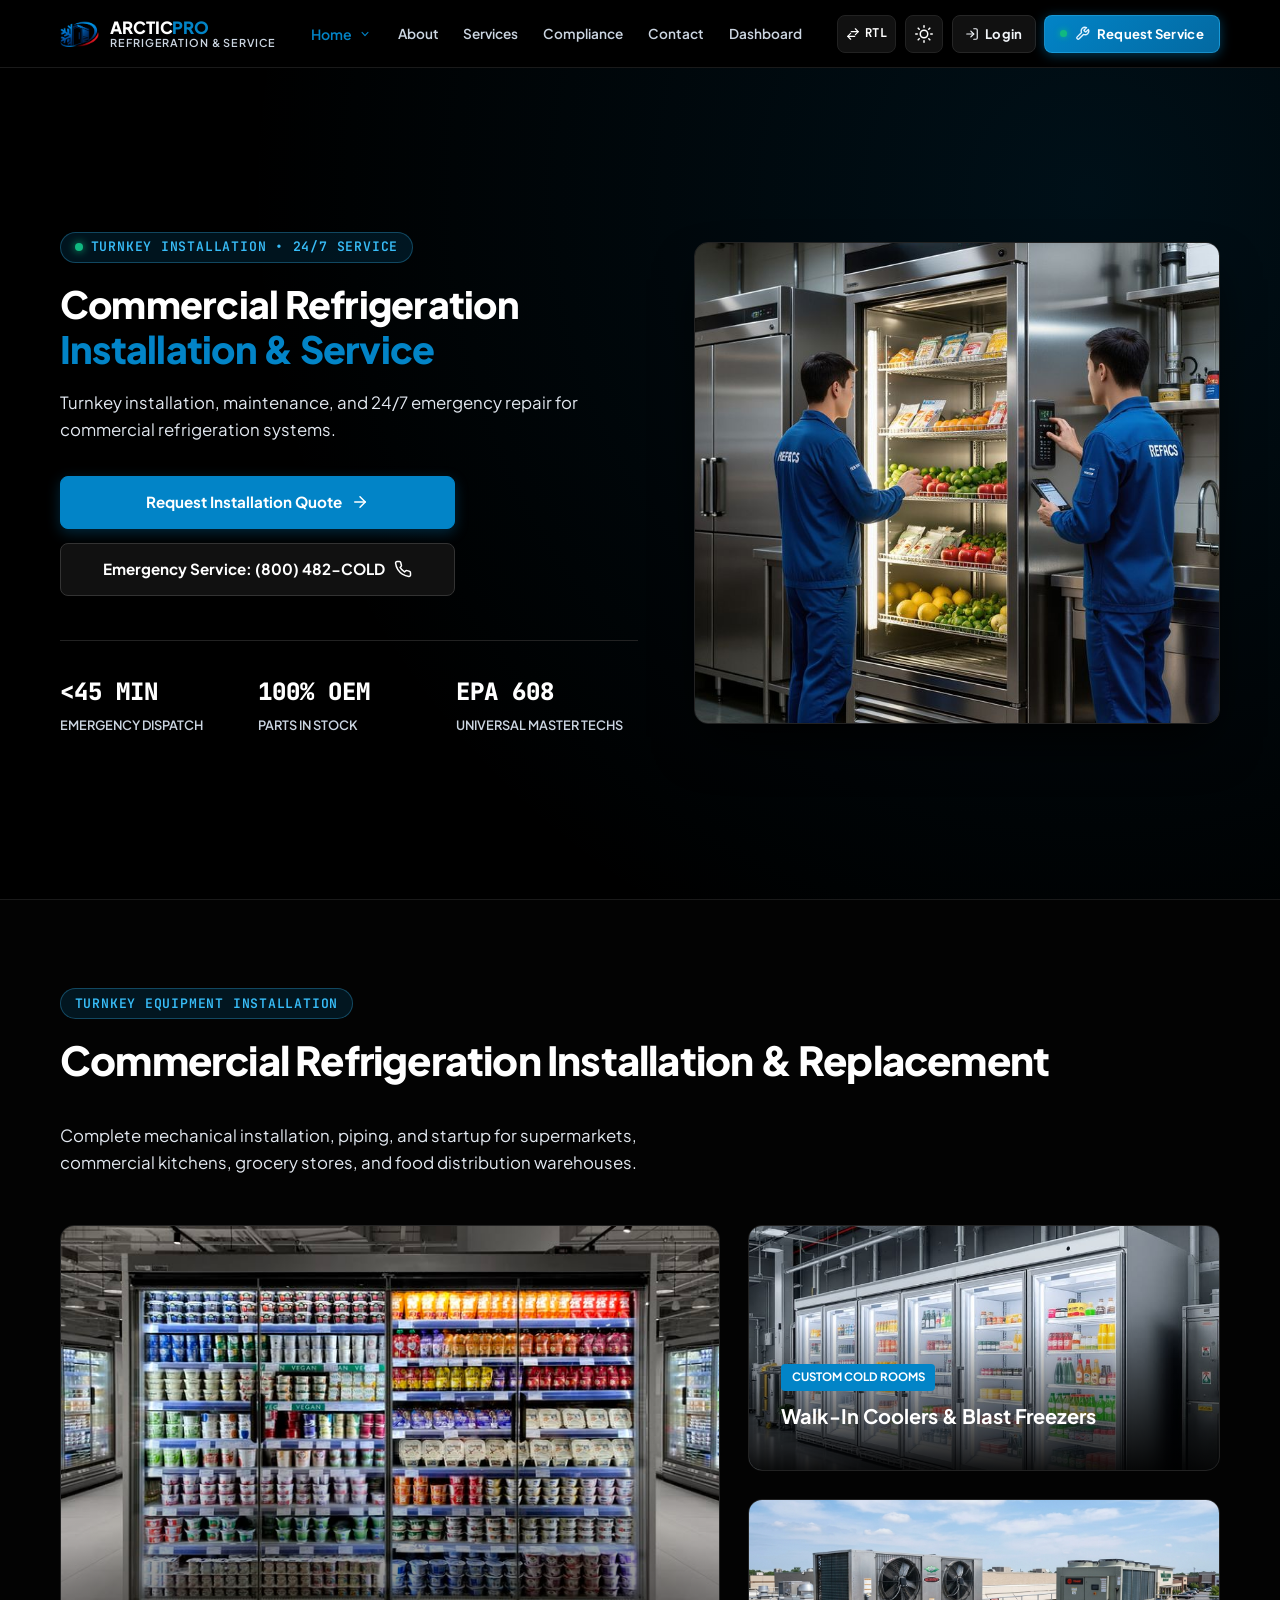
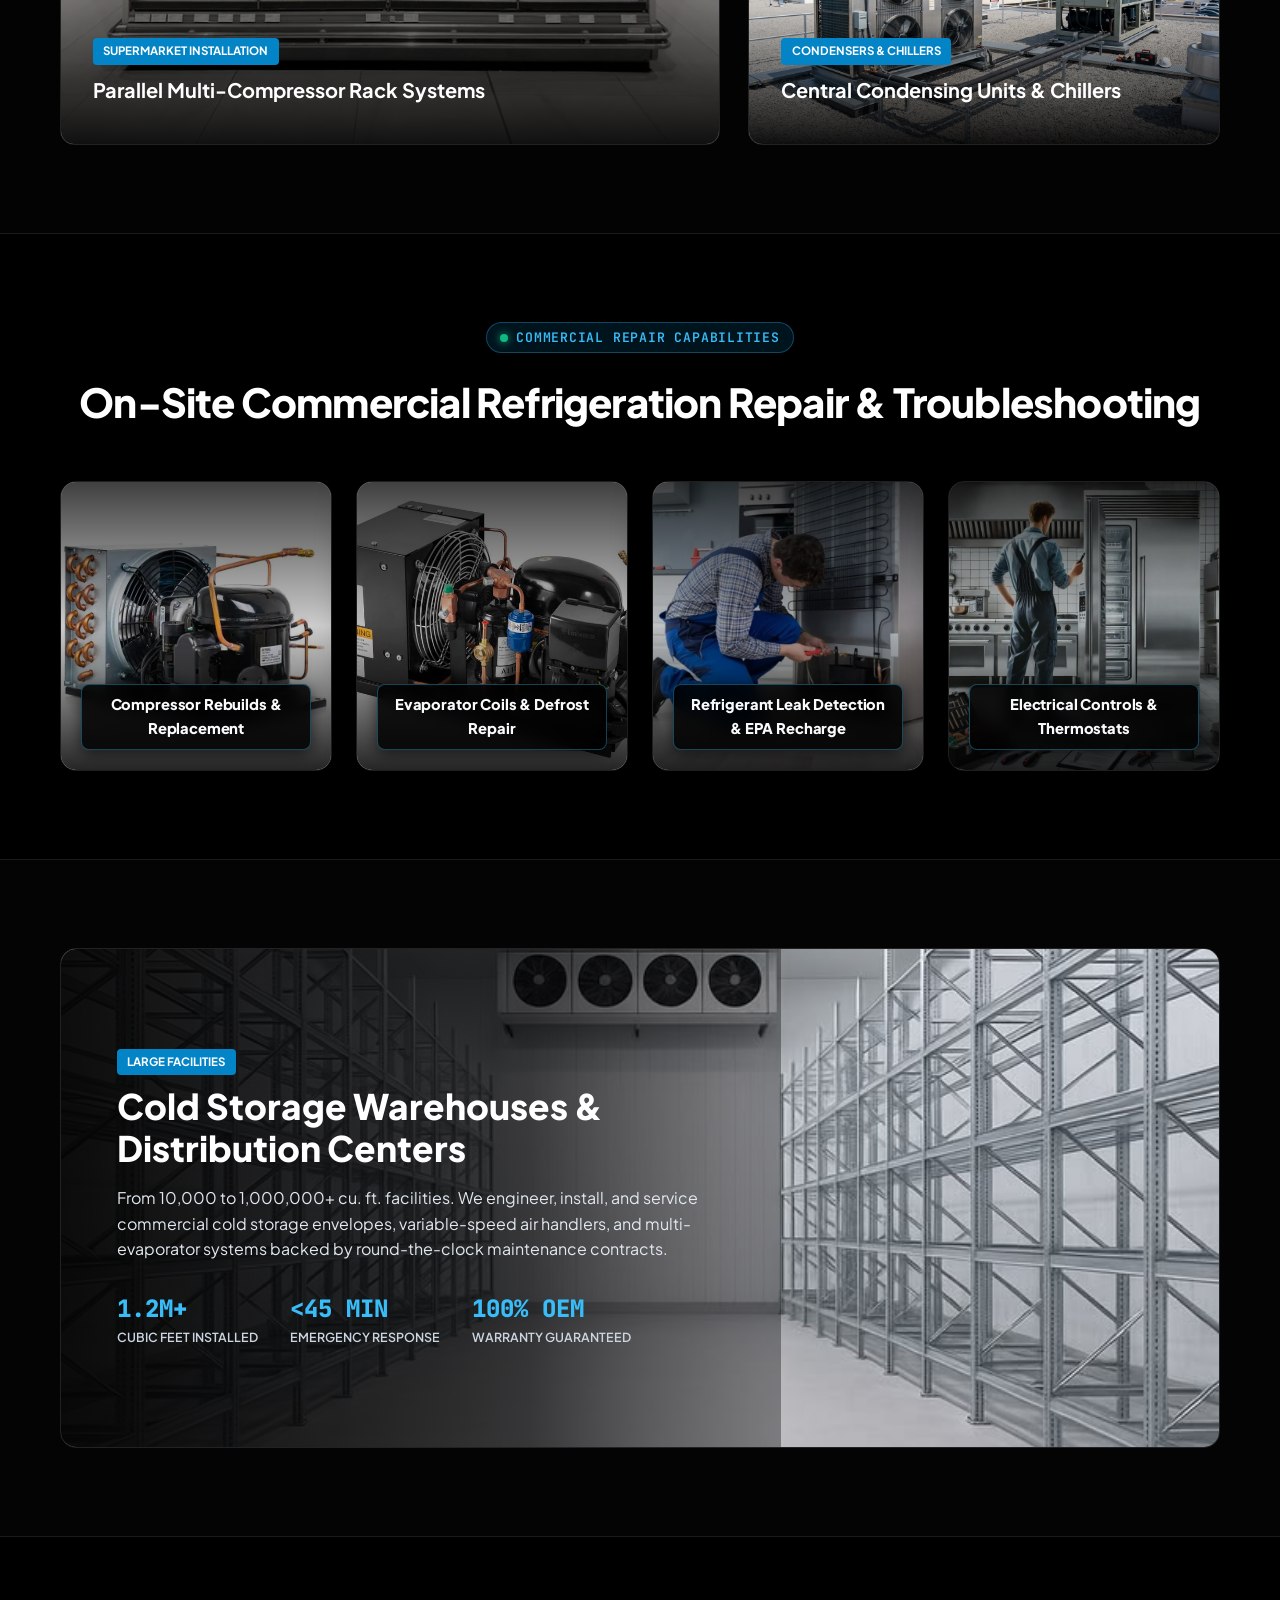
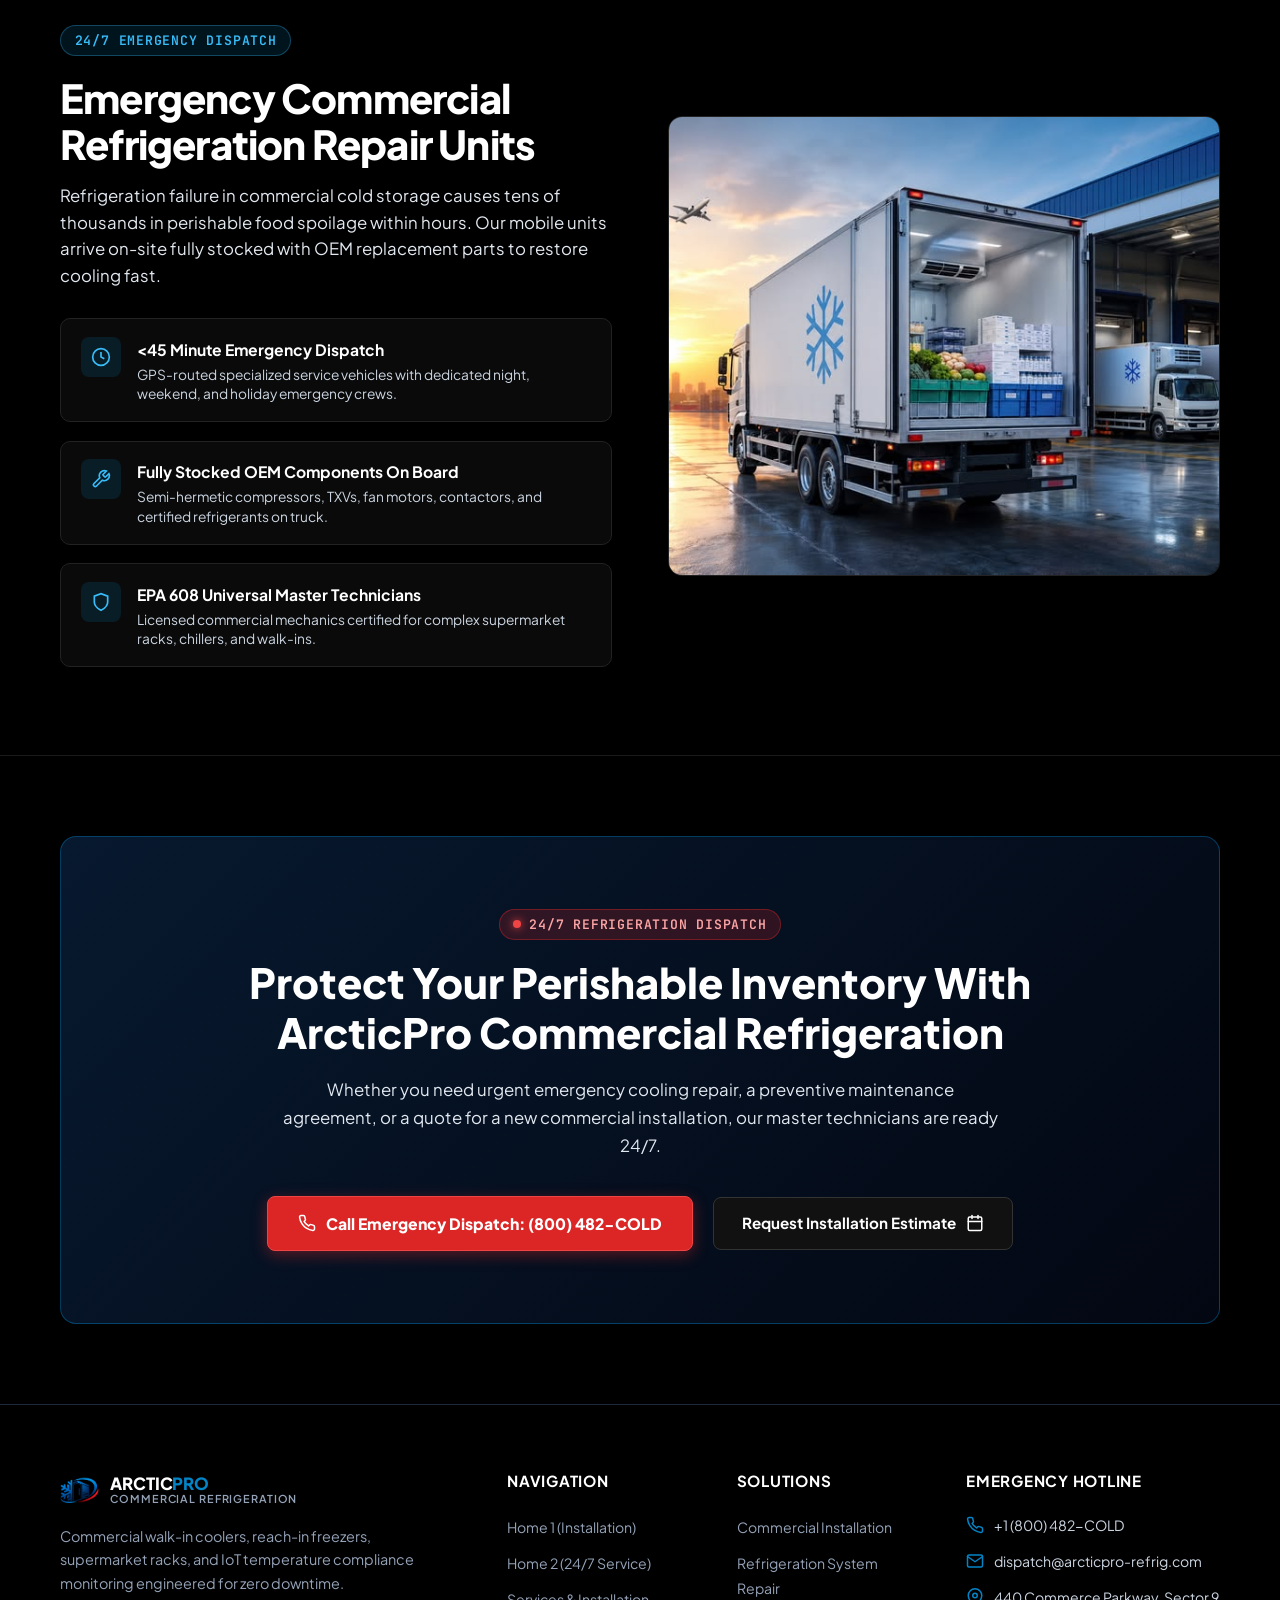
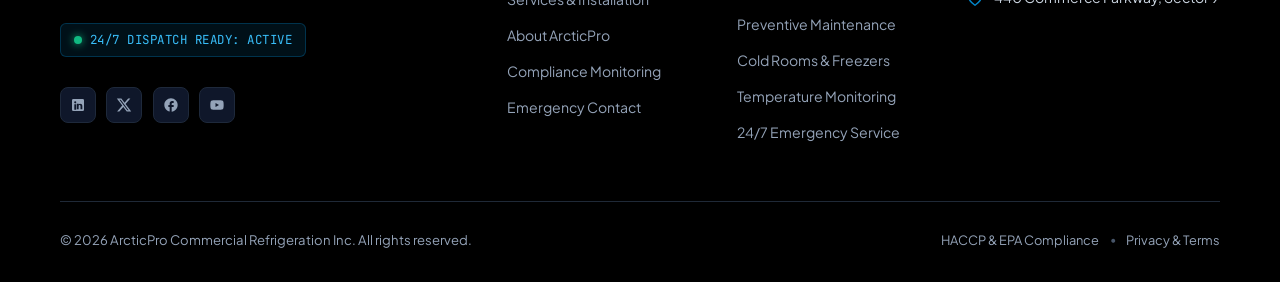
==== commit 48ff7759: "update" ====
--- a/index.html
+++ b/index.html
@@ -98,7 +98,8 @@
       <!-- Header Action Controls: RTL, Dark Mode, Direct Login -->
       <div class="header-actions">
         <!-- RTL Toggle -->
-        <button type="button" class="control-btn rtl-toggle-btn" id="rtlToggleBtn" aria-label="Toggle text direction RTL/LTR">
+        <button type="button" class="control-btn rtl-toggle-btn" id="rtlToggleBtn"
+          aria-label="Toggle text direction RTL/LTR">
           <svg viewBox="0 0 24 24" fill="none" stroke="currentColor" stroke-width="2" stroke-linecap="round"
             stroke-linejoin="round" aria-hidden="true">
             <polyline points="16 3 21 8 16 13"></polyline>
@@ -137,11 +138,14 @@
         </a>
 
         <!-- Commercial Refrigeration Service CTA Button (Visible on Desktop, Hidden on Mobile Header) -->
-        <a href="contact.html" class="btn-header-cta" id="headerCtaBtn" aria-label="Request Commercial Refrigeration Service">
+        <a href="contact.html" class="btn-header-cta" id="headerCtaBtn"
+          aria-label="Request Commercial Refrigeration Service">
           <span class="cta-pulse-dot" aria-hidden="true"></span>
           <svg viewBox="0 0 24 24" fill="none" stroke="currentColor" stroke-width="2.2" stroke-linecap="round"
             stroke-linejoin="round" aria-hidden="true">
-            <path d="M14.7 6.3a1 1 0 0 0 0 1.4l1.6 1.6a1 1 0 0 0 1.4 0l3.77-3.77a6 6 0 0 1-7.94 7.94l-6.91 6.91a2.12 2.12 0 0 1-3-3l6.91-6.91a6 6 0 0 1 7.94-7.94l-3.76 3.76z"></path>
+            <path
+              d="M14.7 6.3a1 1 0 0 0 0 1.4l1.6 1.6a1 1 0 0 0 1.4 0l3.77-3.77a6 6 0 0 1-7.94 7.94l-6.91 6.91a2.12 2.12 0 0 1-3-3l6.91-6.91a6 6 0 0 1 7.94-7.94l-3.76 3.76z">
+            </path>
           </svg>
           <span>Request Service</span>
         </a>
@@ -255,7 +259,9 @@
         <span class="cta-pulse-dot" aria-hidden="true"></span>
         <svg viewBox="0 0 24 24" fill="none" stroke="currentColor" stroke-width="2.2" stroke-linecap="round"
           stroke-linejoin="round" aria-hidden="true">
-          <path d="M14.7 6.3a1 1 0 0 0 0 1.4l1.6 1.6a1 1 0 0 0 1.4 0l3.77-3.77a6 6 0 0 1-7.94 7.94l-6.91 6.91a2.12 2.12 0 0 1-3-3l6.91-6.91a6 6 0 0 1 7.94-7.94l-3.76 3.76z"></path>
+          <path
+            d="M14.7 6.3a1 1 0 0 0 0 1.4l1.6 1.6a1 1 0 0 0 1.4 0l3.77-3.77a6 6 0 0 1-7.94 7.94l-6.91 6.91a2.12 2.12 0 0 1-3-3l6.91-6.91a6 6 0 0 1 7.94-7.94l-3.76 3.76z">
+          </path>
         </svg>
         <span>Request Service &bull; 24/7 Dispatch</span>
       </a>
@@ -281,13 +287,10 @@
               <span>Turnkey Installation &bull; 24/7 Service</span>
             </div>
             <h1 class="section-title">
-              Commercial Refrigeration <span class="hero-title-highlight">Installation &amp; 24/7 Emergency
-                Service</span>
+              Commercial Refrigeration <span class="hero-title-highlight">Installation &amp; Service</span>
             </h1>
             <p class="section-desc">
-              Turnkey installation, equipment replacement, preventive maintenance, and 24/7 emergency repair for
-              commercial walk-in coolers, reach-in freezers, supermarket multi-compressor racks, and cold storage
-              warehouses.
+              Turnkey installation, maintenance, and 24/7 emergency repair for commercial refrigeration systems.
             </p>
 
             <div class="hero-actions-row">
@@ -331,7 +334,7 @@
           <div class="hero-visual-frame">
             <img src="assets/images/hero/p1.jpg"
               alt="Commercial refrigeration chiller rack and compressor room installation" class="hero-main-img">
-            
+          </div>
 
         </div>
       </div>
@@ -358,7 +361,7 @@
 
           <!-- Large Feature Card: Supermarket Multi-Compressor Parallel Rack System -->
           <div class="mosaic-feature-card">
-            <img src="assets/images/services/parallel-compressor-rack-install.jpg"
+            <img src="assets/images/services/p54.jpg"
               alt="Turnkey installation and commissioning of supermarket multi-compressor parallel rack systems by certified commercial technicians"
               loading="lazy">
             <div class="mosaic-card-gradient">
@@ -372,13 +375,13 @@
 
             <!-- Card 2: Walk-In Coolers & Blast Freezers -->
             <div class="mosaic-stack-card">
-              <img src="assets/images/services/walkin-freezer-coldroom-install.jpg"
+              <img src="assets/images/services/p55.jpg"
                 alt="Engineered commercial walk-in cooler and blast freezer box modular panel assembly installation"
                 loading="lazy">
               <div class="mosaic-card-gradient">
                 <span class="mosaic-tag">Custom Cold Rooms</span>
                 <h3 class="mosaic-card-title">Walk-In Coolers &amp; Blast Freezers</h3>
-                
+
               </div>
             </div>
 
@@ -390,7 +393,7 @@
               <div class="mosaic-card-gradient">
                 <span class="mosaic-tag">Condensers &amp; Chillers</span>
                 <h3 class="mosaic-card-title">Central Condensing Units &amp; Chillers</h3>
-                
+
               </div>
             </div>
 
